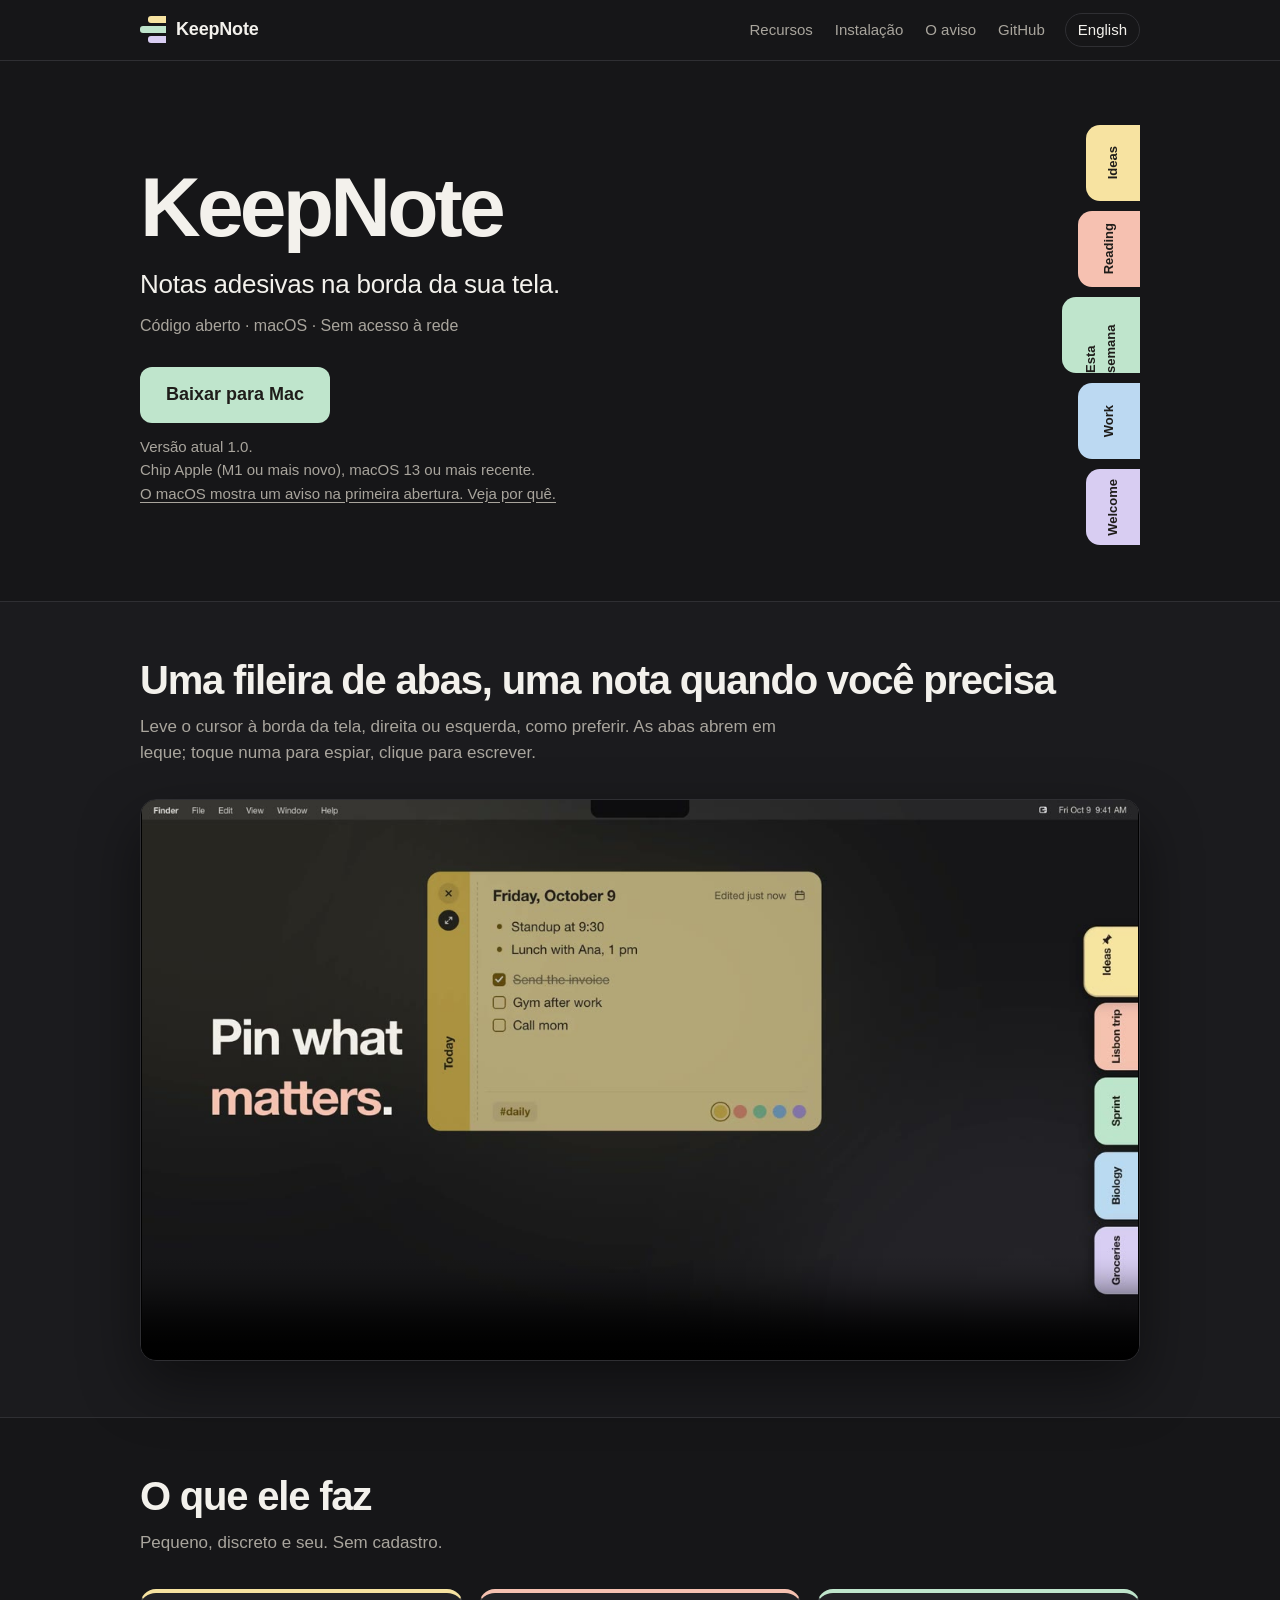
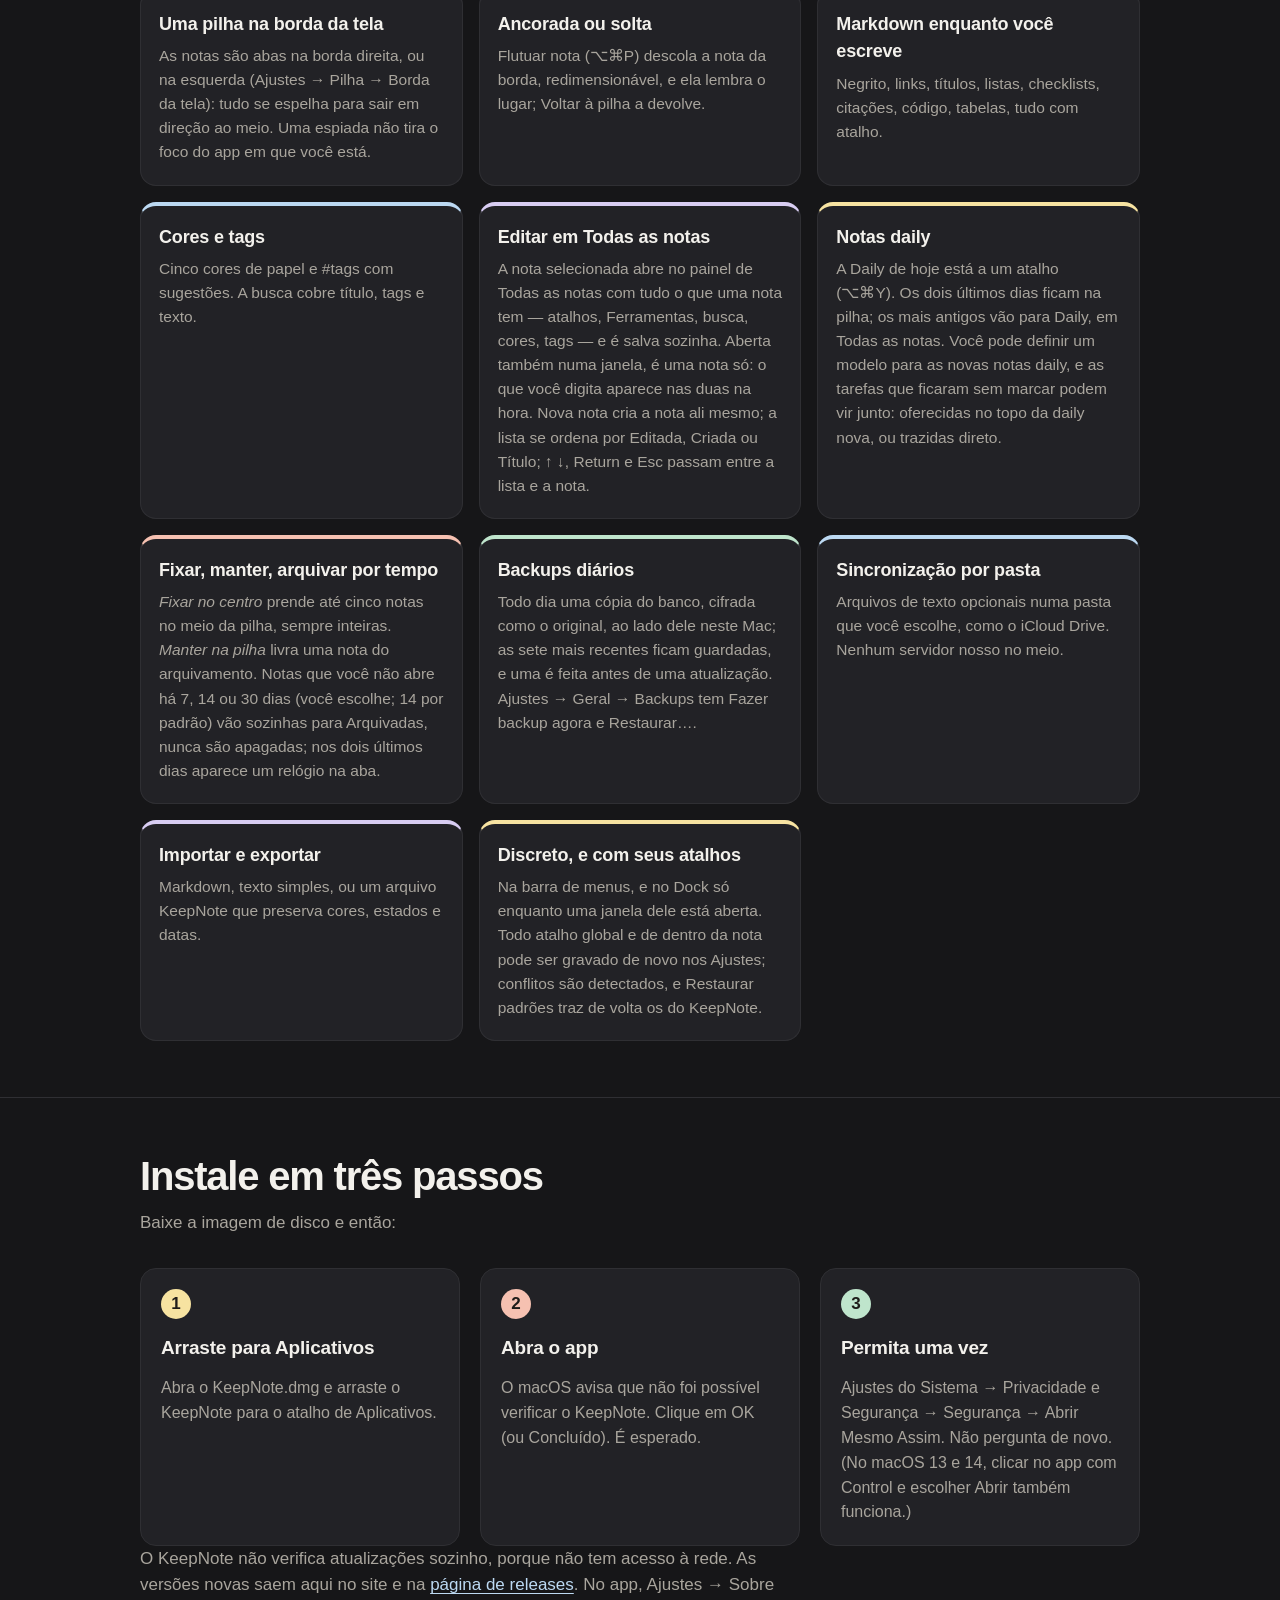
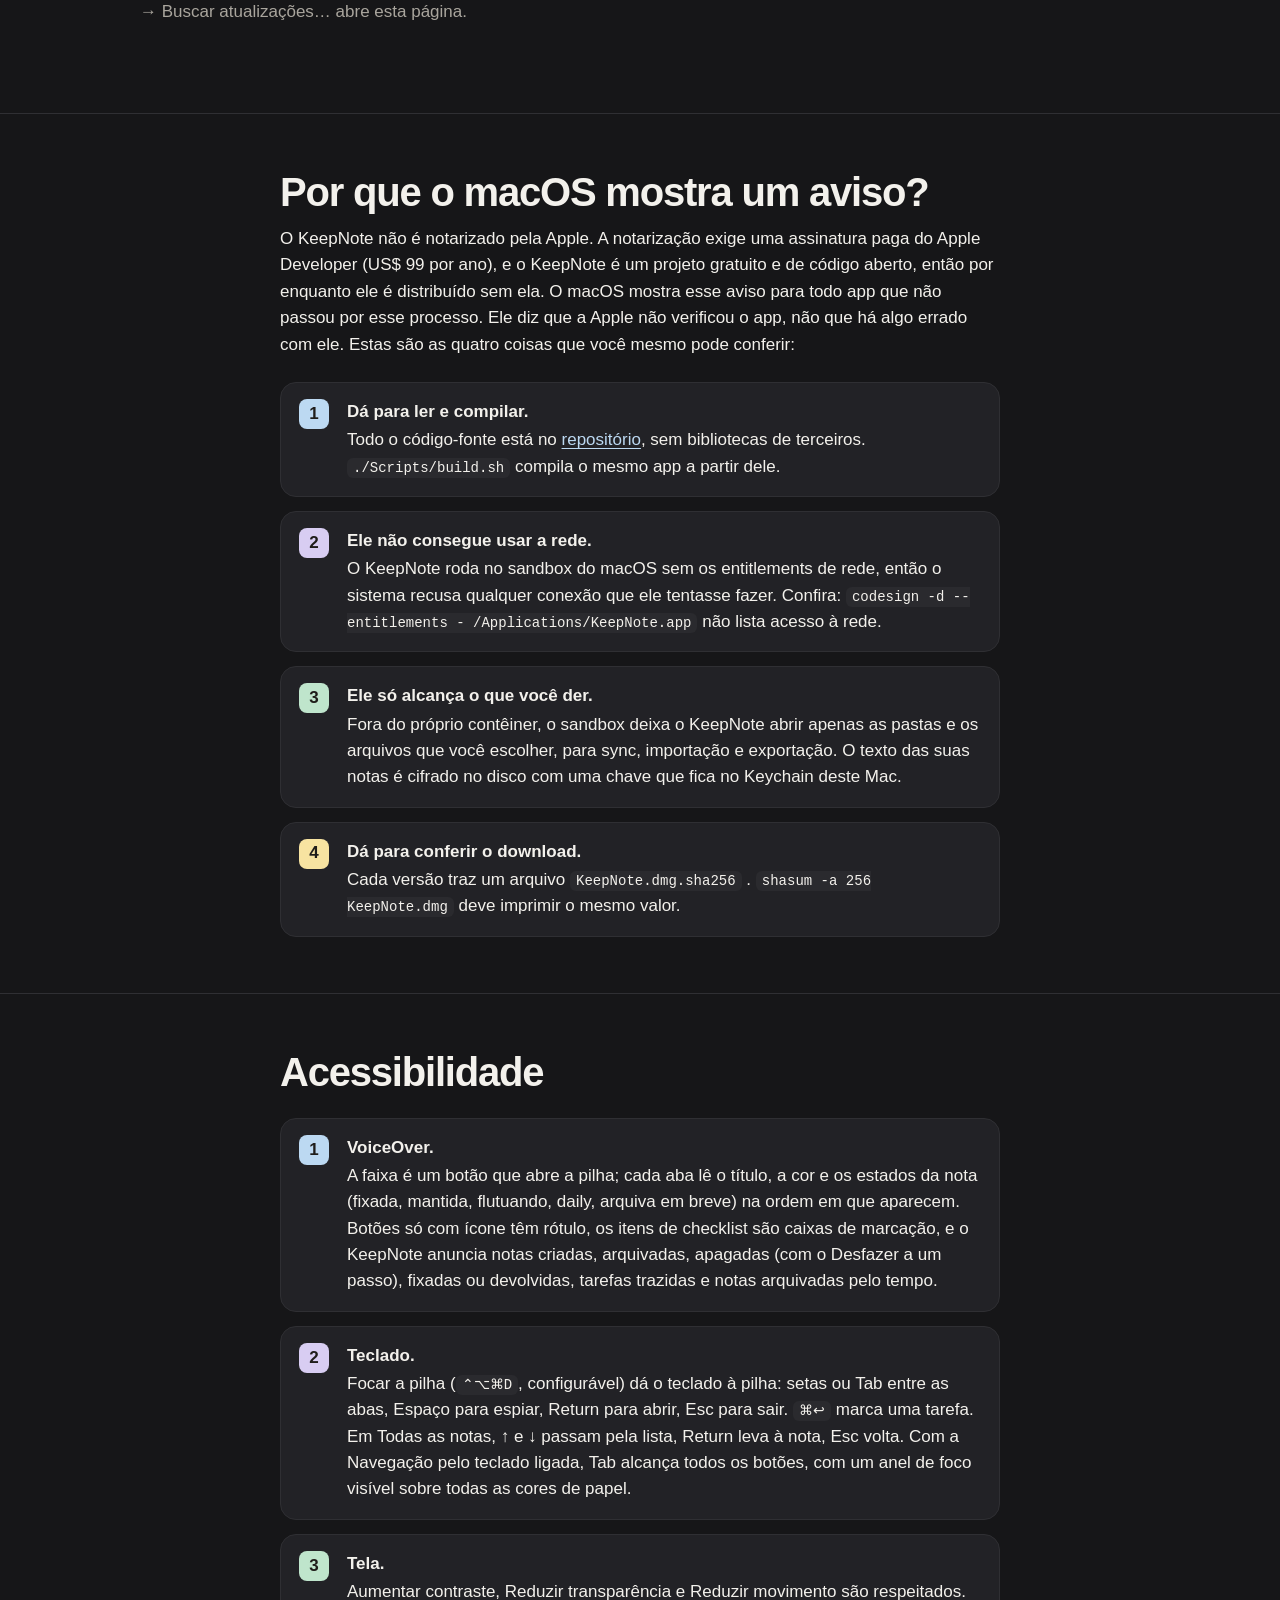
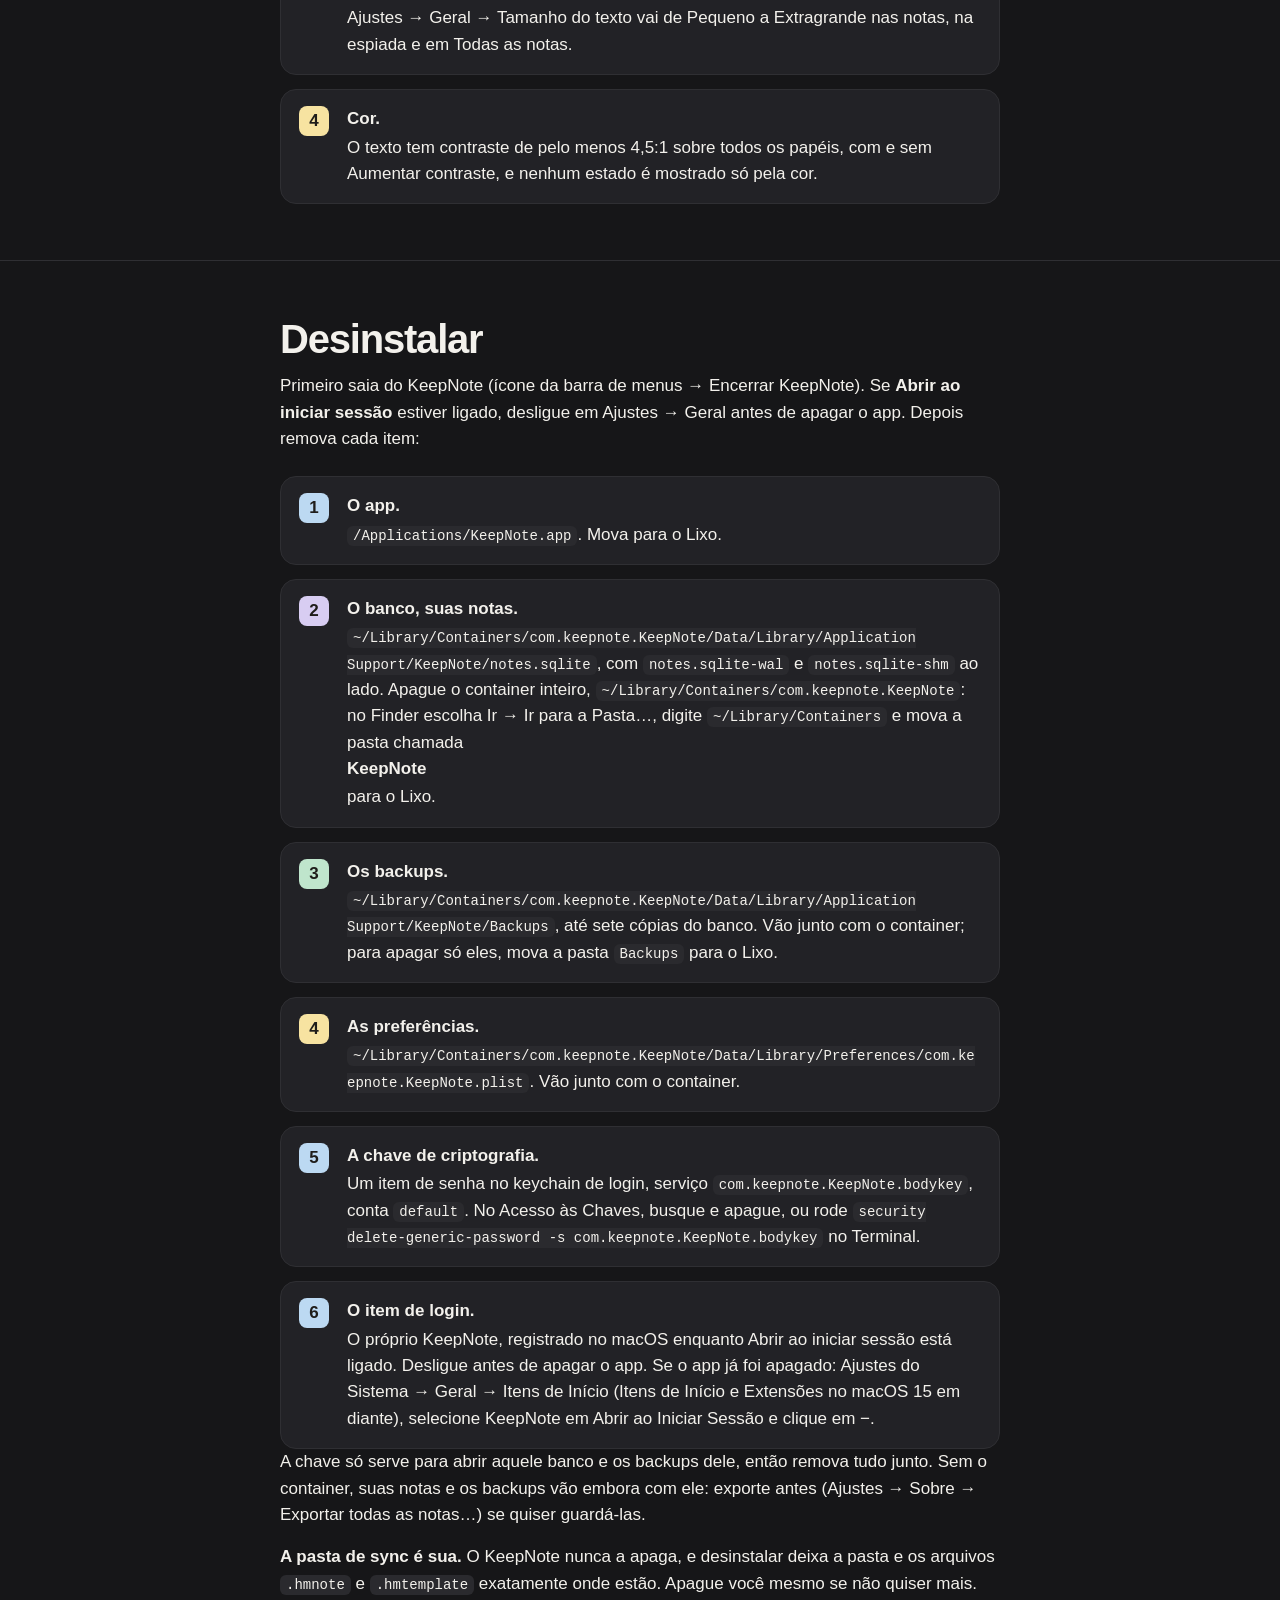
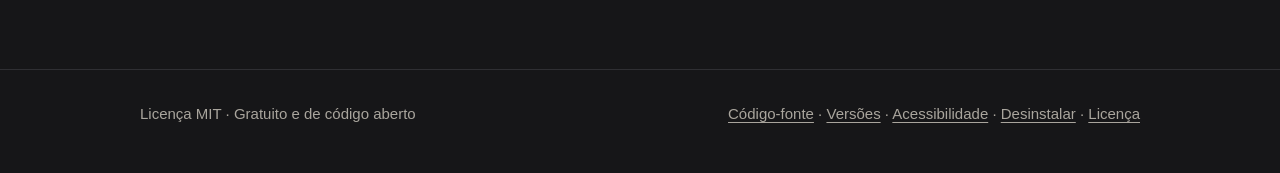
==== docs/pt-br/index.html @ 9aa65322 "README, README.pt-BR and both site pages: editing in All Notes — the pane as the note's editor, one " ====
<!doctype html>
<html lang="pt-BR">
<head>
<meta charset="utf-8">
<meta name="viewport" content="width=device-width, initial-scale=1">
<title>KeepNote — notas adesivas na borda da tela</title>
<meta name="description" content="Notas adesivas gratuitas e de código aberto para macOS. Uma fileira de abas coloridas na borda da tela, markdown enquanto você escreve e nenhum acesso à rede.">
<link rel="canonical" href="https://colletpedro.github.io/keepnote/pt-br/">
<link rel="alternate" hreflang="en" href="https://colletpedro.github.io/keepnote/">
<link rel="alternate" hreflang="pt-BR" href="https://colletpedro.github.io/keepnote/pt-br/">
<meta name="theme-color" content="#161618">

<meta property="og:type" content="website">
<meta property="og:site_name" content="KeepNote">
<meta property="og:title" content="KeepNote — notas adesivas na borda da tela">
<meta property="og:description" content="Notas adesivas gratuitas e de código aberto para macOS. Uma fileira de abas coloridas na borda da tela, markdown enquanto você escreve e nenhum acesso à rede.">
<meta property="og:url" content="https://colletpedro.github.io/keepnote/pt-br/">
<meta property="og:image" content="https://colletpedro.github.io/keepnote/cover.png">
<meta property="og:image:width" content="2560">
<meta property="og:image:height" content="1280">
<meta property="og:image:alt" content="KeepNote: notas adesivas na borda da tela">
<meta property="og:locale" content="pt_BR">
<meta name="twitter:card" content="summary_large_image">
<meta name="twitter:title" content="KeepNote — notas adesivas na borda da tela">
<meta name="twitter:description" content="Notas adesivas gratuitas e de código aberto para macOS. Uma fileira de abas coloridas na borda da tela, markdown enquanto você escreve e nenhum acesso à rede.">
<meta name="twitter:image" content="https://colletpedro.github.io/keepnote/cover.png">

<link rel="icon" href="../favicon.ico" sizes="16x16 32x32 48x48">
<link rel="icon" type="image/png" sizes="32x32" href="../favicon-32.png">
<link rel="apple-touch-icon" href="../apple-touch-icon.png">
<link rel="stylesheet" href="../site.css">
<script>
/* The page's language. A choice made with the Português / English link is kept
   in this browser (localStorage, nothing is sent anywhere) and wins on later
   visits; without one, the Portuguese page stays. */
(function () {
  var key = 'keepnote-lang';
  try {
    var chosen = localStorage.getItem(key);
    var browser = (navigator.languages && navigator.languages[0]) || navigator.language || '';
    if (chosen === 'en') location.replace('../' + location.hash);
    document.addEventListener('click', function (event) {
      var link = event.target.closest && event.target.closest('a.lang');
      if (link) localStorage.setItem(key, link.getAttribute('hreflang'));
    });
  } catch (e) { /* storage blocked: the page simply stays as it is */ }
})();
</script>
</head>
<body>
<a class="skip" href="#main">Pular para o conteúdo</a>

<header class="site">
  <div class="wrap">
    <a class="brand" href="#top"><span class="mark" aria-hidden="true"><i></i><i></i><i></i></span>KeepNote</a>
    <nav class="site" aria-label="Principal">
      <a href="#features">Recursos</a>
      <a href="#install">Instalação</a>
      <a href="#warning">O aviso</a>
      <a href="https://github.com/colletpedro/keepnote">GitHub</a>
      <a class="lang" href="../index.html" hreflang="en" lang="en">English</a>
    </nav>
  </div>
</header>

<main id="main">
<div class="hero" id="top">
  <div class="wrap">
    <div>
      <h1>KeepNote</h1>
      <p class="lead">Notas adesivas na borda da sua tela.</p>
      <p class="facts">Código aberto · macOS · Sem acesso à rede</p>
      <div class="cta">
        <a class="btn" href="https://github.com/colletpedro/keepnote/releases/latest/download/KeepNote.dmg">Baixar para Mac</a>
        <small><span id="version-line" hidden>Versão atual <span id="version"></span>.<br></span>Chip Apple (M1 ou mais novo), macOS 13 ou mais recente.<br><a href="#warning">O macOS mostra um aviso na primeira abertura. Veja por quê.</a></small>
      </div>
    </div>
    <ul class="deck" aria-hidden="true">
      <li><span>Ideas</span></li>
      <li><span>Reading</span></li>
      <li><span>Esta semana</span></li>
      <li><span>Work</span></li>
      <li><span>Welcome</span></li>
    </ul>
  </div>
</div>



<section id="see" class="video">
  <div class="wrap">
    <h2>Uma fileira de abas, uma nota quando você precisa</h2>
    <p class="sub" id="video-desc">Leve o cursor à borda da tela, direita ou esquerda, como preferir. As abas abrem em leque; toque numa para espiar, clique para escrever.</p>
    <video class="player" src="../media/keepnote.mp4" poster="../media/keepnote-poster.jpg" width="1280" height="720" muted loop playsinline controls preload="metadata" aria-label="Demonstração do KeepNote: a pilha de abas na borda da tela abrindo em leque, uma espiada numa nota e uma nota aberta para escrever" aria-describedby="video-desc"></video>
  </div>
</section>

<section id="features">
  <div class="wrap">
    <h2>O que ele faz</h2>
    <p class="sub">Pequeno, discreto e seu. Sem cadastro.</p>
    <ul class="features">
      <li><h3>Uma pilha na borda da tela</h3><p>As notas são abas na borda direita, ou na esquerda (Ajustes → Pilha → Borda da tela): tudo se espelha para sair em direção ao meio. Uma espiada não tira o foco do app em que você está.</p></li>
      <li><h3>Ancorada ou solta</h3><p>Flutuar nota (⌥⌘P) descola a nota da borda, redimensionável, e ela lembra o lugar; Voltar à pilha a devolve.</p></li>
      <li><h3>Markdown enquanto você escreve</h3><p>Negrito, links, títulos, listas, checklists, citações, código, tabelas, tudo com atalho.</p></li>
      <li><h3>Cores e tags</h3><p>Cinco cores de papel e #tags com sugestões. A busca cobre título, tags e texto.</p></li>
      <li><h3>Editar em Todas as notas</h3><p>A nota selecionada abre no painel de Todas as notas com tudo o que uma nota tem — atalhos, Ferramentas, busca, cores, tags — e é salva sozinha. Aberta também numa janela, é uma nota só: o que você digita aparece nas duas na hora. Nova nota cria a nota ali mesmo; a lista se ordena por Editada, Criada ou Título; ↑ ↓, Return e Esc passam entre a lista e a nota.</p></li>
      <li><h3>Notas daily</h3><p>A Daily de hoje está a um atalho (⌥⌘Y). Os dois últimos dias ficam na pilha; os mais antigos vão para Daily, em Todas as notas. Você pode definir um modelo para as novas notas daily, e as tarefas que ficaram sem marcar podem vir junto: oferecidas no topo da daily nova, ou trazidas direto.</p></li>
      <li><h3>Fixar, manter, arquivar por tempo</h3><p><em>Fixar no centro</em> prende até cinco notas no meio da pilha, sempre inteiras. <em>Manter na pilha</em> livra uma nota do arquivamento. Notas que você não abre há 7, 14 ou 30 dias (você escolhe; 14 por padrão) vão sozinhas para Arquivadas, nunca são apagadas; nos dois últimos dias aparece um relógio na aba.</p></li>
      <li><h3>Backups diários</h3><p>Todo dia uma cópia do banco, cifrada como o original, ao lado dele neste Mac; as sete mais recentes ficam guardadas, e uma é feita antes de uma atualização. Ajustes → Geral → Backups tem Fazer backup agora e Restaurar….</p></li>
      <li><h3>Sincronização por pasta</h3><p>Arquivos de texto opcionais numa pasta que você escolhe, como o iCloud Drive. Nenhum servidor nosso no meio.</p></li>
      <li><h3>Importar e exportar</h3><p>Markdown, texto simples, ou um arquivo KeepNote que preserva cores, estados e datas.</p></li>
      <li><h3>Discreto, e com seus atalhos</h3><p>Na barra de menus, e no Dock só enquanto uma janela dele está aberta. Todo atalho global e de dentro da nota pode ser gravado de novo nos Ajustes; conflitos são detectados, e Restaurar padrões traz de volta os do KeepNote.</p></li>
    </ul>
  </div>
</section>

<section id="install">
  <div class="wrap">
    <h2>Instale em três passos</h2>
    <p class="sub">Baixe a imagem de disco e então:</p>
    <ol class="steps">
      <li>
        <h3>Arraste para Aplicativos</h3>
        <p>Abra o KeepNote.dmg e arraste o KeepNote para o atalho de Aplicativos.</p>
      </li>
      <li>
        <h3>Abra o app</h3>
        <p>O macOS avisa que não foi possível verificar o KeepNote. Clique em OK (ou Concluído). É esperado.</p>
      </li>
      <li>
        <h3>Permita uma vez</h3>
        <p>Ajustes do Sistema → Privacidade e Segurança → Segurança → Abrir Mesmo Assim. Não pergunta de novo. (No macOS 13 e 14, clicar no app com Control e escolher Abrir também funciona.)</p>
      </li>
    </ol>
    <p class="sub">O KeepNote não verifica atualizações sozinho, porque não tem acesso à rede. As versões novas saem aqui no site e na <a href="https://github.com/colletpedro/keepnote/releases">página de releases</a>. No app, Ajustes → Sobre → Buscar atualizações… abre esta página.</p>
  </div>
</section>

<section id="warning">
  <div class="wrap why">
    <h2>Por que o macOS mostra um aviso?</h2>
    <p>O KeepNote não é notarizado pela Apple. A notarização exige uma assinatura paga do Apple Developer (US$ 99 por ano), e o KeepNote é um projeto gratuito e de código aberto, então por enquanto ele é distribuído sem ela. O macOS mostra esse aviso para todo app que não passou por esse processo. Ele diz que a Apple não verificou o app, não que há algo errado com ele. Estas são as quatro coisas que você mesmo pode conferir:</p>
    <ol class="promises">
      <li><div><b>Dá para ler e compilar.</b> Todo o código-fonte está no <a href="https://github.com/colletpedro/keepnote">repositório</a>, sem bibliotecas de terceiros. <code>./Scripts/build.sh</code> compila o mesmo app a partir dele.</div></li>
      <li><div><b>Ele não consegue usar a rede.</b> O KeepNote roda no sandbox do macOS sem os entitlements de rede, então o sistema recusa qualquer conexão que ele tentasse fazer. Confira: <code>codesign -d --entitlements - /Applications/KeepNote.app</code> não lista acesso à rede.</div></li>
      <li><div><b>Ele só alcança o que você der.</b> Fora do próprio contêiner, o sandbox deixa o KeepNote abrir apenas as pastas e os arquivos que você escolher, para sync, importação e exportação. O texto das suas notas é cifrado no disco com uma chave que fica no Keychain deste Mac.</div></li>
      <li><div><b>Dá para conferir o download.</b> Cada versão traz um arquivo <code>KeepNote.dmg.sha256</code> . <code>shasum -a 256 KeepNote.dmg</code> deve imprimir o mesmo valor.</div></li>
    </ol>
  </div>
</section>
<section id="accessibility">
  <div class="wrap why">
    <h2>Acessibilidade</h2>
    <ol class="promises">
      <li><div><b>VoiceOver.</b> A faixa é um botão que abre a pilha; cada aba lê o título, a cor e os estados da nota (fixada, mantida, flutuando, daily, arquiva em breve) na ordem em que aparecem. Botões só com ícone têm rótulo, os itens de checklist são caixas de marcação, e o KeepNote anuncia notas criadas, arquivadas, apagadas (com o Desfazer a um passo), fixadas ou devolvidas, tarefas trazidas e notas arquivadas pelo tempo.</div></li>
      <li><div><b>Teclado.</b> Focar a pilha (<code>⌃⌥⌘D</code>, configurável) dá o teclado à pilha: setas ou Tab entre as abas, Espaço para espiar, Return para abrir, Esc para sair. <code>⌘↩</code> marca uma tarefa. Em Todas as notas, ↑ e ↓ passam pela lista, Return leva à nota, Esc volta. Com a Navegação pelo teclado ligada, Tab alcança todos os botões, com um anel de foco visível sobre todas as cores de papel.</div></li>
      <li><div><b>Tela.</b> Aumentar contraste, Reduzir transparência e Reduzir movimento são respeitados. Ajustes → Geral → Tamanho do texto vai de Pequeno a Extragrande nas notas, na espiada e em Todas as notas.</div></li>
      <li><div><b>Cor.</b> O texto tem contraste de pelo menos 4,5:1 sobre todos os papéis, com e sem Aumentar contraste, e nenhum estado é mostrado só pela cor.</div></li>
    </ol>
  </div>
</section>

<section id="uninstall">
  <div class="wrap why">
    <h2>Desinstalar</h2>
    <p>Primeiro saia do KeepNote (ícone da barra de menus → Encerrar KeepNote). Se <b>Abrir ao iniciar sessão</b> estiver ligado, desligue em Ajustes → Geral antes de apagar o app. Depois remova cada item:</p>
    <ol class="promises">
      <li><div><b>O app.</b> <code>/Applications/KeepNote.app</code>. Mova para o Lixo.</div></li>
      <li><div><b>O banco, suas notas.</b> <code>~/Library/Containers/com.keepnote.KeepNote/Data/Library/Application Support/KeepNote/notes.sqlite</code>, com <code>notes.sqlite-wal</code> e <code>notes.sqlite-shm</code> ao lado. Apague o container inteiro, <code>~/Library/Containers/com.keepnote.KeepNote</code>: no Finder escolha Ir → Ir para a Pasta…, digite <code>~/Library/Containers</code> e mova a pasta chamada <b>KeepNote</b> para o Lixo.</div></li>
      <li><div><b>Os backups.</b> <code>~/Library/Containers/com.keepnote.KeepNote/Data/Library/Application Support/KeepNote/Backups</code>, até sete cópias do banco. Vão junto com o container; para apagar só eles, mova a pasta <code>Backups</code> para o Lixo.</div></li>
      <li><div><b>As preferências.</b> <code>~/Library/Containers/com.keepnote.KeepNote/Data/Library/Preferences/com.keepnote.KeepNote.plist</code>. Vão junto com o container.</div></li>
      <li><div><b>A chave de criptografia.</b> Um item de senha no keychain de login, serviço <code>com.keepnote.KeepNote.bodykey</code>, conta <code>default</code>. No Acesso às Chaves, busque e apague, ou rode <code>security delete-generic-password -s com.keepnote.KeepNote.bodykey</code> no Terminal.</div></li>
      <li><div><b>O item de login.</b> O próprio KeepNote, registrado no macOS enquanto Abrir ao iniciar sessão está ligado. Desligue antes de apagar o app. Se o app já foi apagado: Ajustes do Sistema → Geral → Itens de Início (Itens de Início e Extensões no macOS 15 em diante), selecione KeepNote em Abrir ao Iniciar Sessão e clique em −.</div></li>
    </ol>
    <p>A chave só serve para abrir aquele banco e os backups dele, então remova tudo junto. Sem o container, suas notas e os backups vão embora com ele: exporte antes (Ajustes → Sobre → Exportar todas as notas…) se quiser guardá-las.</p>
    <p><b>A pasta de sync é sua.</b> O KeepNote nunca a apaga, e desinstalar deixa a pasta e os arquivos <code>.hmnote</code> e <code>.hmtemplate</code> exatamente onde estão. Apague você mesmo se não quiser mais.</p>
  </div>
</section>
</main>

<footer class="site">
  <div class="wrap">
    <span>Licença MIT · Gratuito e de código aberto</span>
    <span><a href="https://github.com/colletpedro/keepnote">Código-fonte</a> · <a href="https://github.com/colletpedro/keepnote/releases">Versões</a> · <a href="#accessibility">Acessibilidade</a> · <a href="#uninstall">Desinstalar</a> · <a href="https://github.com/colletpedro/keepnote/blob/main/LICENSE">Licença</a></span>
  </div>
</footer>
<script>
// The version comes from version.json, the one place it is written for the
// site. Without scripts the line simply stays hidden.
fetch("../version.json").then(function (r) { return r.json(); }).then(function (v) {
  document.getElementById("version").textContent = v.version;
  document.getElementById("version-line").hidden = false;
}).catch(function () {});
</script>
<script>
/* The demo plays by itself only when motion is welcome: with "Reduce motion"
   on it waits, paused on its first frame, for its own play button. */
(function () {
  var video = document.querySelector("video.player");
  if (!video || !window.matchMedia) return;
  var reduce = window.matchMedia("(prefers-reduced-motion: reduce)");
  function apply() {
    if (reduce.matches) { video.pause(); video.removeAttribute("autoplay"); }
    else { video.setAttribute("autoplay", ""); var p = video.play(); if (p && p.catch) p.catch(function () {}); }
  }
  apply();
  if (reduce.addEventListener) reduce.addEventListener("change", apply);
})();
</script>
</body>
</html>
---- docs/site.css ----
/* KeepNote site: plain CSS, system fonts, no external requests. */
:root {
  color-scheme: dark;
  --bg: #161618;
  --bg-raised: #222226;
  --line: #2f2f33;
  --text: #f3f1ec;
  --muted: #a9a59d;
  --butter: #f7e3a1;
  --coral: #f6c1b1;
  --mint: #bfe5cc;
  --sky: #bcd9f2;
  --lilac: #d8cdf2;
  --ink: #1f1d1a;
  --radius: 16px;
}

* { box-sizing: border-box; }
html { scroll-behavior: smooth; -webkit-text-size-adjust: 100%; }
@media (prefers-reduced-motion: reduce) {
  html { scroll-behavior: auto; }
  *, *::before, *::after { animation: none !important; transition: none !important; }
}

body {
  margin: 0;
  background: var(--bg);
  color: var(--text);
  font: 17px/1.55 -apple-system, BlinkMacSystemFont, "SF Pro Text", "Helvetica Neue", Helvetica, Arial, sans-serif;
}

a { color: var(--sky); text-underline-offset: 3px; }
a:hover { color: var(--text); }
:focus-visible { outline: 3px solid var(--sky); outline-offset: 3px; border-radius: 4px; }
/* On the light button the ring is drawn in the page's text colour, so it shows
   against the mint as well as the dark page around it. */
.btn:focus-visible { outline-color: var(--text); box-shadow: 0 0 0 6px var(--bg); }
/* The focus sits on the video's own controls, inside it: ring the video. */
video.player:focus, video.player:focus-within { outline: 3px solid var(--sky); outline-offset: 3px; }

.wrap { width: 100%; max-width: 1040px; margin: 0 auto; padding: 0 20px; }

.skip { position: absolute; left: -999px; top: 8px; background: var(--text); color: var(--ink); padding: 8px 12px; border-radius: 8px; z-index: 10; }
.skip:focus { left: 8px; }

/* Header */
header.site { border-bottom: 1px solid var(--line); }
header.site .wrap { display: flex; align-items: center; justify-content: space-between; gap: 16px; min-height: 60px; flex-wrap: wrap; padding-top: 8px; padding-bottom: 8px; }
.brand { display: flex; align-items: center; gap: 10px; font-weight: 700; font-size: 18px; color: var(--text); text-decoration: none; letter-spacing: -0.01em; }
.mark { display: grid; gap: 3px; width: 26px; }
.mark i { display: block; height: 7px; border-radius: 3px 0 0 3px; }
.mark i:nth-child(1) { background: var(--butter); width: 70%; margin-left: 30%; }
.mark i:nth-child(2) { background: var(--mint); width: 100%; }
.mark i:nth-child(3) { background: var(--lilac); width: 70%; margin-left: 30%; }
nav.site { display: flex; align-items: center; gap: 4px 18px; flex-wrap: wrap; font-size: 15px; }
nav.site a { color: var(--muted); text-decoration: none; padding: 6px 2px; }
nav.site a:hover { color: var(--text); }
nav.site a.lang { color: var(--text); border: 1px solid var(--line); border-radius: 999px; padding: 4px 12px; }

/* Hero */
.hero { padding: 64px 0 56px; }
.hero .wrap { display: grid; grid-template-columns: 1.15fr 0.85fr; gap: 40px; align-items: center; }
h1 { font-size: clamp(44px, 8vw, 84px); line-height: 1; letter-spacing: -0.045em; margin: 0 0 18px; font-weight: 800; }
.lead { font-size: clamp(20px, 3vw, 26px); line-height: 1.35; color: var(--text); margin: 0 0 12px; letter-spacing: -0.01em; }
.facts { color: var(--muted); font-size: 16px; margin: 0 0 28px; }
.cta { display: flex; align-items: center; flex-wrap: wrap; gap: 12px 18px; }
.btn { display: inline-block; background: var(--mint); color: var(--ink); font-weight: 700; font-size: 18px; padding: 14px 26px; border-radius: 12px; text-decoration: none; }
.btn:hover { background: var(--text); color: var(--ink); }
.cta small { color: var(--muted); font-size: 15px; }
.cta small a { color: var(--muted); }

/* The deck, drawn in CSS */
.deck { display: flex; flex-direction: column; gap: 10px; align-items: flex-end; margin: 0; padding: 0; list-style: none; }
.deck li { display: flex; align-items: center; justify-content: center; height: 76px; width: 54px; border-radius: 14px 0 0 14px; color: var(--ink); font-size: 13px; font-weight: 700; }
.deck li span { writing-mode: vertical-rl; transform: rotate(180deg); }
.deck li:nth-child(1) { background: var(--butter); }
.deck li:nth-child(2) { background: var(--coral); width: 62px; }
.deck li:nth-child(3) { background: var(--mint); width: 78px; }
.deck li:nth-child(4) { background: var(--sky); width: 62px; }
.deck li:nth-child(5) { background: var(--lilac); }

/* Sections */
section { padding: 56px 0; border-top: 1px solid var(--line); }
h2 { font-size: clamp(28px, 4.5vw, 40px); letter-spacing: -0.03em; line-height: 1.1; margin: 0 0 12px; }
.sub { color: var(--muted); max-width: 640px; margin: 0 0 32px; }

/* Video */
section.video { background: #1b1b1e; }
.player { display: block; width: 100%; height: auto; aspect-ratio: 16 / 9; border-radius: var(--radius); background: #000; border: 1px solid var(--line); box-shadow: 0 24px 60px rgba(0,0,0,.45); }

/* Capture slots */
.shots { display: grid; gap: 28px; }
figure.shot { margin: 0; }
.frame { background: var(--bg-raised); border: 1px dashed var(--line); border-radius: var(--radius); overflow: hidden; min-height: 160px; display: grid; }
.frame img { display: block; width: 100%; height: auto; color: var(--muted); font-size: 14px; }
figcaption { color: var(--muted); font-size: 15px; margin-top: 10px; }
figcaption strong { color: var(--text); }

/* Steps */
.steps { display: grid; grid-template-columns: repeat(3, 1fr); gap: 20px; margin: 0; padding: 0; list-style: none; counter-reset: step; }
.steps li { counter-increment: step; background: var(--bg-raised); border: 1px solid var(--line); border-radius: var(--radius); padding: 20px; display: flex; flex-direction: column; gap: 14px; }
.steps li::before { content: counter(step); width: 30px; height: 30px; border-radius: 50%; display: grid; place-items: center; background: var(--butter); color: var(--ink); font-weight: 800; }
.steps li:nth-child(2)::before { background: var(--coral); }
.steps li:nth-child(3)::before { background: var(--mint); }
.steps h3 { margin: 0; font-size: 19px; letter-spacing: -0.01em; }
.steps p { margin: 0; color: var(--muted); font-size: 16px; }

/* Warning */
.why { max-width: 760px; }
.why p { margin: 0 0 16px; }
.promises { margin: 24px 0 0; padding: 0; list-style: none; display: grid; gap: 14px; counter-reset: p; }
.promises li { counter-increment: p; display: grid; grid-template-columns: 34px 1fr; gap: 14px; background: var(--bg-raised); border: 1px solid var(--line); border-radius: var(--radius); padding: 16px 18px; }
.promises li::before { content: counter(p); width: 30px; height: 30px; border-radius: 8px; display: grid; place-items: center; font-weight: 800; color: var(--ink); background: var(--sky); }
.promises li:nth-child(2)::before { background: var(--lilac); }
.promises li:nth-child(3)::before { background: var(--mint); }
.promises li:nth-child(4)::before { background: var(--butter); }
.promises b { display: block; margin-bottom: 2px; }
code { font: 14px/1.4 ui-monospace, SFMono-Regular, Menlo, monospace; background: #2a2a2e; padding: 2px 6px; border-radius: 6px; word-break: break-word; }

/* Features */
.features { display: grid; grid-template-columns: repeat(3, 1fr); gap: 16px; margin: 0; padding: 0; list-style: none; }
.features li { background: var(--bg-raised); border: 1px solid var(--line); border-radius: var(--radius); padding: 18px 18px 20px; border-top: 4px solid var(--butter); }
.features li:nth-child(5n+2) { border-top-color: var(--coral); }
.features li:nth-child(5n+3) { border-top-color: var(--mint); }
.features li:nth-child(5n+4) { border-top-color: var(--sky); }
.features li:nth-child(5n+5) { border-top-color: var(--lilac); }
.features h3 { margin: 0 0 6px; font-size: 18px; letter-spacing: -0.01em; }
.features p { margin: 0; color: var(--muted); font-size: 15.5px; }

footer.site { border-top: 1px solid var(--line); padding: 32px 0 48px; color: var(--muted); font-size: 15px; }
footer.site .wrap { display: flex; flex-wrap: wrap; gap: 8px 24px; justify-content: space-between; }
footer.site a { color: var(--muted); }

@media (min-width: 760px) {
  .shots { grid-template-columns: 1fr 1fr; }
  figure.shot.wide { grid-column: 1 / -1; }
}
@media (max-width: 900px) {
  .features { grid-template-columns: 1fr 1fr; }
}
@media (max-width: 760px) {
  body { font-size: 16px; }
  .hero { padding: 36px 0 40px; }
  .hero .wrap { grid-template-columns: 1fr; gap: 32px; }
  .deck { flex-direction: row; align-items: flex-end; justify-content: flex-start; flex-wrap: nowrap; gap: 8px; }
  .deck li, .deck li:nth-child(n) { width: 44px; height: 112px; border-radius: 12px 12px 0 0; }
  section { padding: 40px 0; }
  .steps { grid-template-columns: 1fr; }
  .features { grid-template-columns: 1fr; }
  .btn { width: 100%; text-align: center; }
}
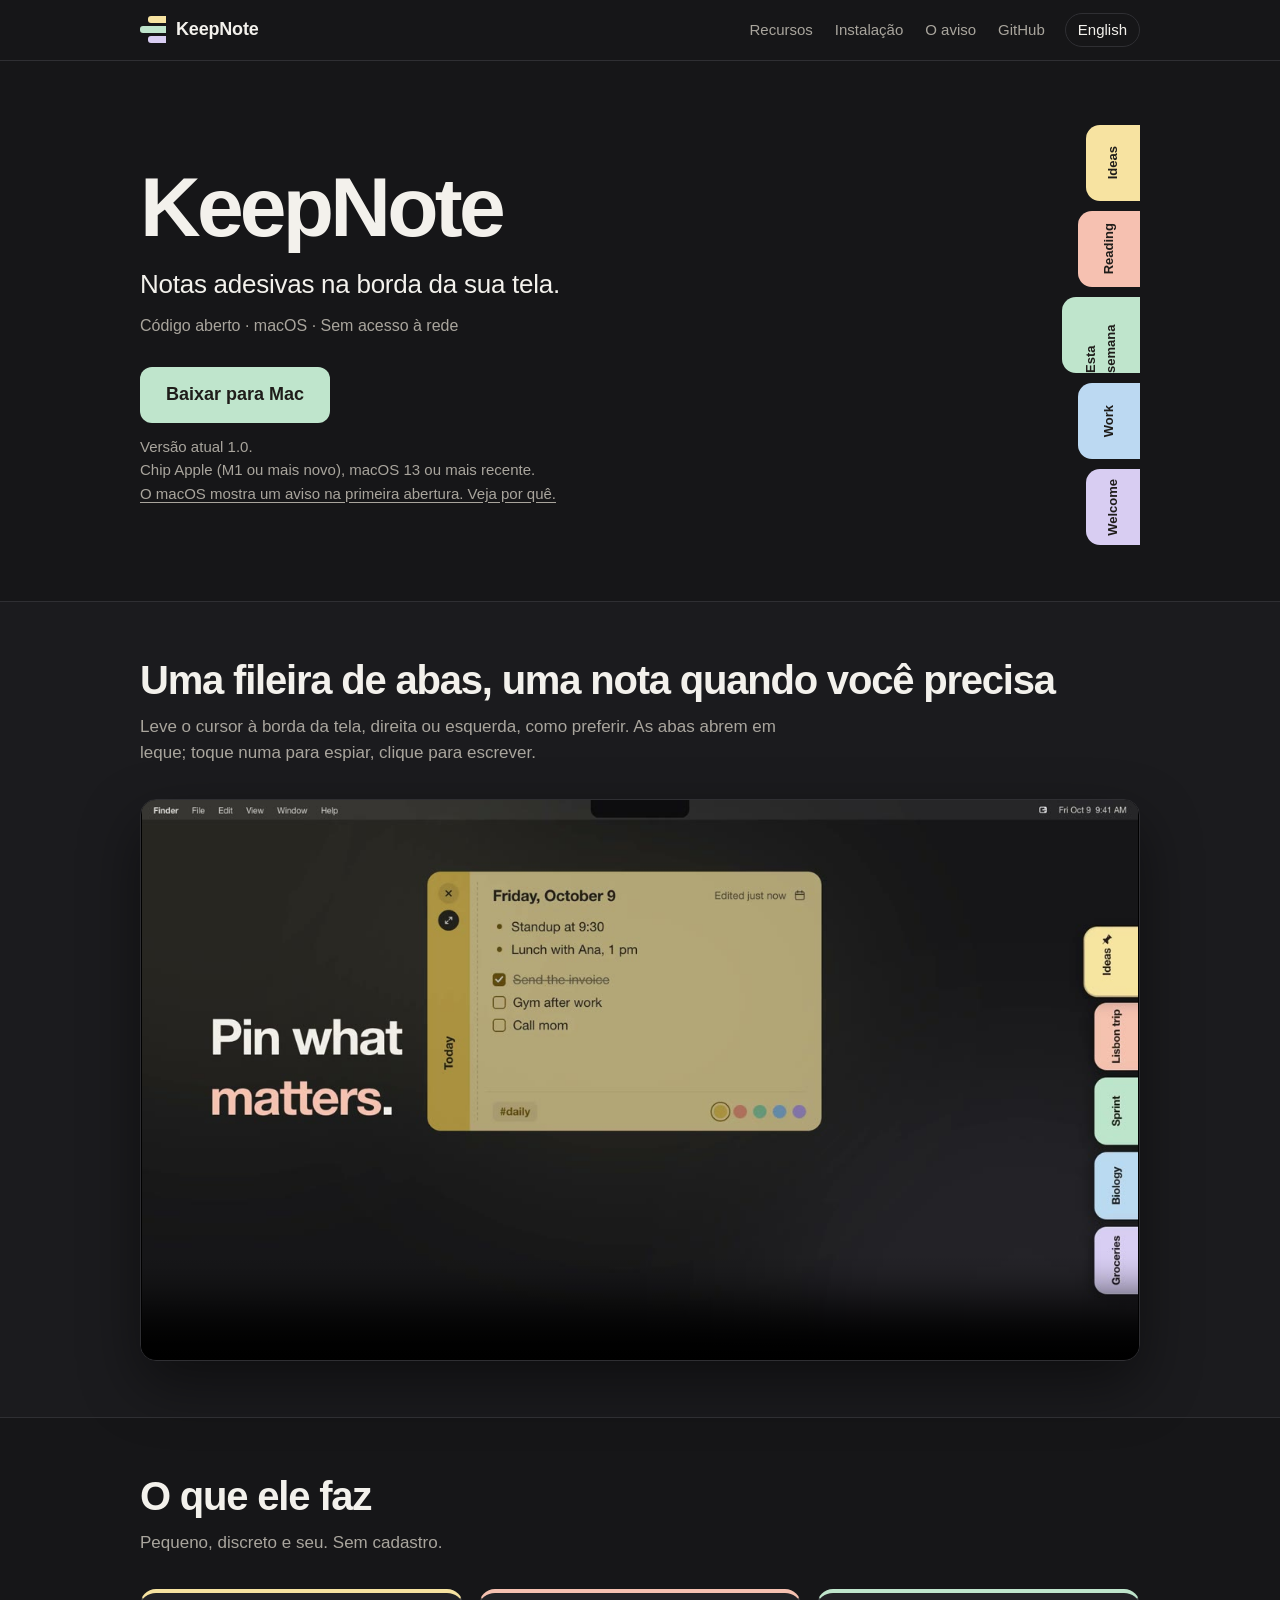
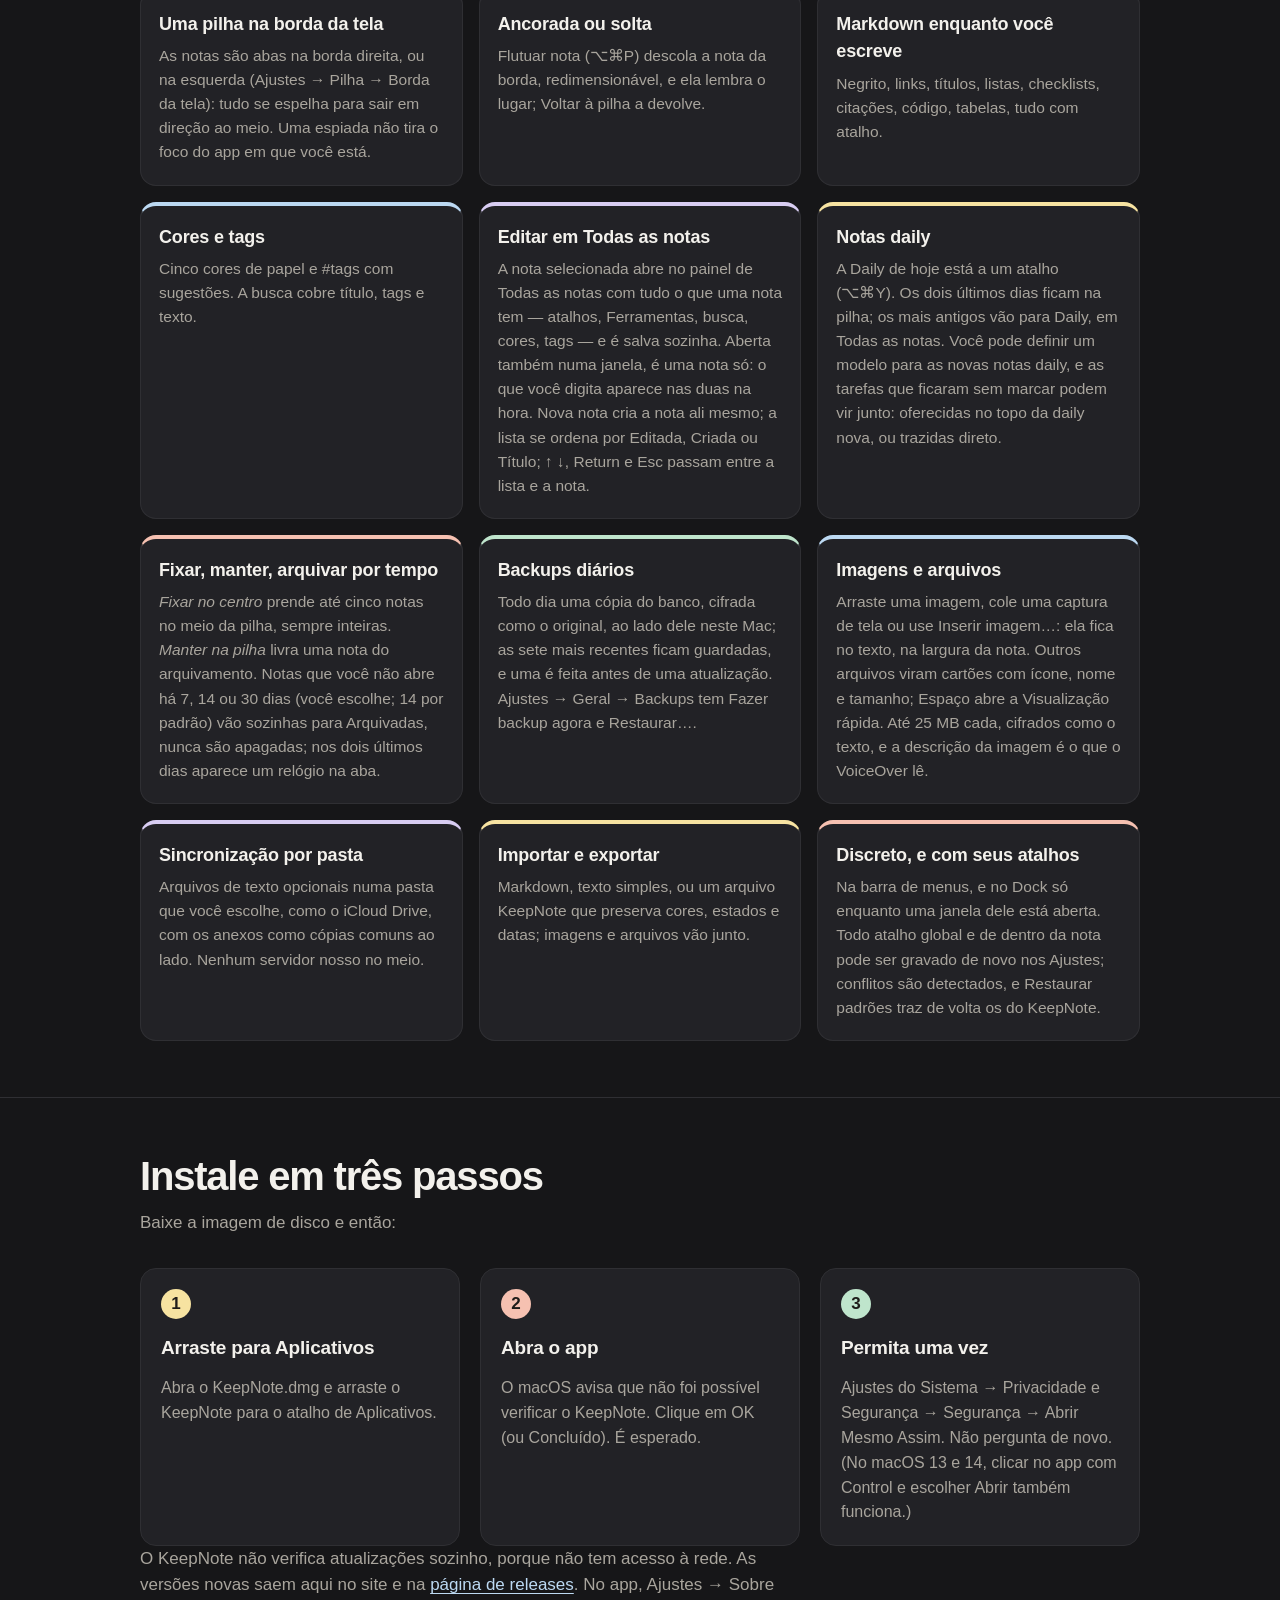
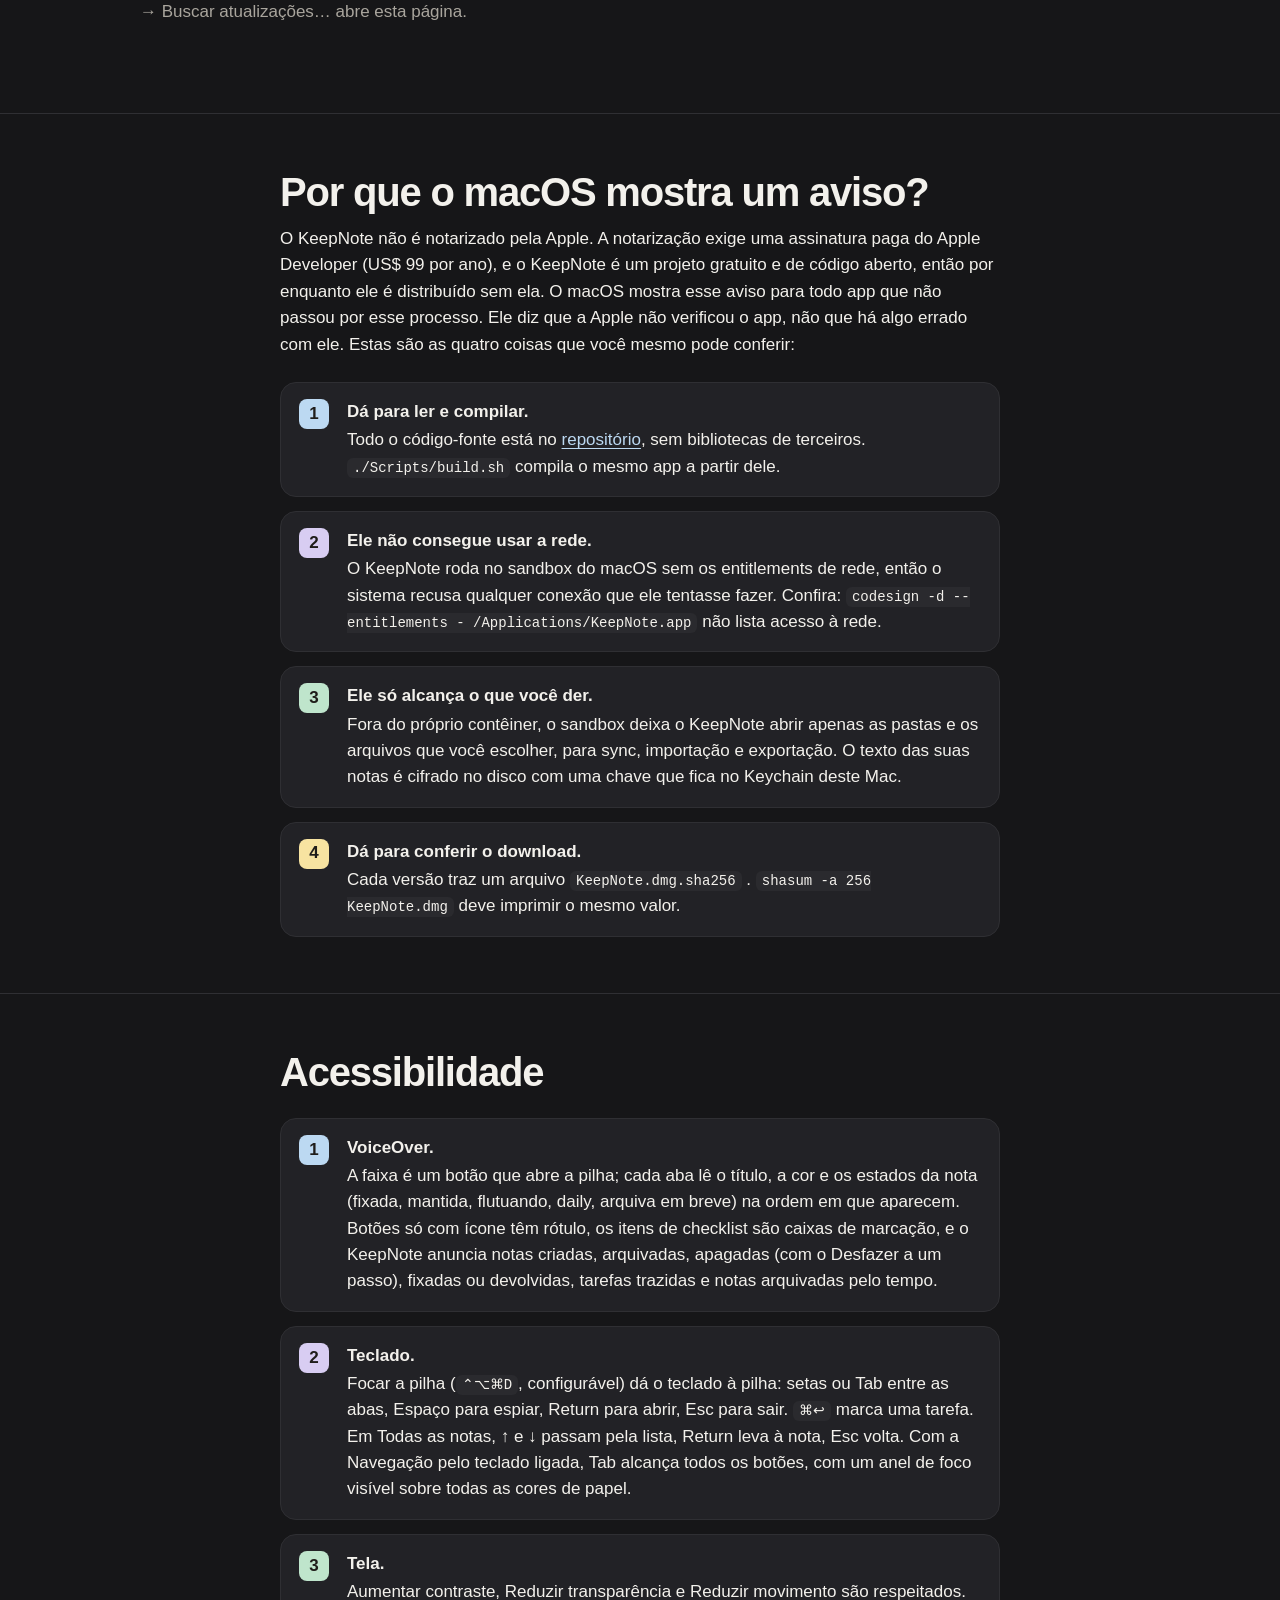
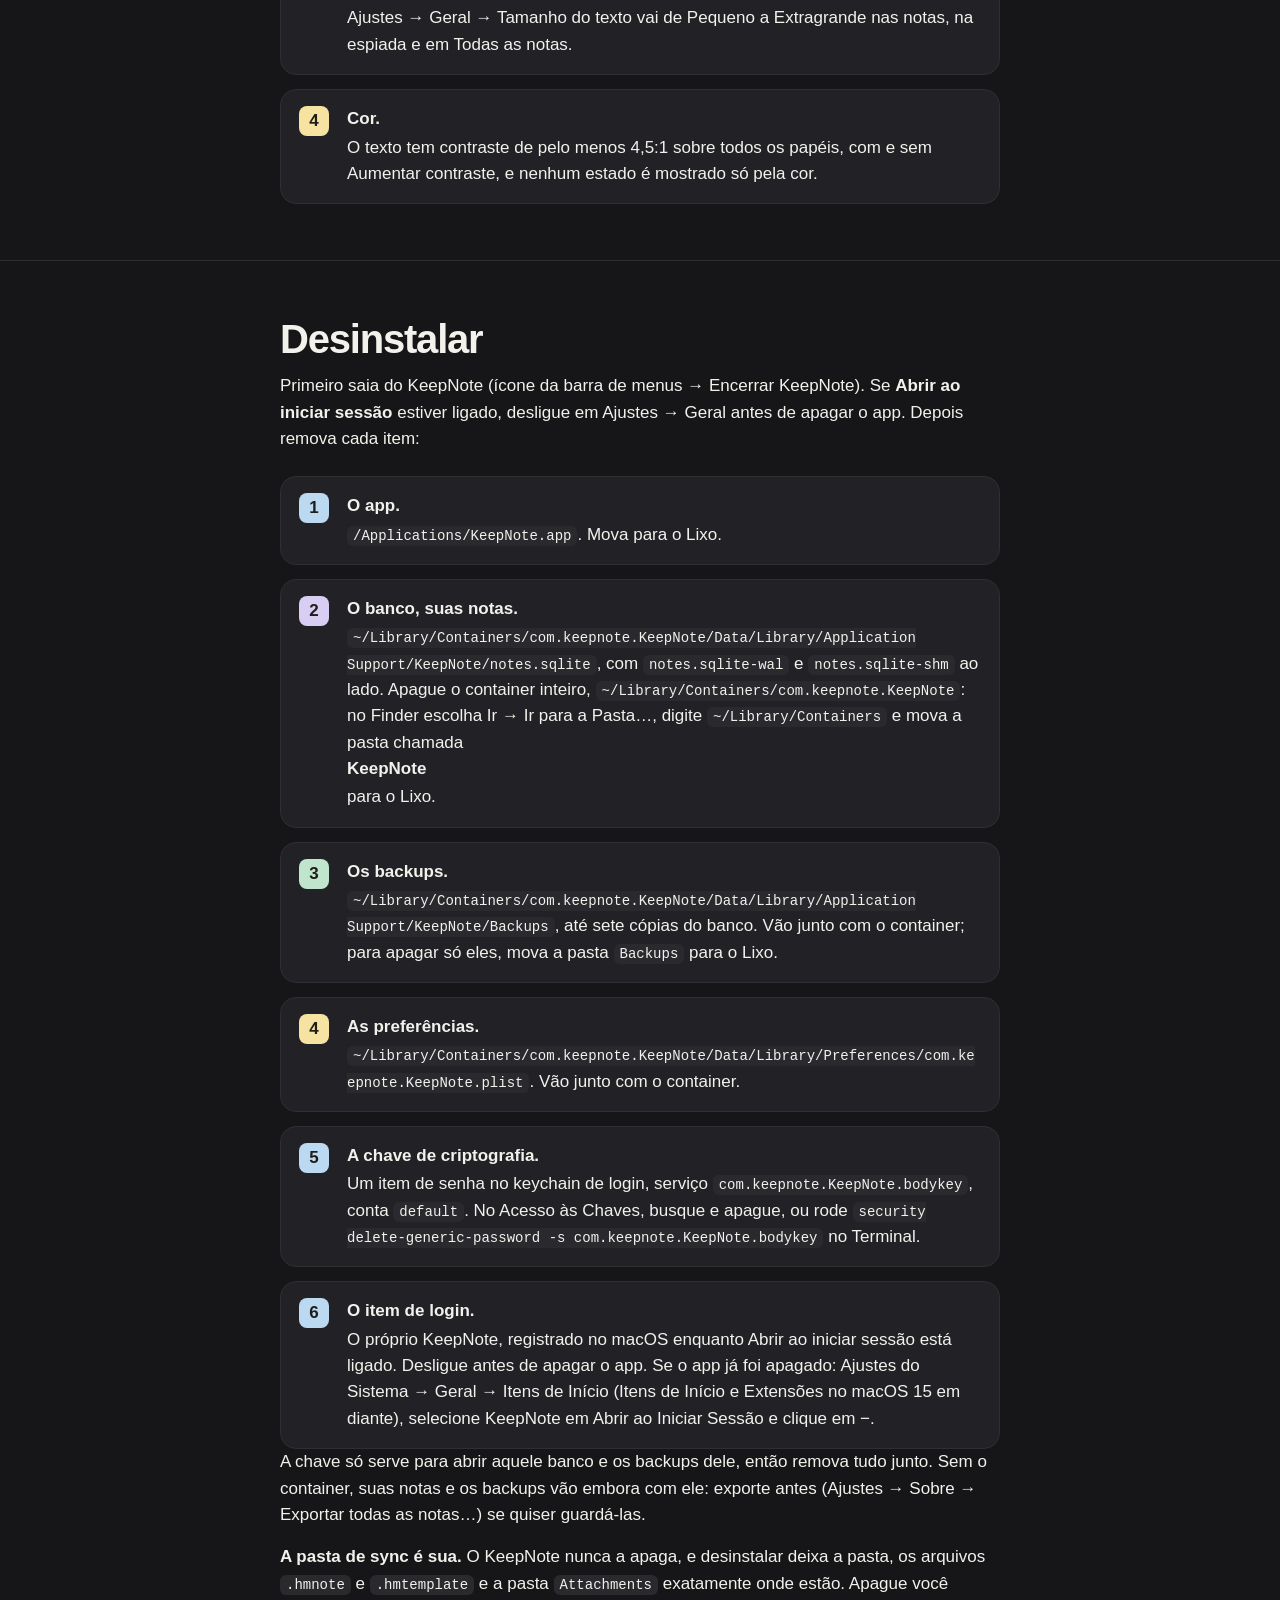
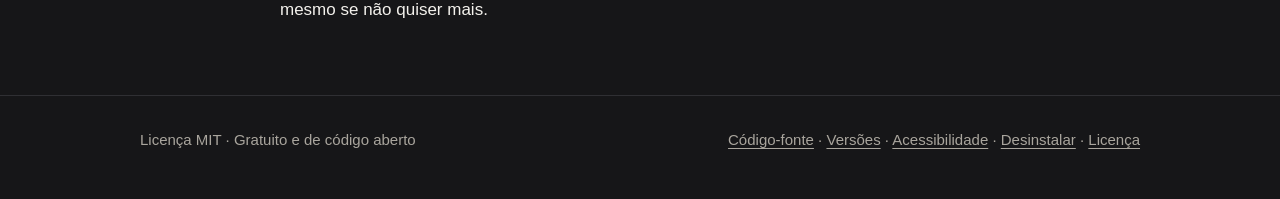
==== commit 9b8b7849: "README, README.pt-BR and both site pages: images and files in notes — dragged, pasted or inserted, Q" ====
--- a/docs/pt-br/index.html
+++ b/docs/pt-br/index.html
@@ -108,8 +108,9 @@
       <li><h3>Notas daily</h3><p>A Daily de hoje está a um atalho (⌥⌘Y). Os dois últimos dias ficam na pilha; os mais antigos vão para Daily, em Todas as notas. Você pode definir um modelo para as novas notas daily, e as tarefas que ficaram sem marcar podem vir junto: oferecidas no topo da daily nova, ou trazidas direto.</p></li>
       <li><h3>Fixar, manter, arquivar por tempo</h3><p><em>Fixar no centro</em> prende até cinco notas no meio da pilha, sempre inteiras. <em>Manter na pilha</em> livra uma nota do arquivamento. Notas que você não abre há 7, 14 ou 30 dias (você escolhe; 14 por padrão) vão sozinhas para Arquivadas, nunca são apagadas; nos dois últimos dias aparece um relógio na aba.</p></li>
       <li><h3>Backups diários</h3><p>Todo dia uma cópia do banco, cifrada como o original, ao lado dele neste Mac; as sete mais recentes ficam guardadas, e uma é feita antes de uma atualização. Ajustes → Geral → Backups tem Fazer backup agora e Restaurar….</p></li>
-      <li><h3>Sincronização por pasta</h3><p>Arquivos de texto opcionais numa pasta que você escolhe, como o iCloud Drive. Nenhum servidor nosso no meio.</p></li>
-      <li><h3>Importar e exportar</h3><p>Markdown, texto simples, ou um arquivo KeepNote que preserva cores, estados e datas.</p></li>
+      <li><h3>Imagens e arquivos</h3><p>Arraste uma imagem, cole uma captura de tela ou use Inserir imagem…: ela fica no texto, na largura da nota. Outros arquivos viram cartões com ícone, nome e tamanho; Espaço abre a Visualização rápida. Até 25 MB cada, cifrados como o texto, e a descrição da imagem é o que o VoiceOver lê.</p></li>
+      <li><h3>Sincronização por pasta</h3><p>Arquivos de texto opcionais numa pasta que você escolhe, como o iCloud Drive, com os anexos como cópias comuns ao lado. Nenhum servidor nosso no meio.</p></li>
+      <li><h3>Importar e exportar</h3><p>Markdown, texto simples, ou um arquivo KeepNote que preserva cores, estados e datas; imagens e arquivos vão junto.</p></li>
       <li><h3>Discreto, e com seus atalhos</h3><p>Na barra de menus, e no Dock só enquanto uma janela dele está aberta. Todo atalho global e de dentro da nota pode ser gravado de novo nos Ajustes; conflitos são detectados, e Restaurar padrões traz de volta os do KeepNote.</p></li>
     </ul>
   </div>
@@ -174,7 +175,7 @@
       <li><div><b>O item de login.</b> O próprio KeepNote, registrado no macOS enquanto Abrir ao iniciar sessão está ligado. Desligue antes de apagar o app. Se o app já foi apagado: Ajustes do Sistema → Geral → Itens de Início (Itens de Início e Extensões no macOS 15 em diante), selecione KeepNote em Abrir ao Iniciar Sessão e clique em −.</div></li>
     </ol>
     <p>A chave só serve para abrir aquele banco e os backups dele, então remova tudo junto. Sem o container, suas notas e os backups vão embora com ele: exporte antes (Ajustes → Sobre → Exportar todas as notas…) se quiser guardá-las.</p>
-    <p><b>A pasta de sync é sua.</b> O KeepNote nunca a apaga, e desinstalar deixa a pasta e os arquivos <code>.hmnote</code> e <code>.hmtemplate</code> exatamente onde estão. Apague você mesmo se não quiser mais.</p>
+    <p><b>A pasta de sync é sua.</b> O KeepNote nunca a apaga, e desinstalar deixa a pasta, os arquivos <code>.hmnote</code> e <code>.hmtemplate</code> e a pasta <code>Attachments</code> exatamente onde estão. Apague você mesmo se não quiser mais.</p>
   </div>
 </section>
 </main>
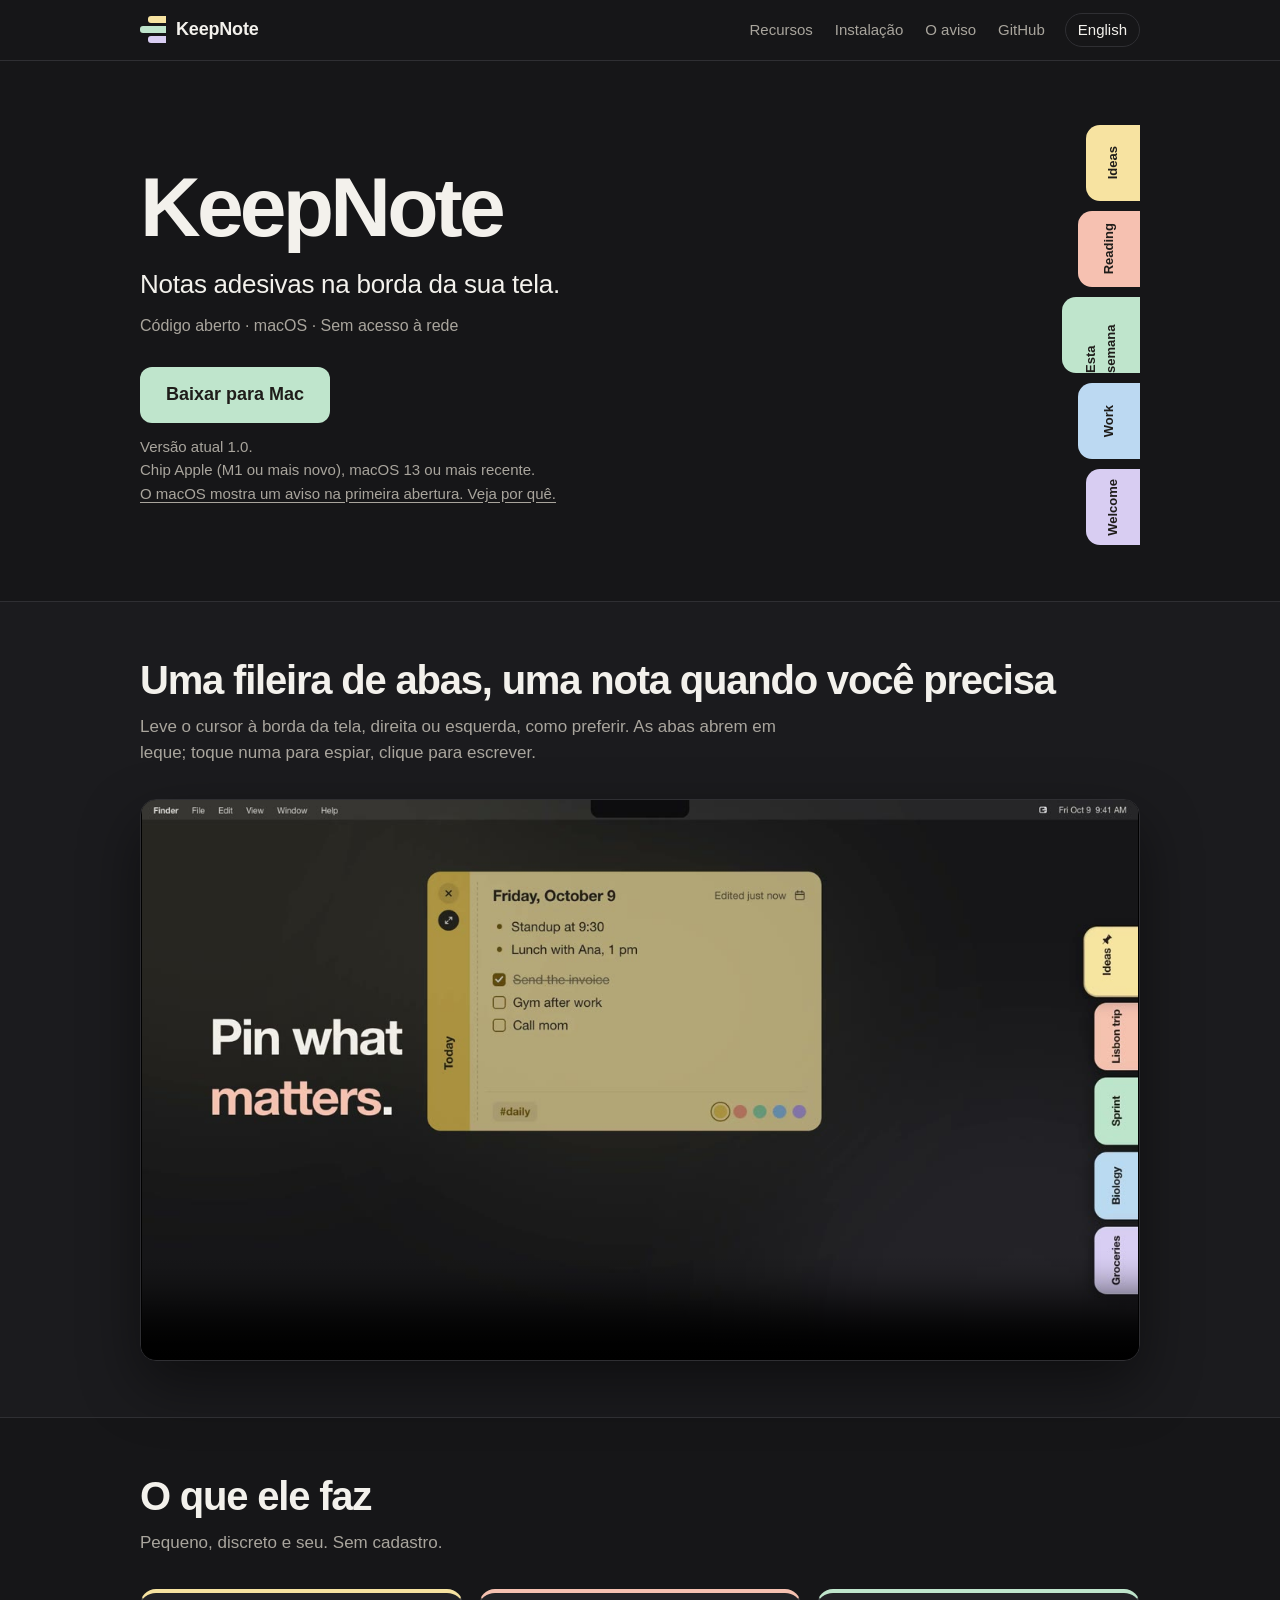
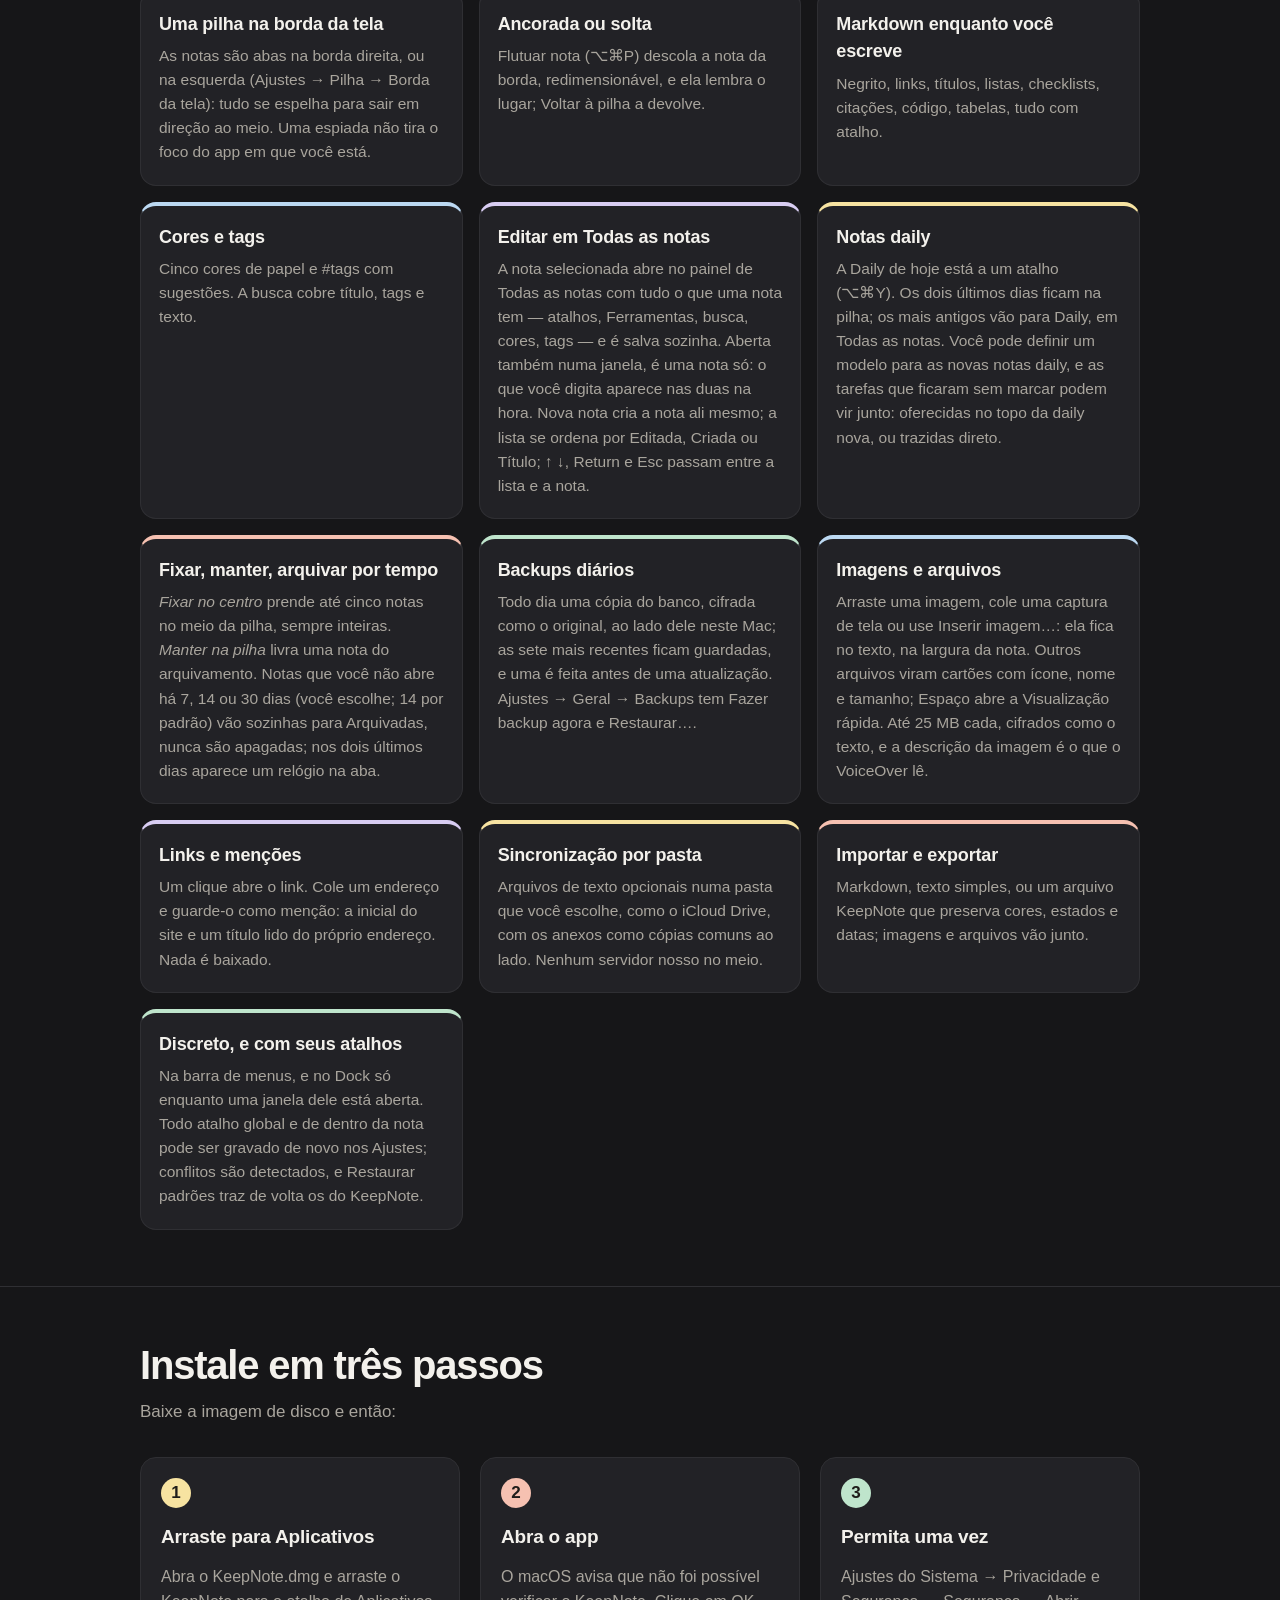
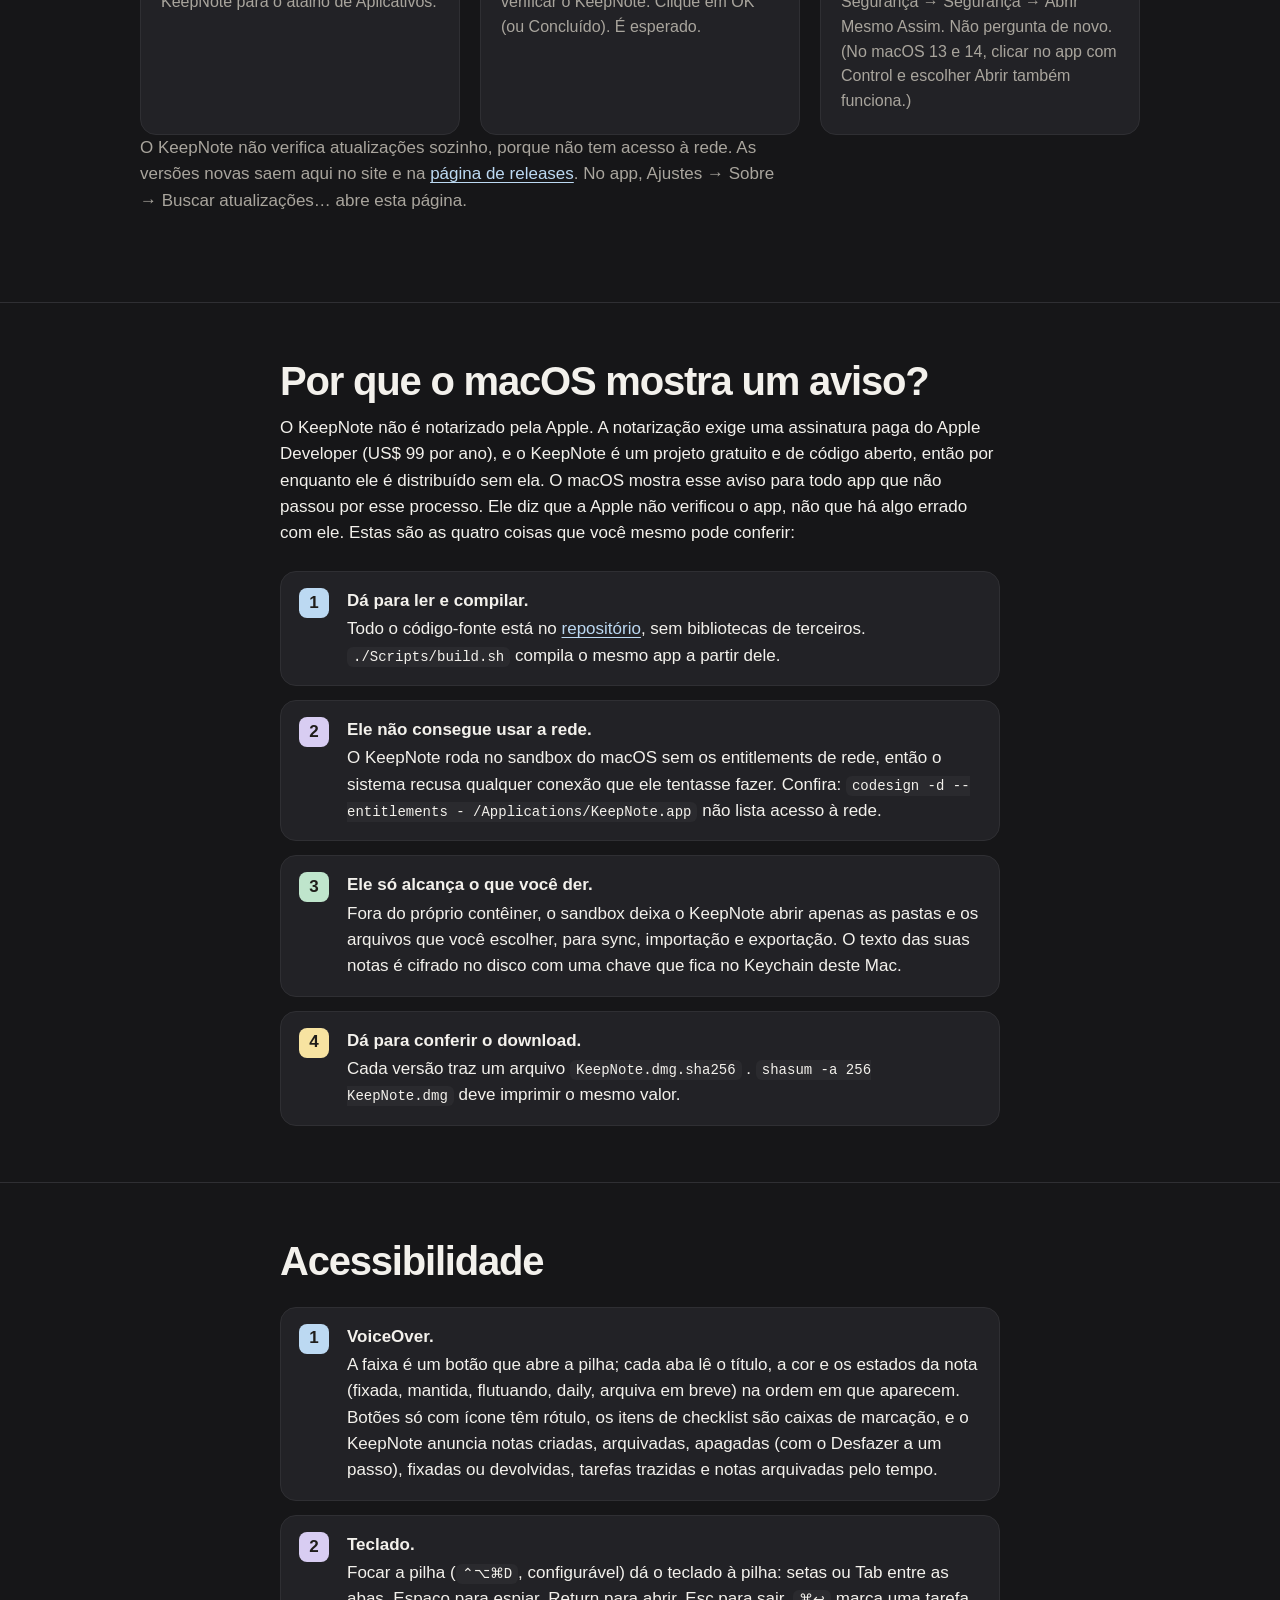
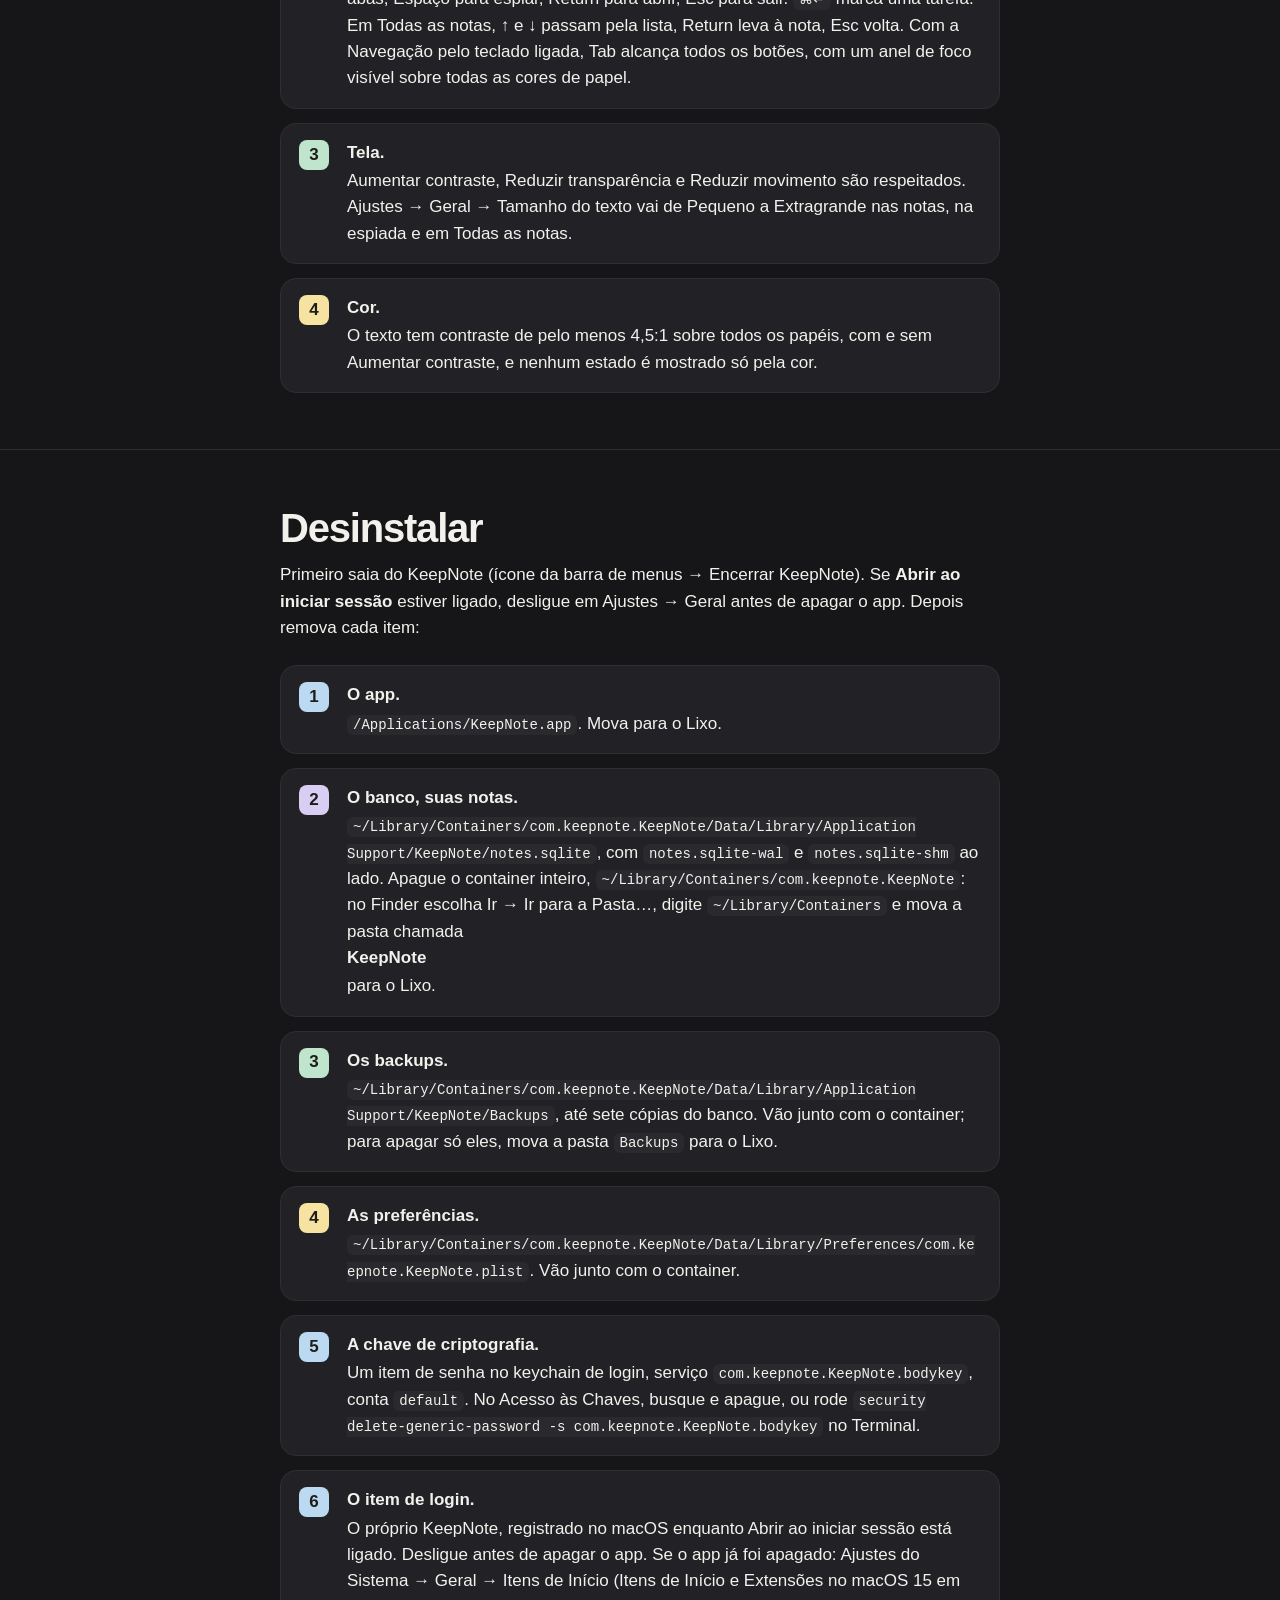
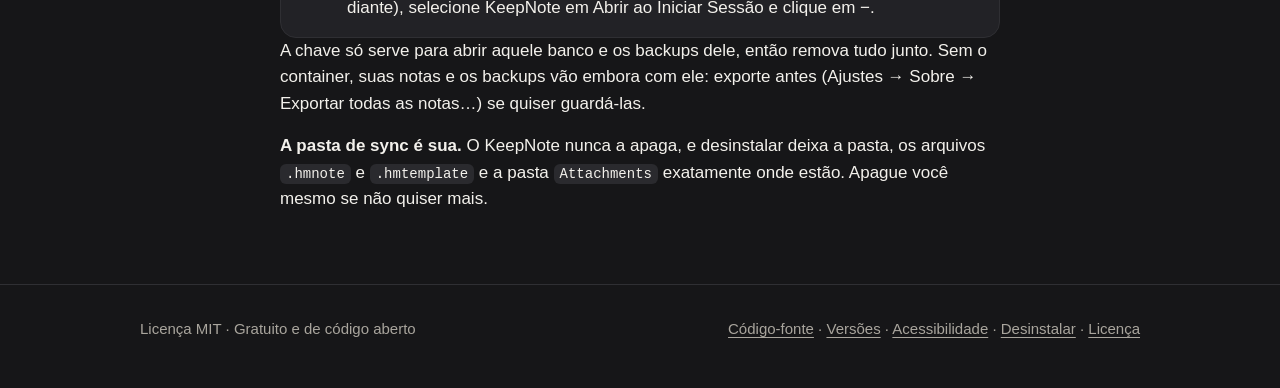
==== commit 681825ce: "README, README.pt-BR and both site pages: a click opens a link, and pasted addresses can become ment" ====
--- a/docs/pt-br/index.html
+++ b/docs/pt-br/index.html
@@ -109,6 +109,7 @@
       <li><h3>Fixar, manter, arquivar por tempo</h3><p><em>Fixar no centro</em> prende até cinco notas no meio da pilha, sempre inteiras. <em>Manter na pilha</em> livra uma nota do arquivamento. Notas que você não abre há 7, 14 ou 30 dias (você escolhe; 14 por padrão) vão sozinhas para Arquivadas, nunca são apagadas; nos dois últimos dias aparece um relógio na aba.</p></li>
       <li><h3>Backups diários</h3><p>Todo dia uma cópia do banco, cifrada como o original, ao lado dele neste Mac; as sete mais recentes ficam guardadas, e uma é feita antes de uma atualização. Ajustes → Geral → Backups tem Fazer backup agora e Restaurar….</p></li>
       <li><h3>Imagens e arquivos</h3><p>Arraste uma imagem, cole uma captura de tela ou use Inserir imagem…: ela fica no texto, na largura da nota. Outros arquivos viram cartões com ícone, nome e tamanho; Espaço abre a Visualização rápida. Até 25 MB cada, cifrados como o texto, e a descrição da imagem é o que o VoiceOver lê.</p></li>
+      <li><h3>Links e menções</h3><p>Um clique abre o link. Cole um endereço e guarde-o como menção: a inicial do site e um título lido do próprio endereço. Nada é baixado.</p></li>
       <li><h3>Sincronização por pasta</h3><p>Arquivos de texto opcionais numa pasta que você escolhe, como o iCloud Drive, com os anexos como cópias comuns ao lado. Nenhum servidor nosso no meio.</p></li>
       <li><h3>Importar e exportar</h3><p>Markdown, texto simples, ou um arquivo KeepNote que preserva cores, estados e datas; imagens e arquivos vão junto.</p></li>
       <li><h3>Discreto, e com seus atalhos</h3><p>Na barra de menus, e no Dock só enquanto uma janela dele está aberta. Todo atalho global e de dentro da nota pode ser gravado de novo nos Ajustes; conflitos são detectados, e Restaurar padrões traz de volta os do KeepNote.</p></li>
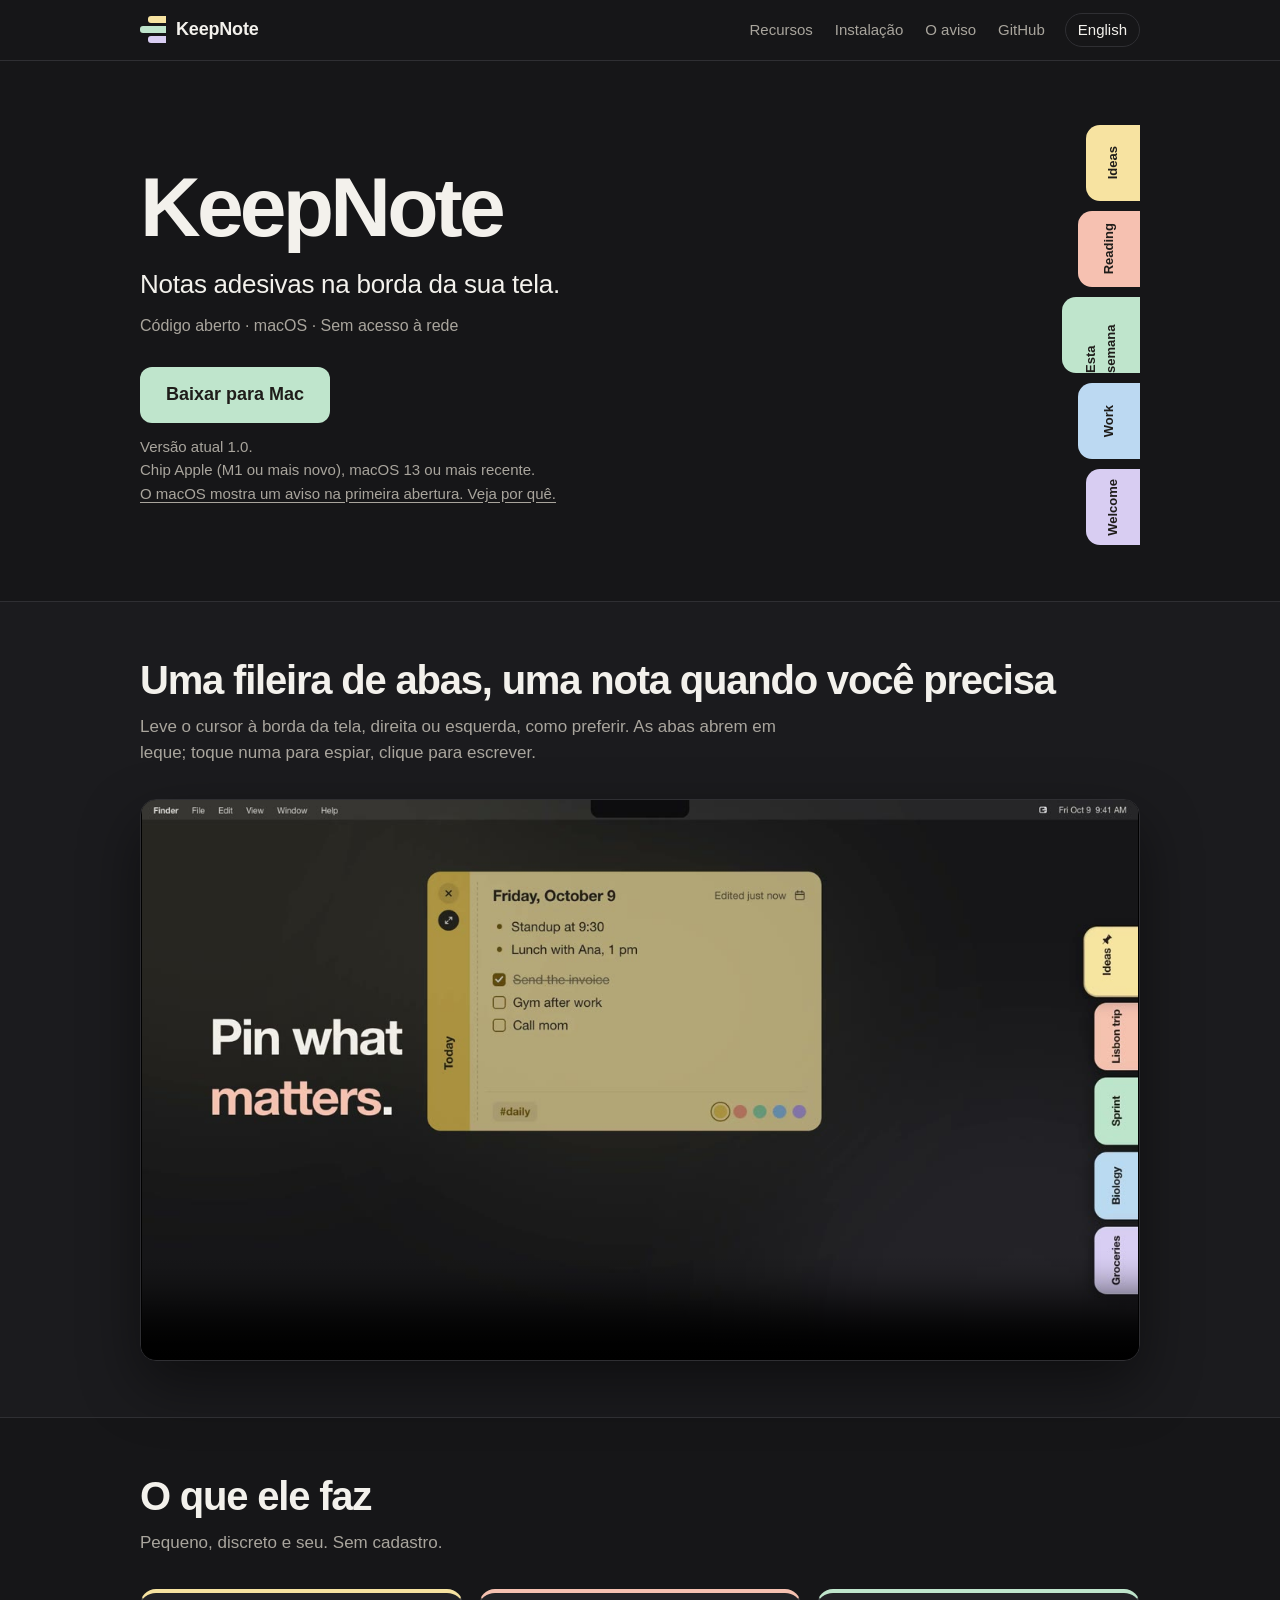
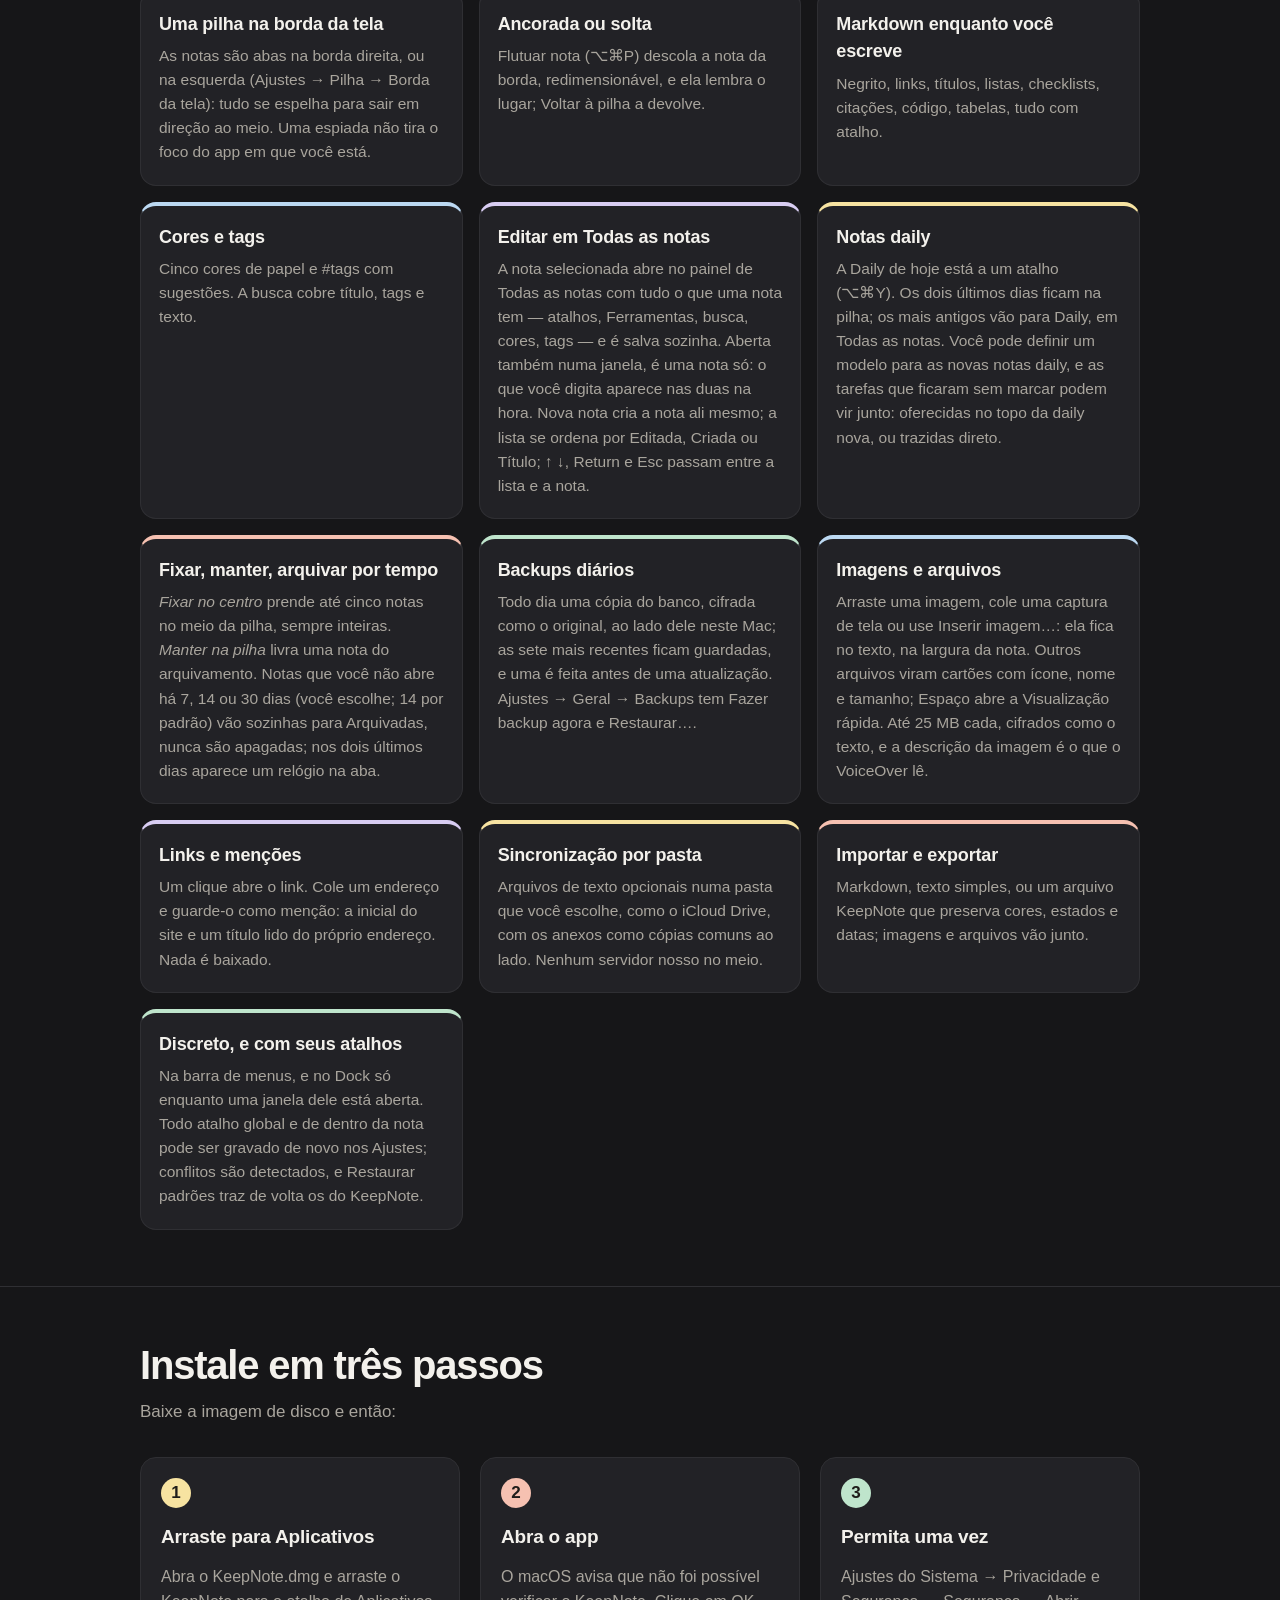
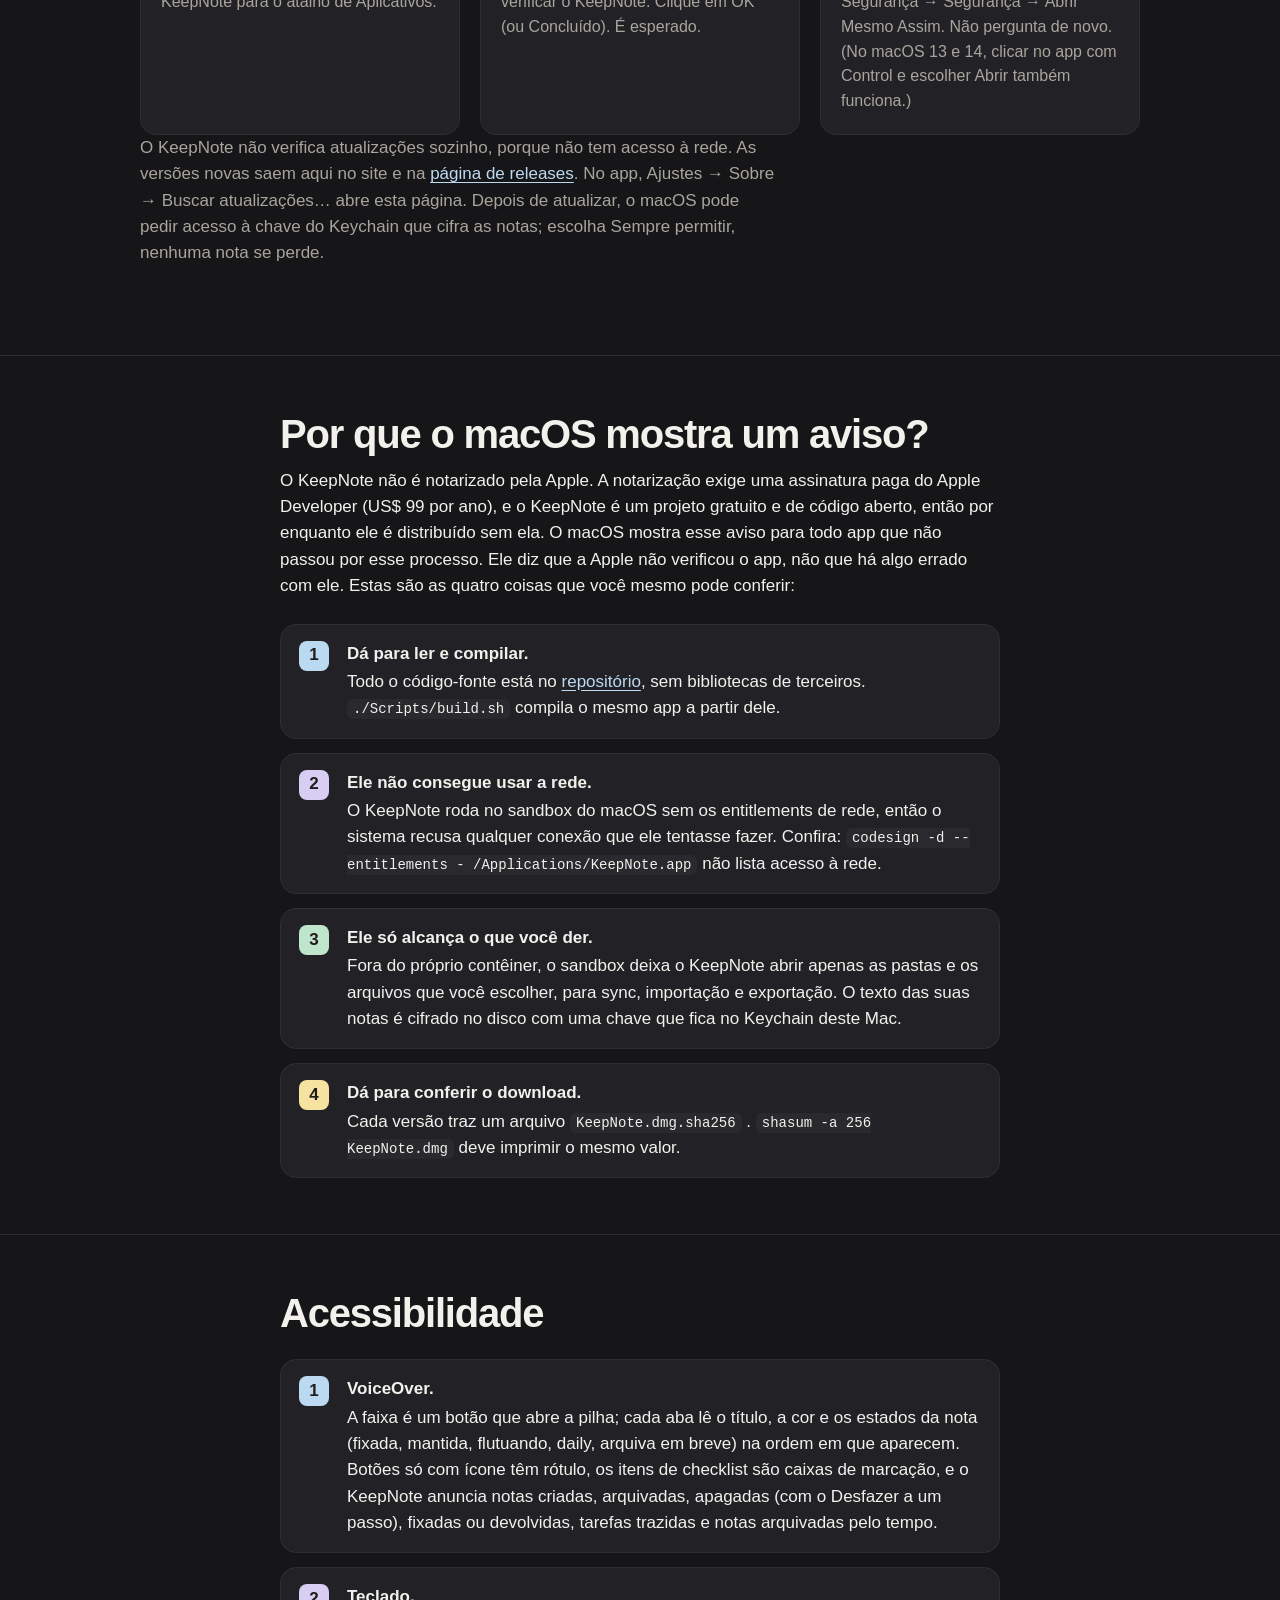
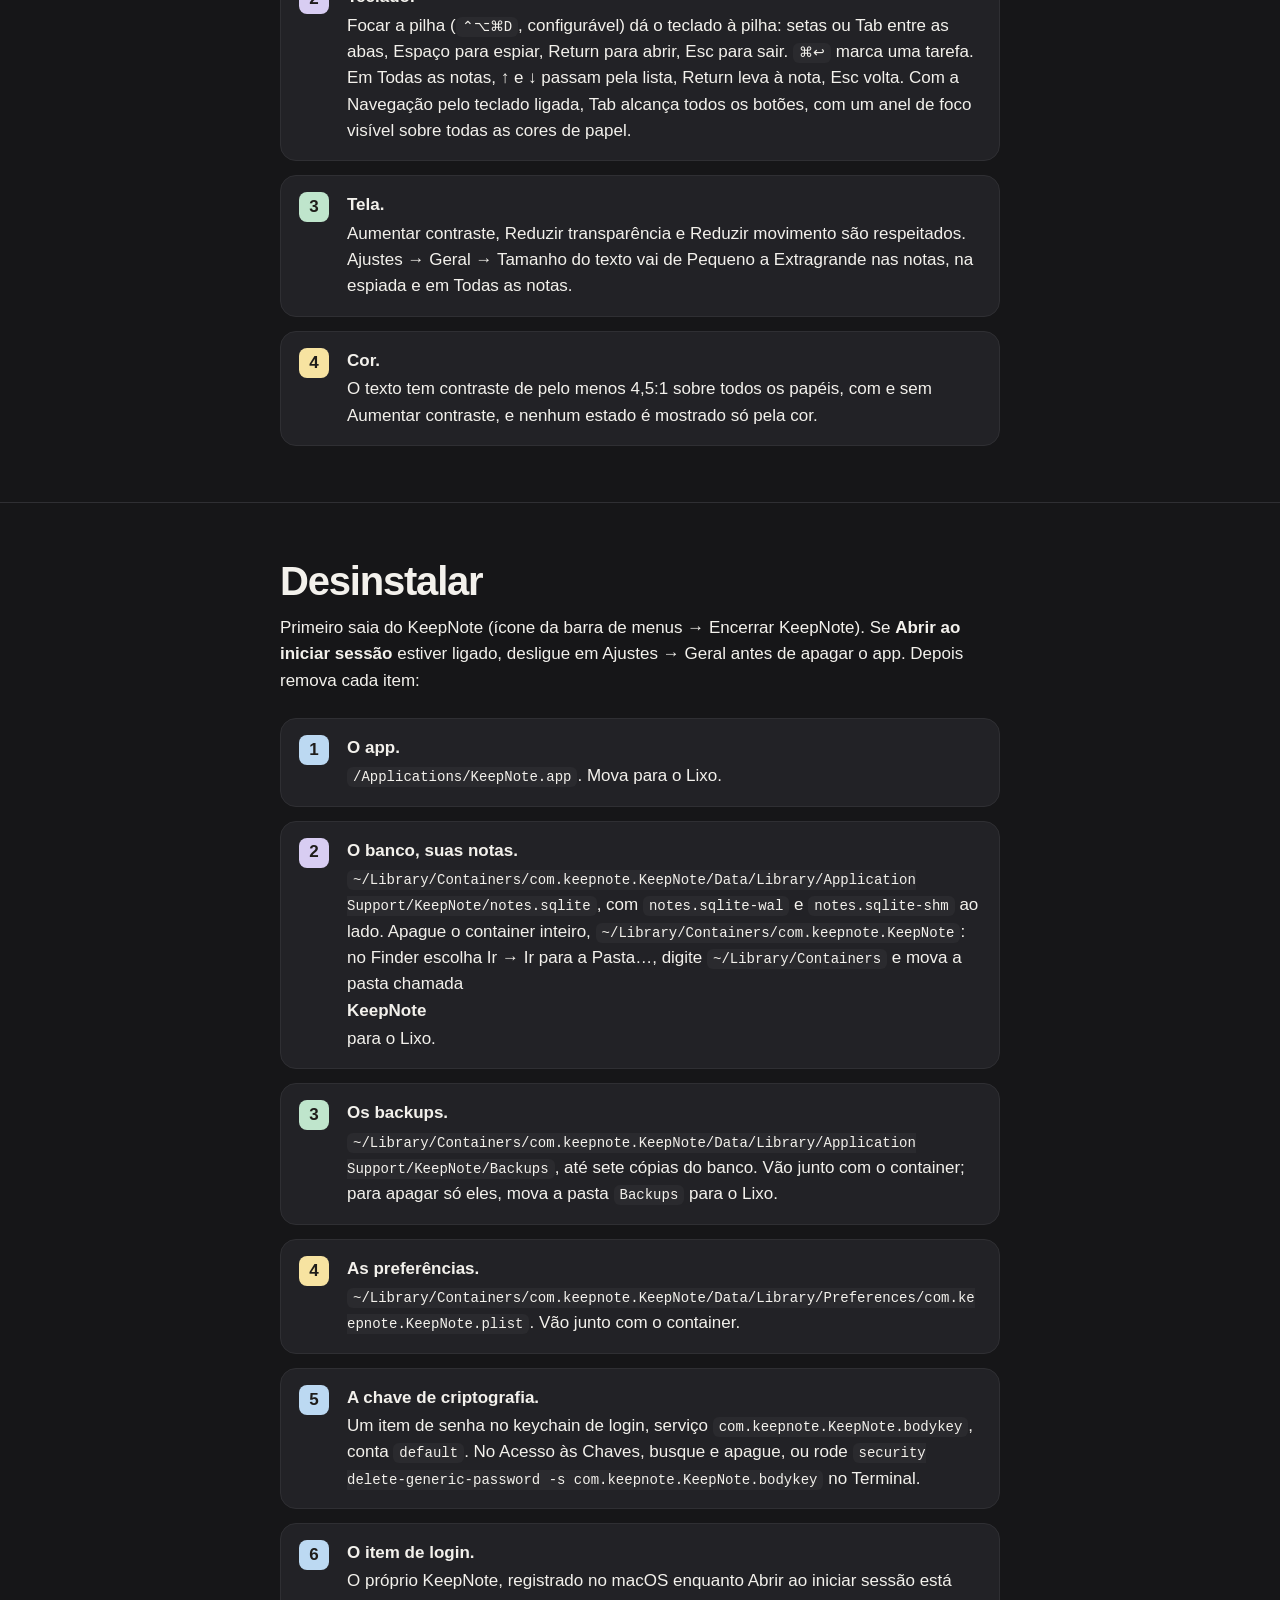
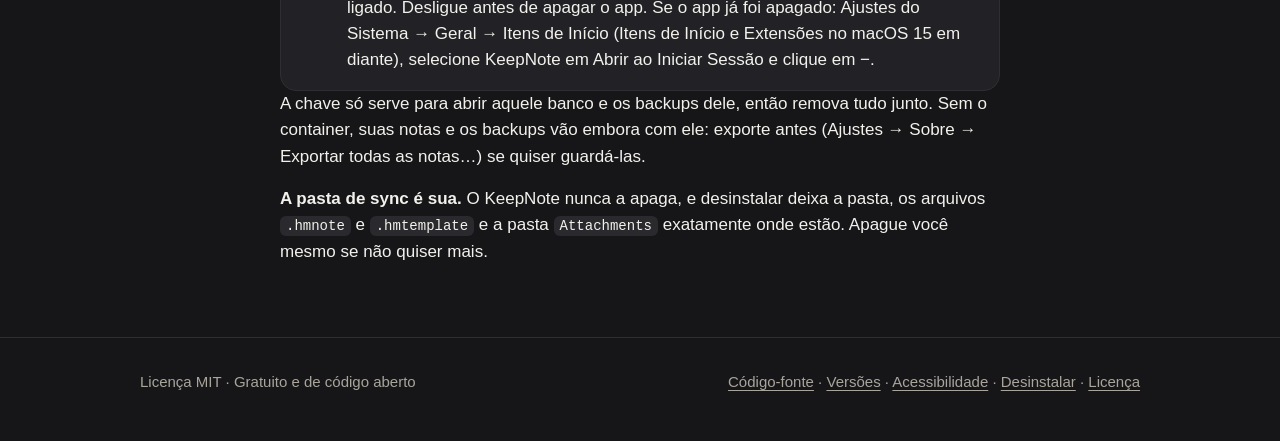
==== commit 7b2b46b7: "README, README.pt-BR and both site pages: after an update macOS may ask once for the Keychain key of" ====
--- a/docs/pt-br/index.html
+++ b/docs/pt-br/index.html
@@ -135,7 +135,7 @@
         <p>Ajustes do Sistema → Privacidade e Segurança → Segurança → Abrir Mesmo Assim. Não pergunta de novo. (No macOS 13 e 14, clicar no app com Control e escolher Abrir também funciona.)</p>
       </li>
     </ol>
-    <p class="sub">O KeepNote não verifica atualizações sozinho, porque não tem acesso à rede. As versões novas saem aqui no site e na <a href="https://github.com/colletpedro/keepnote/releases">página de releases</a>. No app, Ajustes → Sobre → Buscar atualizações… abre esta página.</p>
+    <p class="sub">O KeepNote não verifica atualizações sozinho, porque não tem acesso à rede. As versões novas saem aqui no site e na <a href="https://github.com/colletpedro/keepnote/releases">página de releases</a>. No app, Ajustes → Sobre → Buscar atualizações… abre esta página. Depois de atualizar, o macOS pode pedir acesso à chave do Keychain que cifra as notas; escolha Sempre permitir, nenhuma nota se perde.</p>
   </div>
 </section>
 
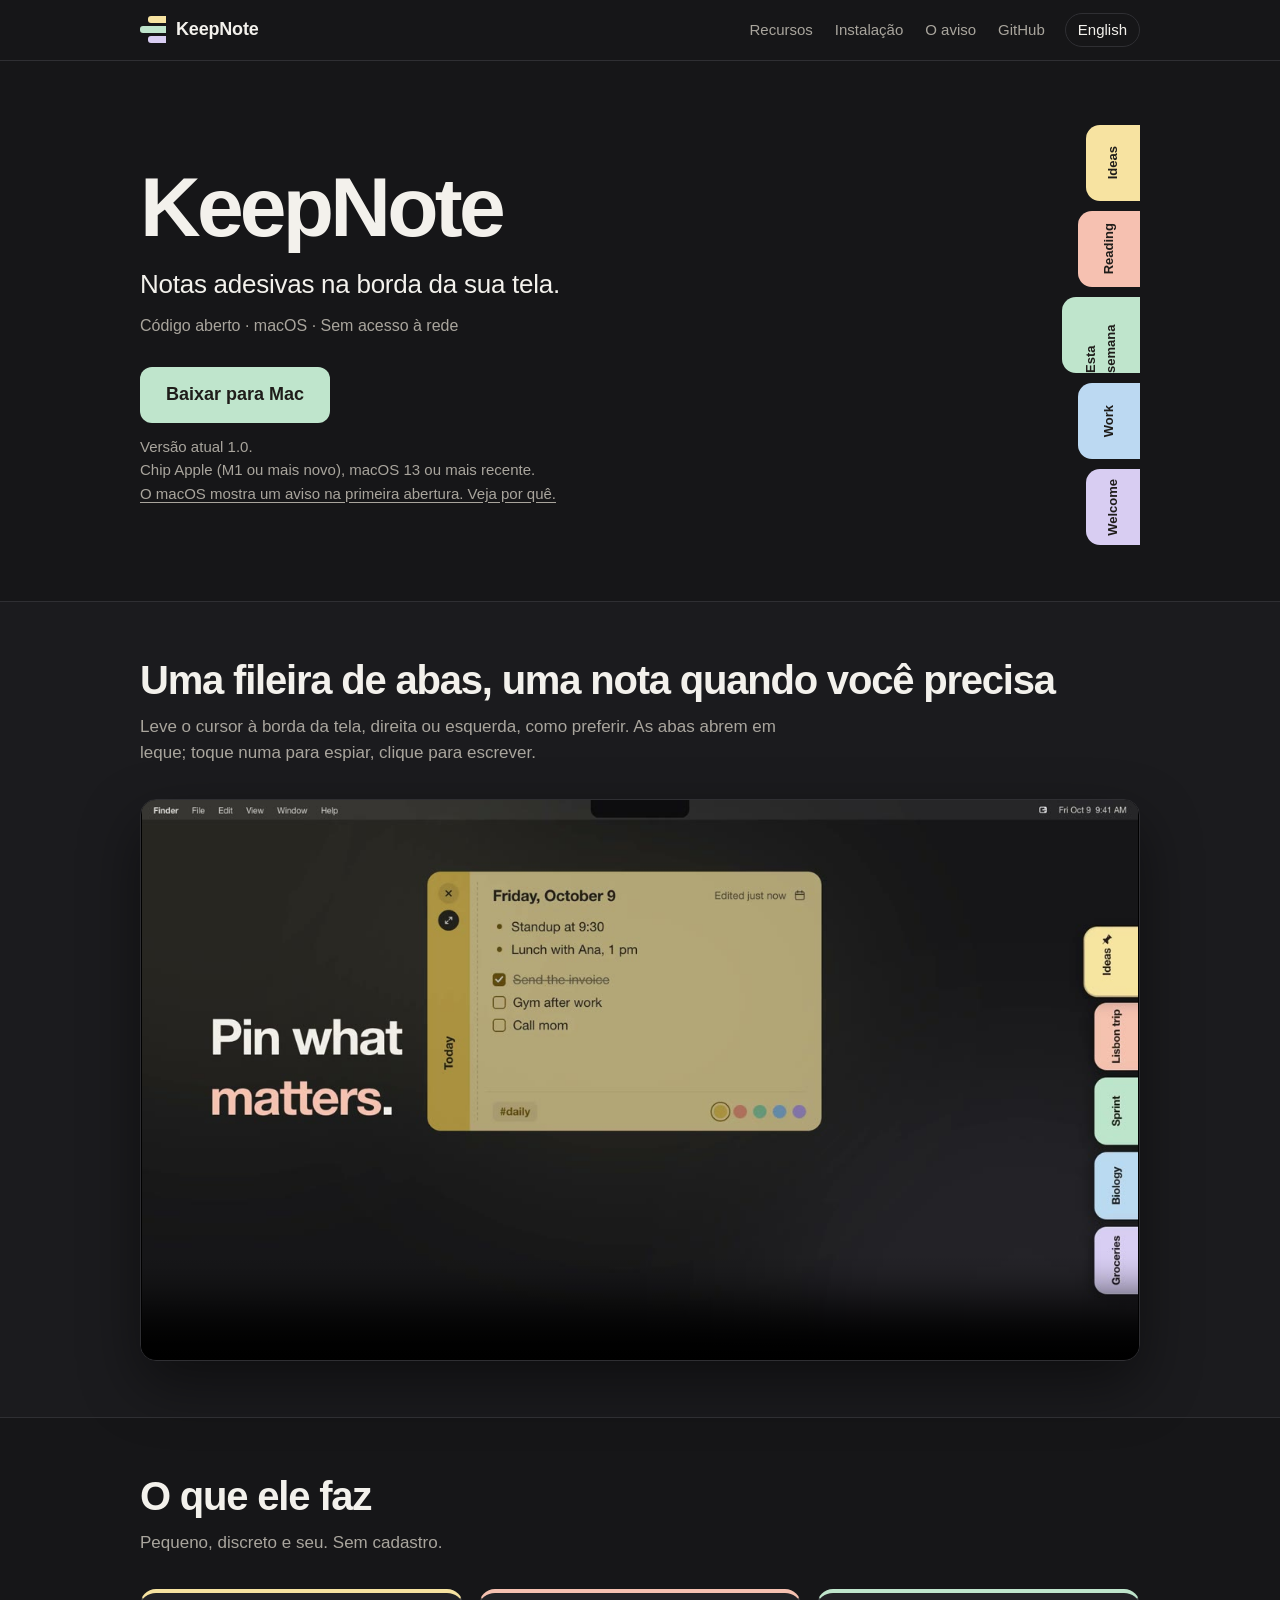
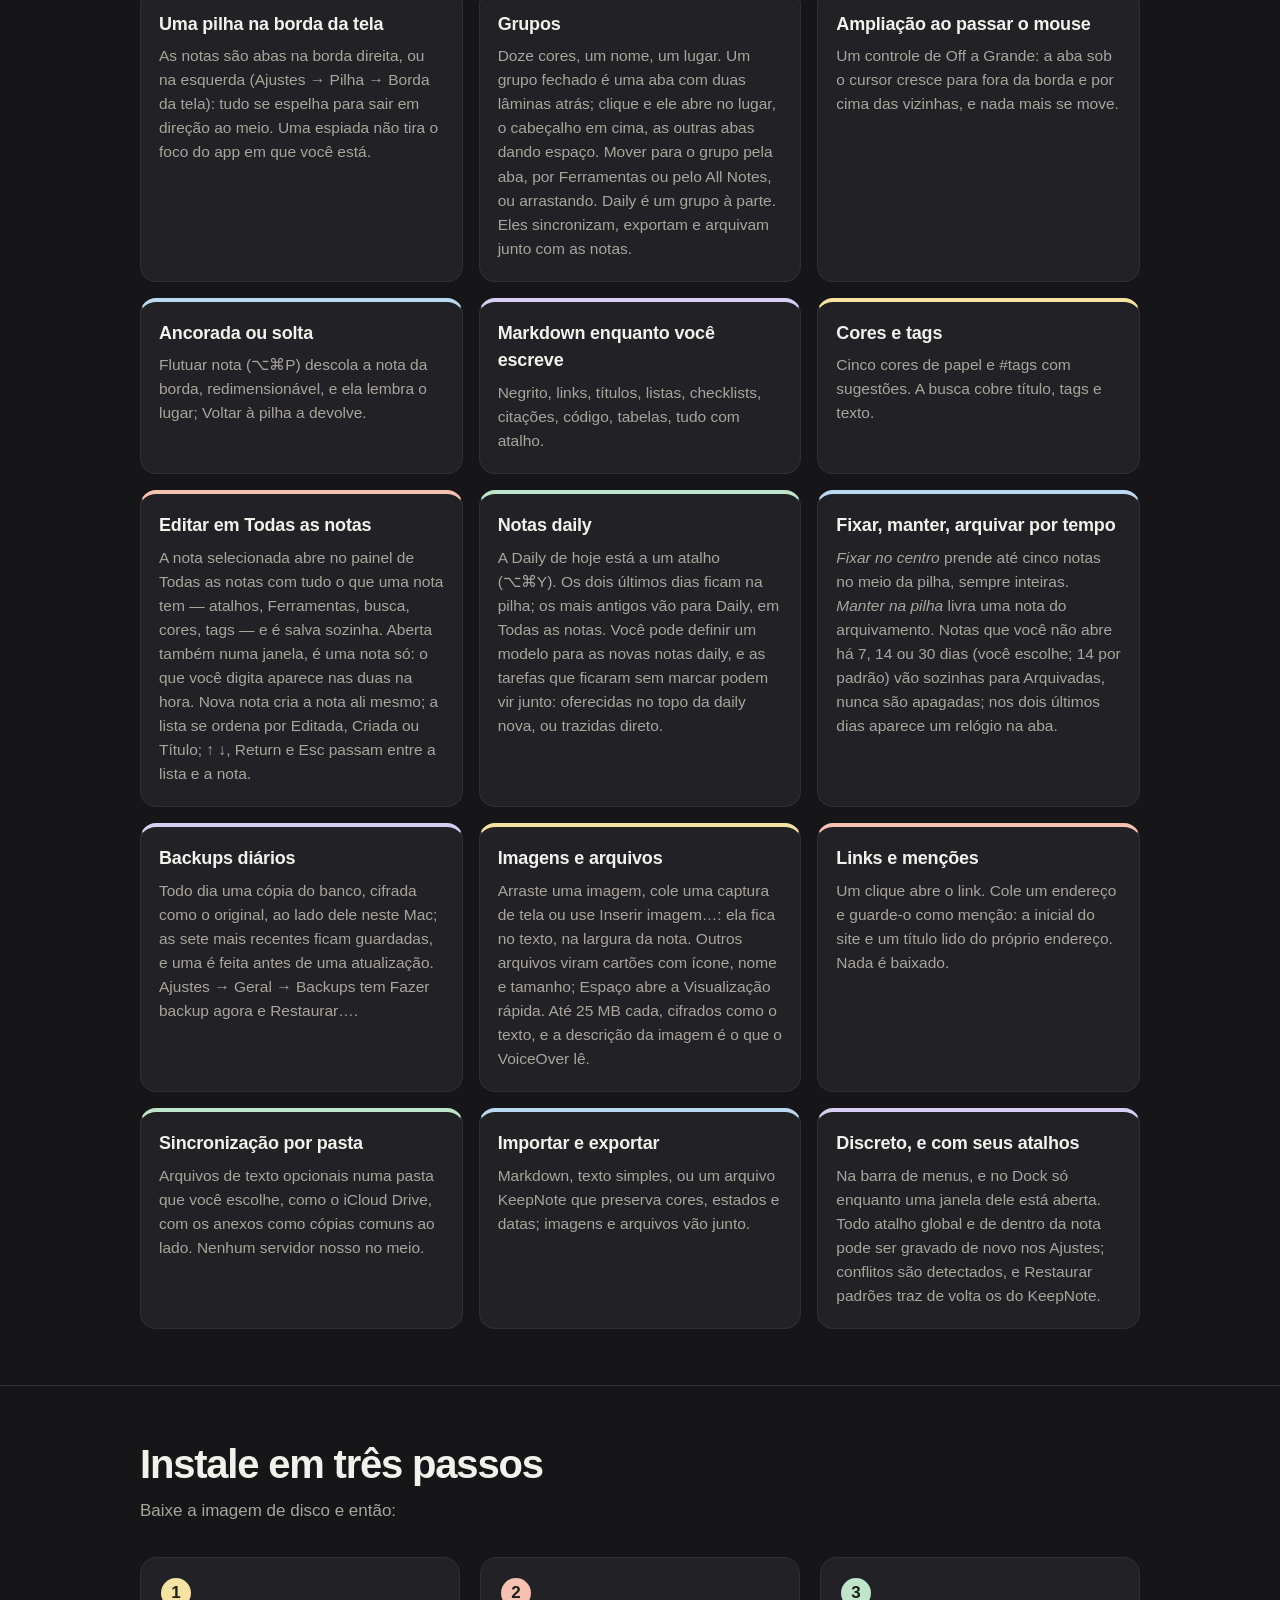
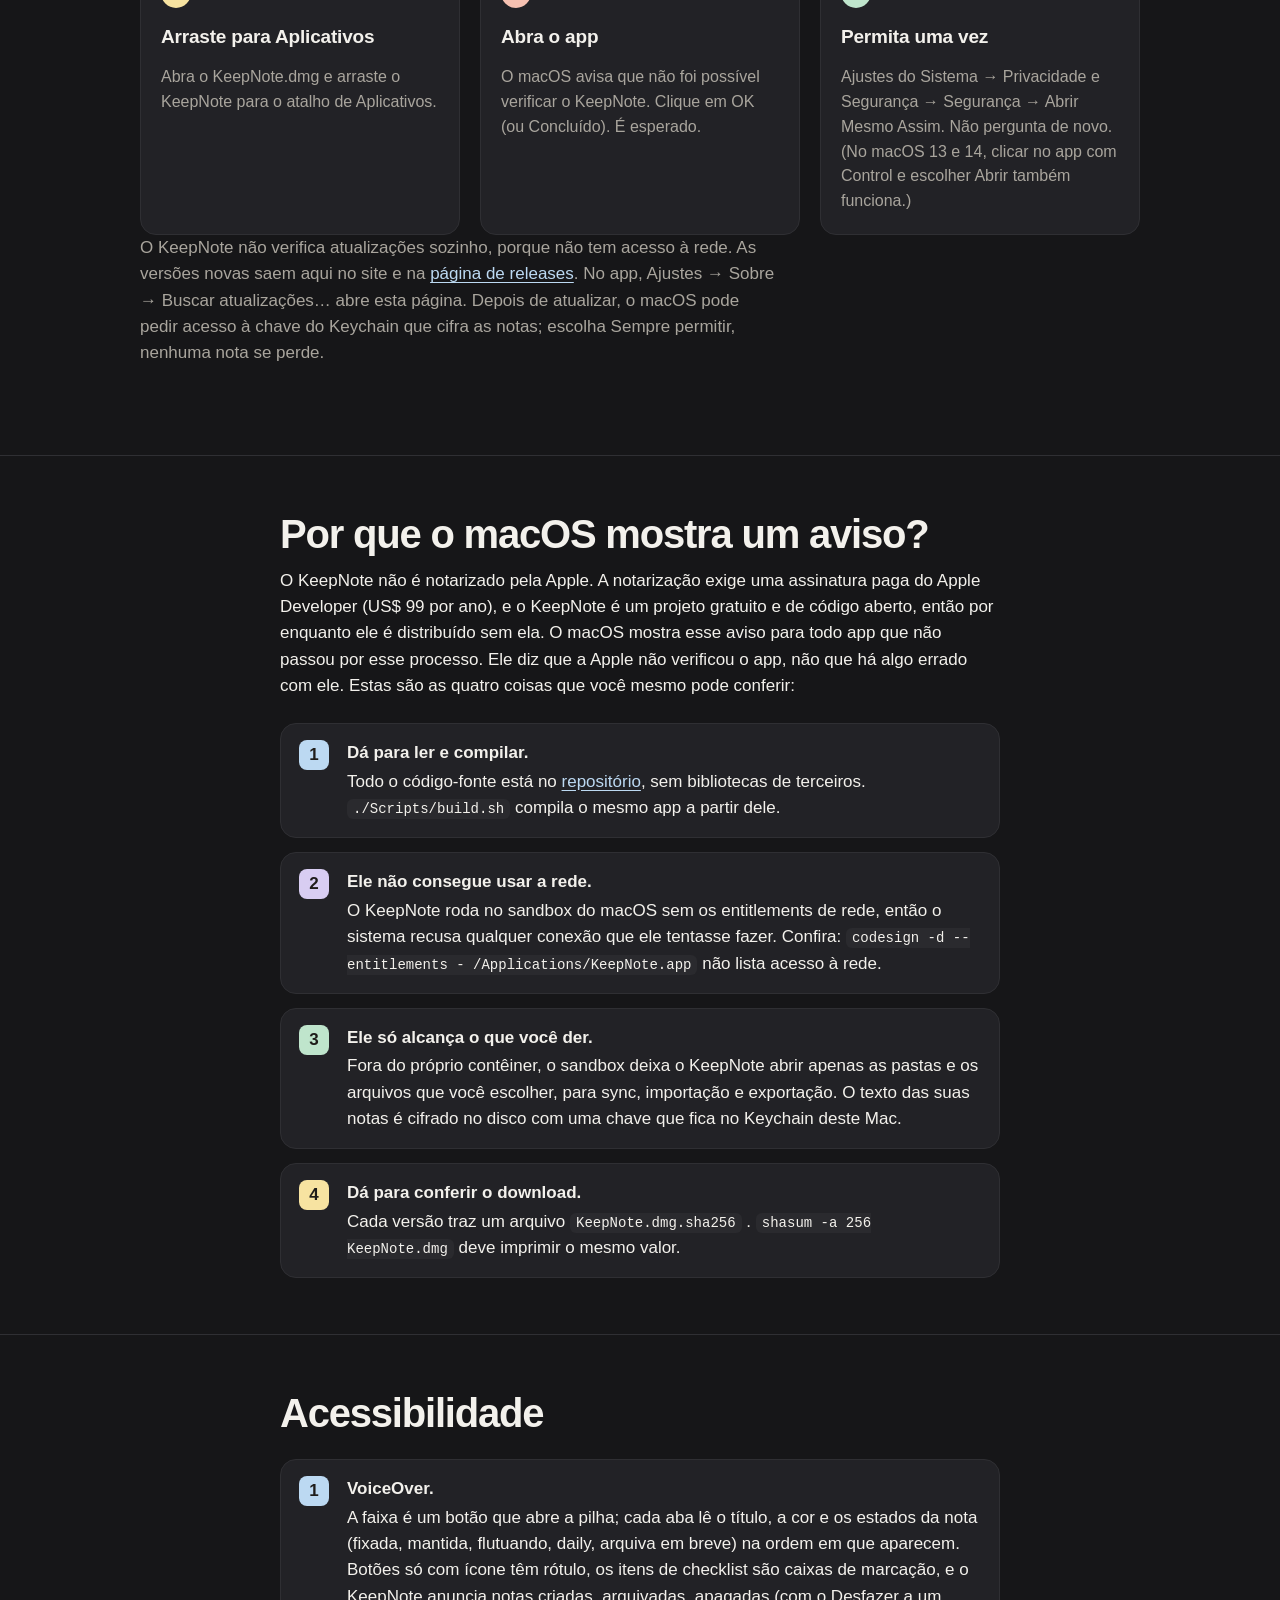
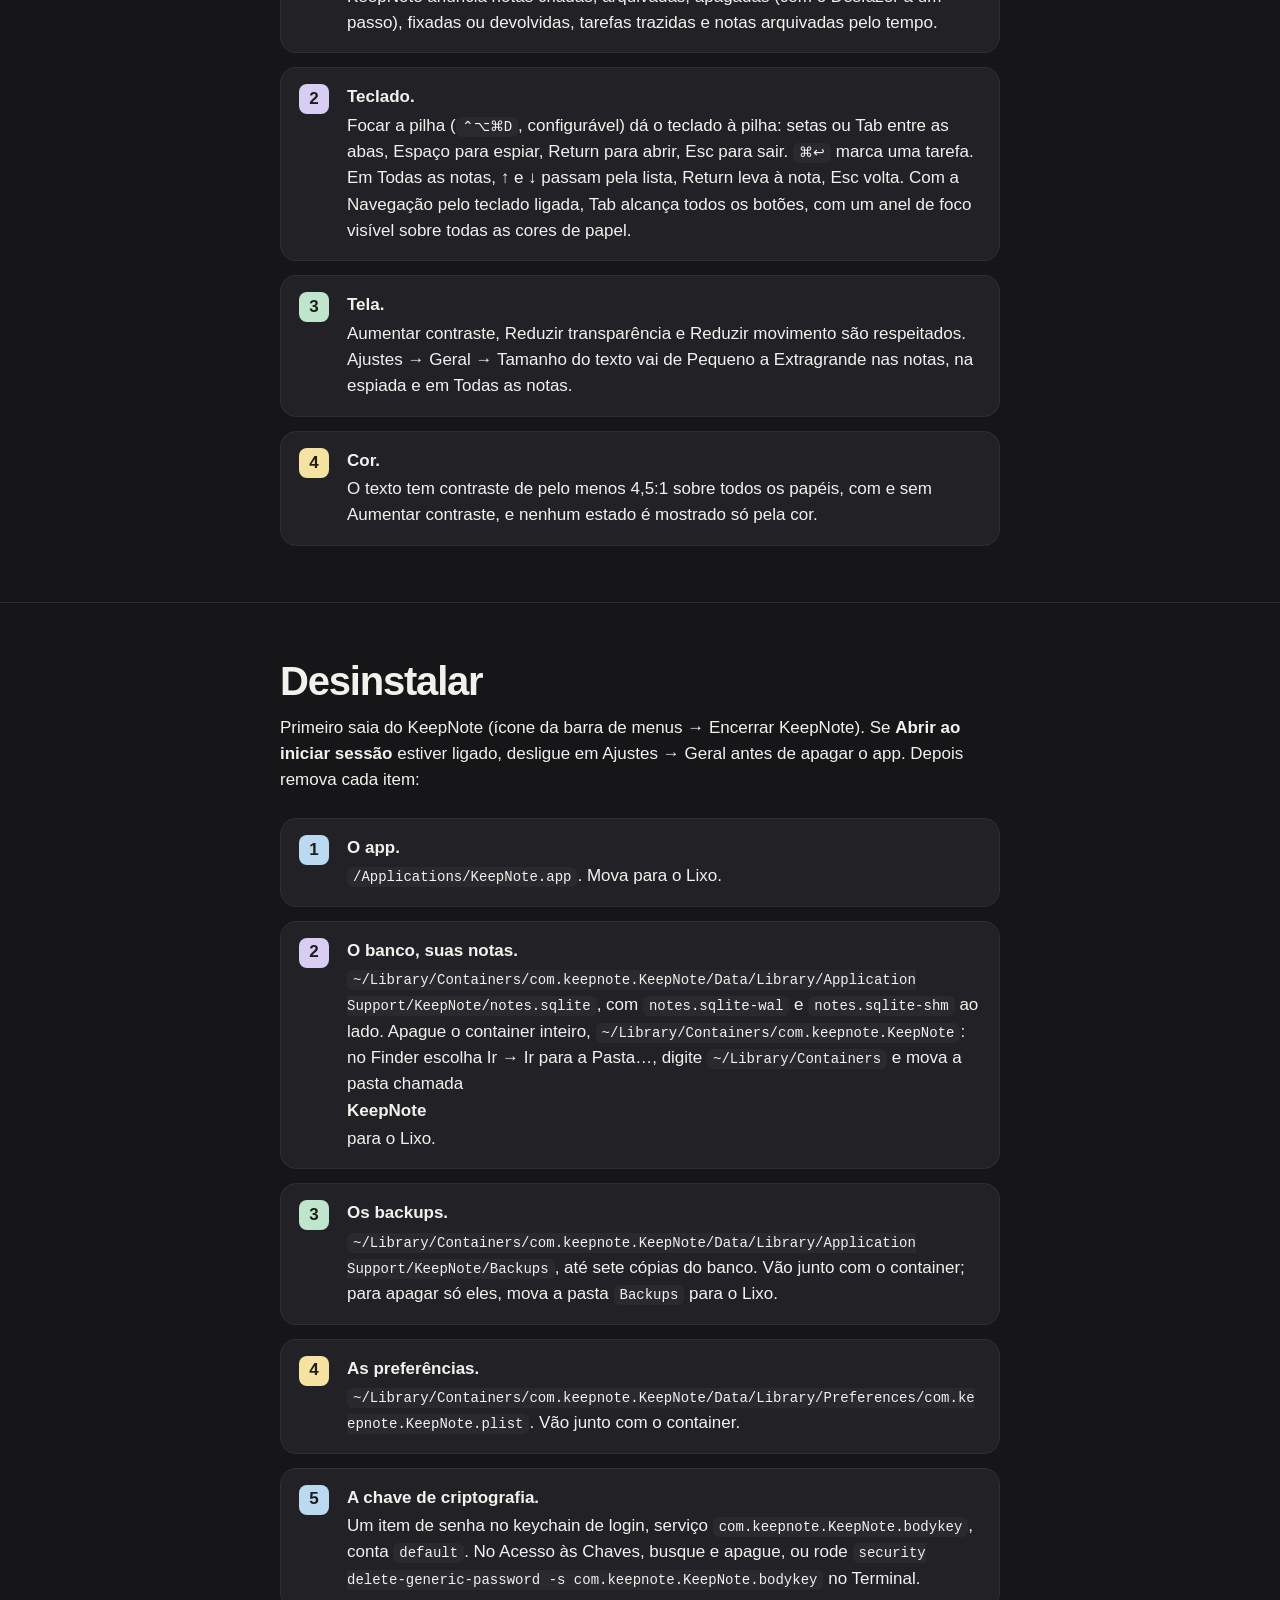
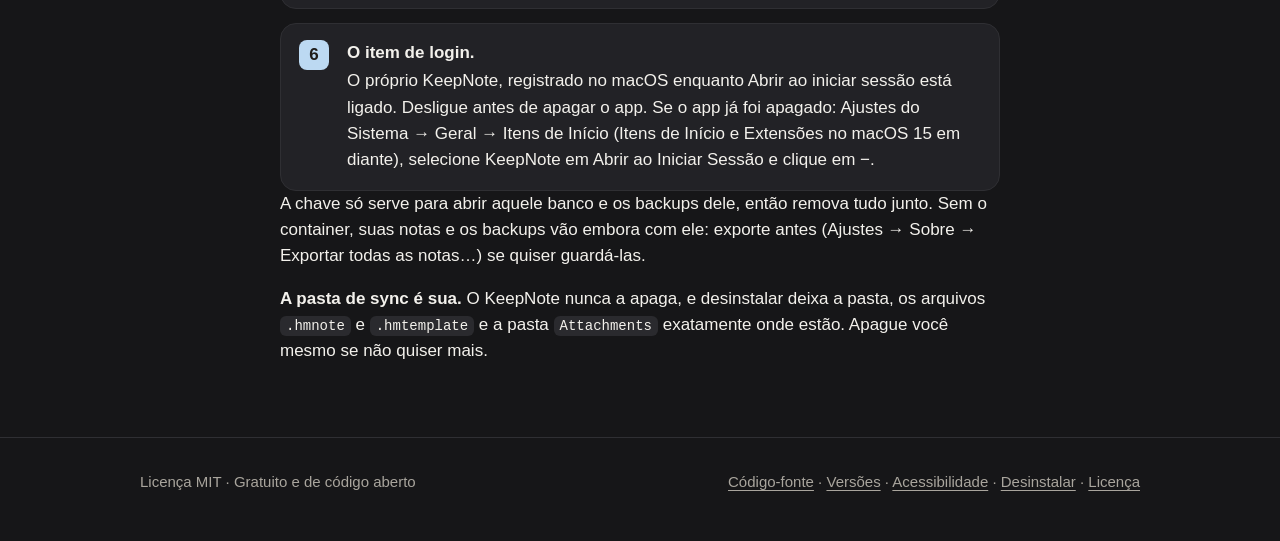
==== commit de85831b: "README, README.pt-BR and both site pages: groups and hover magnification" ====
--- a/docs/pt-br/index.html
+++ b/docs/pt-br/index.html
@@ -101,6 +101,8 @@
     <p class="sub">Pequeno, discreto e seu. Sem cadastro.</p>
     <ul class="features">
       <li><h3>Uma pilha na borda da tela</h3><p>As notas são abas na borda direita, ou na esquerda (Ajustes → Pilha → Borda da tela): tudo se espelha para sair em direção ao meio. Uma espiada não tira o foco do app em que você está.</p></li>
+      <li><h3>Grupos</h3><p>Doze cores, um nome, um lugar. Um grupo fechado é uma aba com duas lâminas atrás; clique e ele abre no lugar, o cabeçalho em cima, as outras abas dando espaço. Mover para o grupo pela aba, por Ferramentas ou pelo All Notes, ou arrastando. Daily é um grupo à parte. Eles sincronizam, exportam e arquivam junto com as notas.</p></li>
+      <li><h3>Ampliação ao passar o mouse</h3><p>Um controle de Off a Grande: a aba sob o cursor cresce para fora da borda e por cima das vizinhas, e nada mais se move.</p></li>
       <li><h3>Ancorada ou solta</h3><p>Flutuar nota (⌥⌘P) descola a nota da borda, redimensionável, e ela lembra o lugar; Voltar à pilha a devolve.</p></li>
       <li><h3>Markdown enquanto você escreve</h3><p>Negrito, links, títulos, listas, checklists, citações, código, tabelas, tudo com atalho.</p></li>
       <li><h3>Cores e tags</h3><p>Cinco cores de papel e #tags com sugestões. A busca cobre título, tags e texto.</p></li>
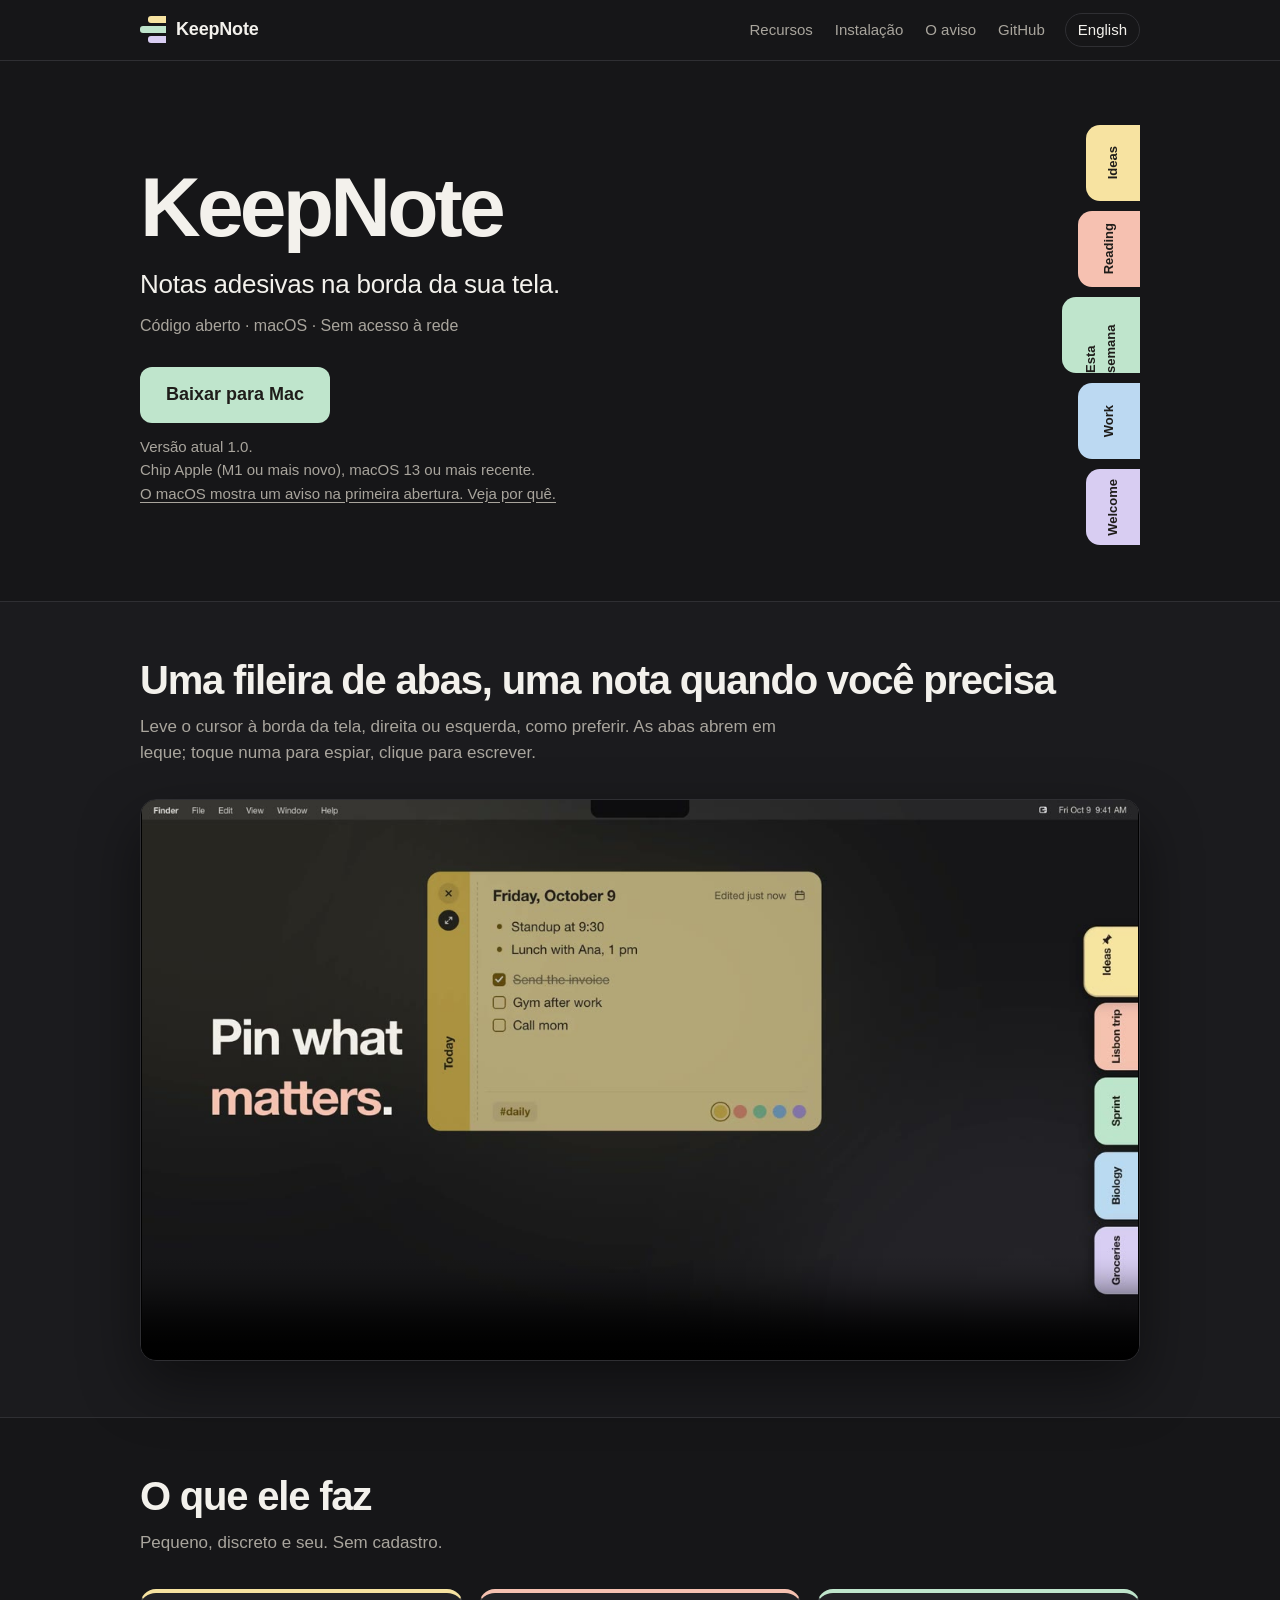
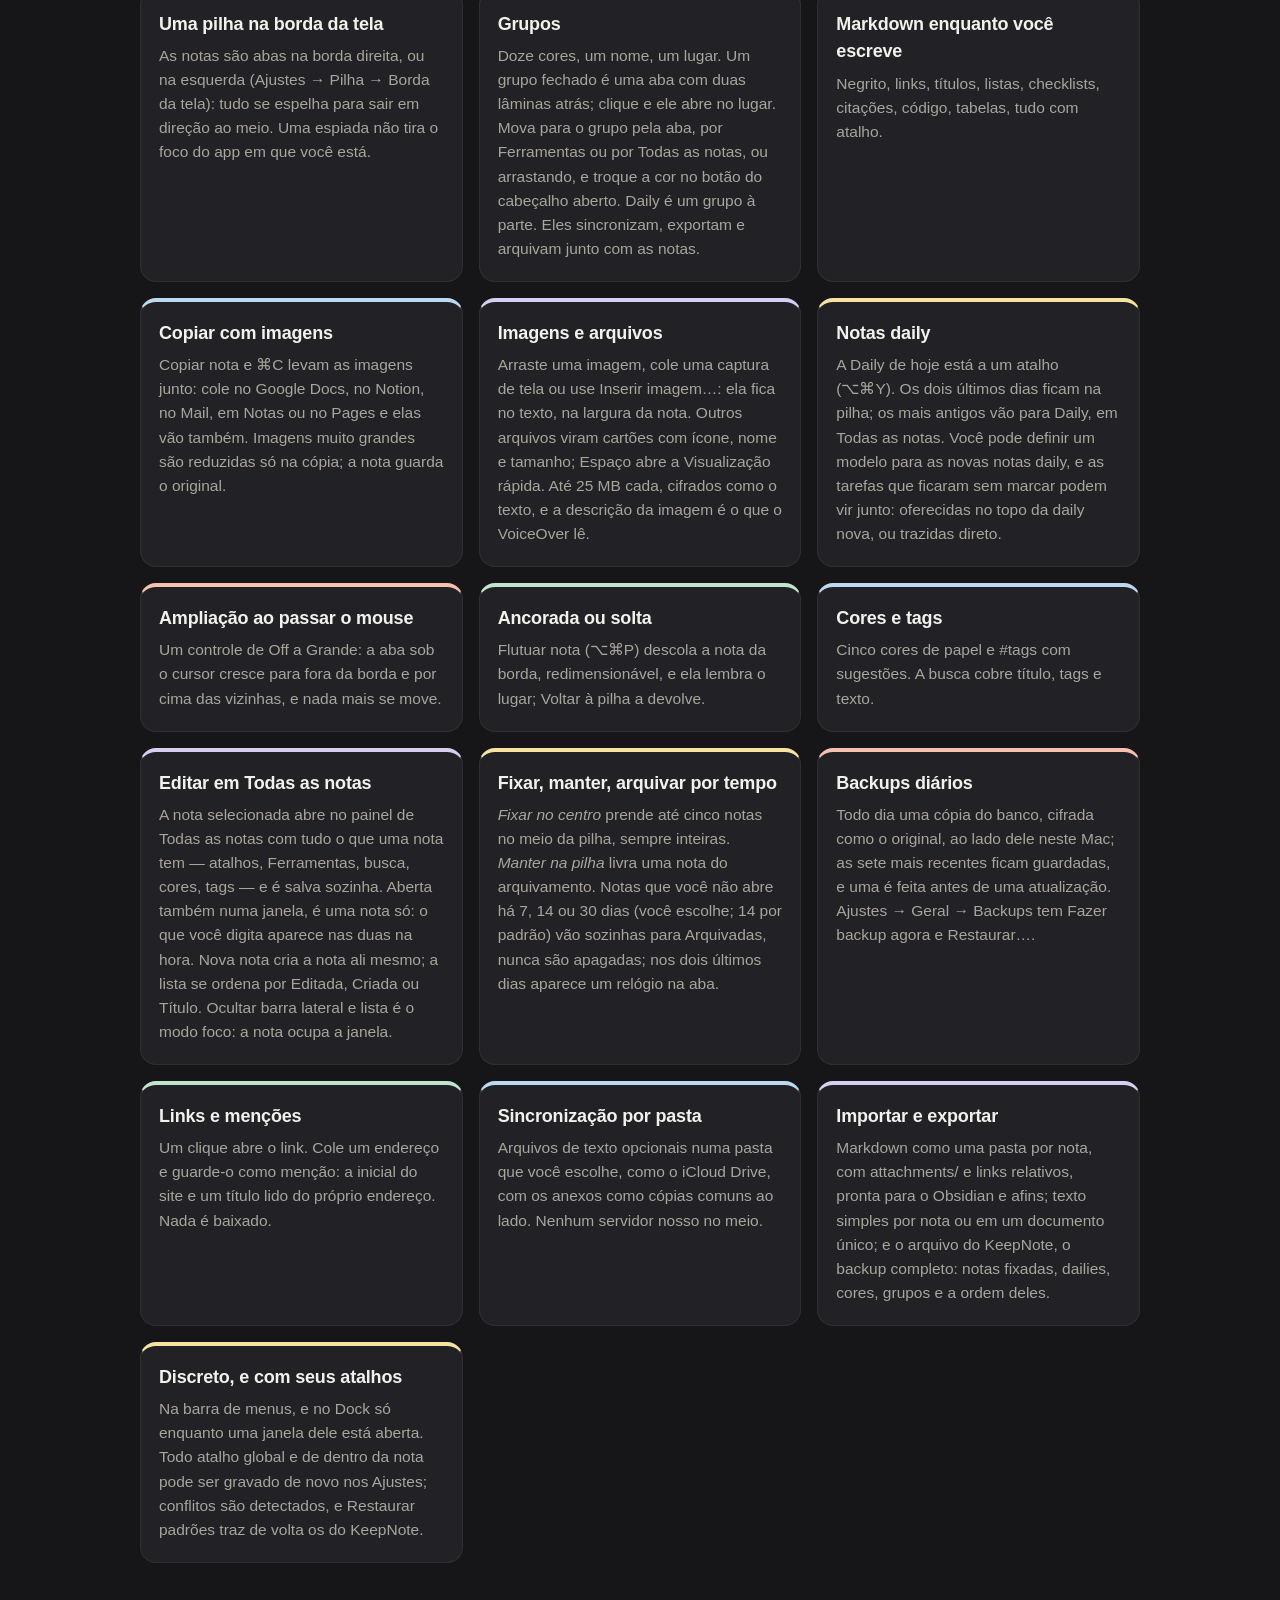
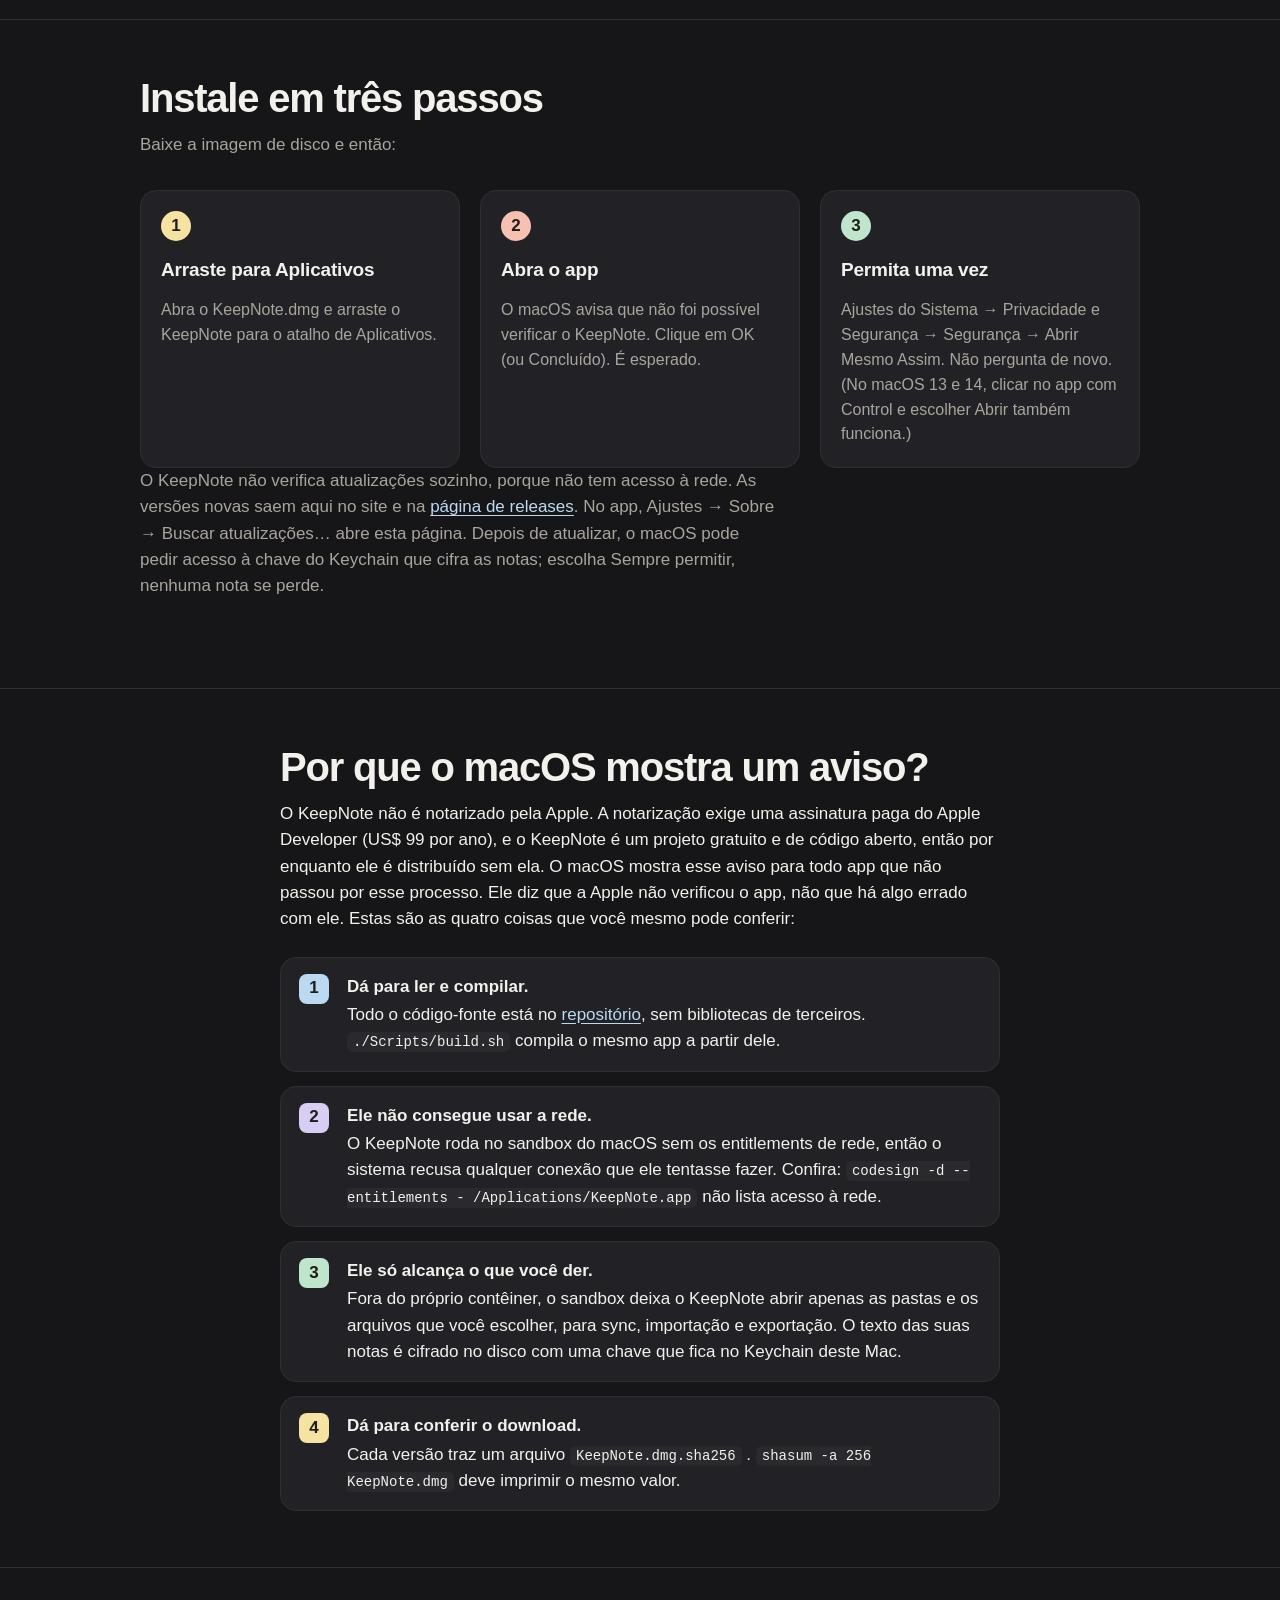
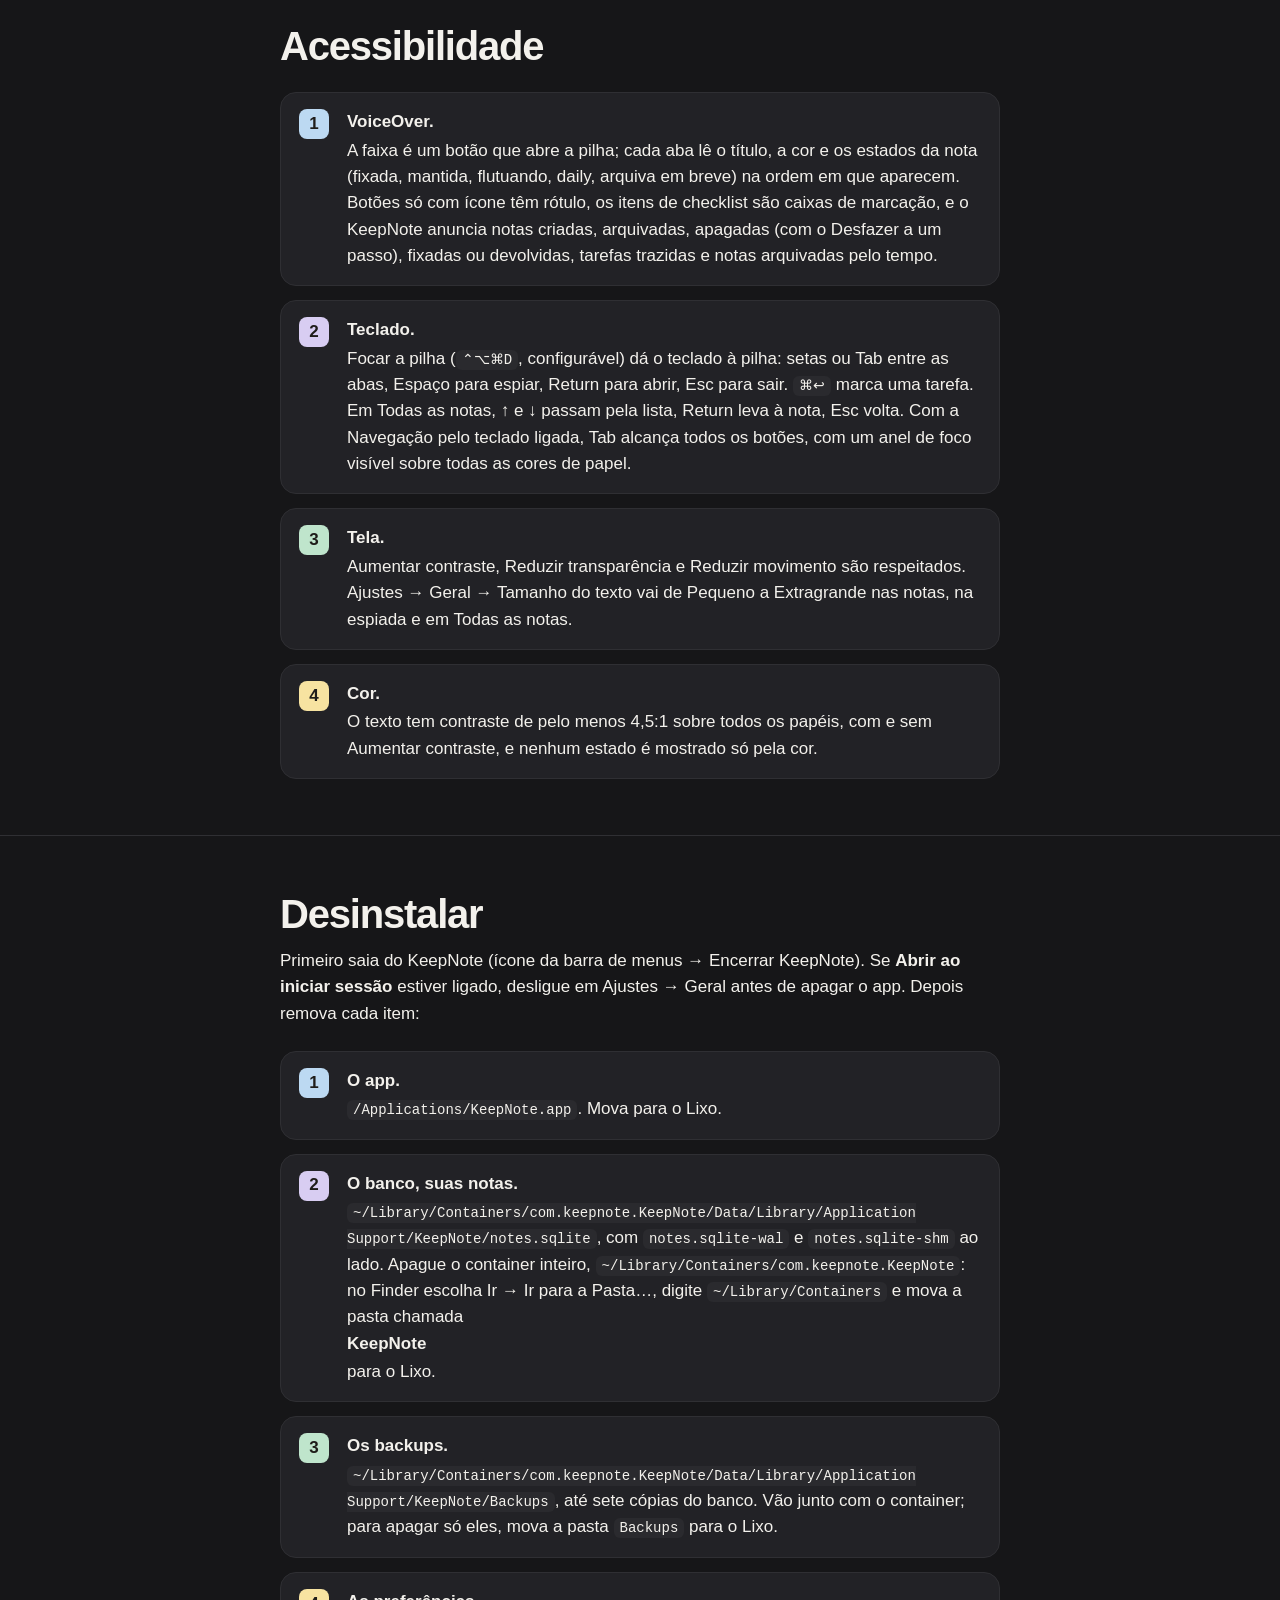
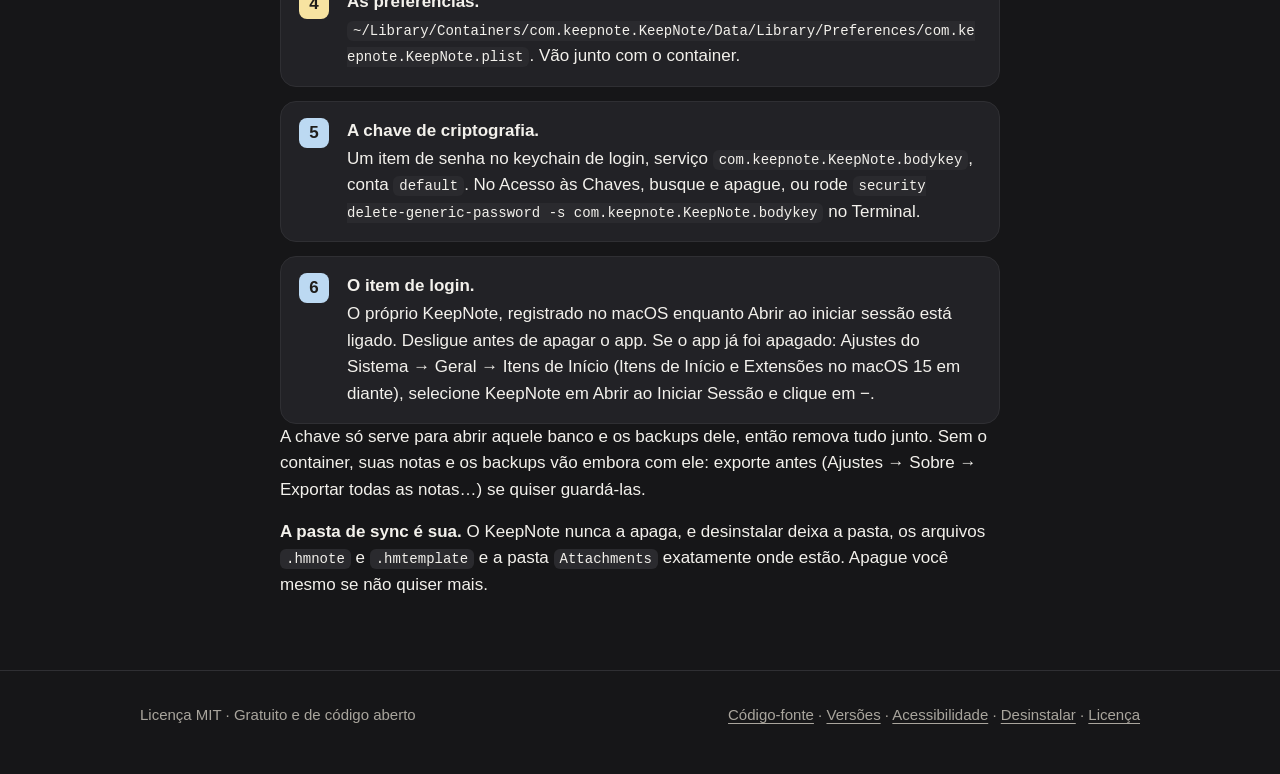
==== commit 2c727f90: "Docs round 26: American English throughout (README, site, the neighbors string); README and site mat" ====
--- a/docs/pt-br/index.html
+++ b/docs/pt-br/index.html
@@ -101,19 +101,20 @@
     <p class="sub">Pequeno, discreto e seu. Sem cadastro.</p>
     <ul class="features">
       <li><h3>Uma pilha na borda da tela</h3><p>As notas são abas na borda direita, ou na esquerda (Ajustes → Pilha → Borda da tela): tudo se espelha para sair em direção ao meio. Uma espiada não tira o foco do app em que você está.</p></li>
-      <li><h3>Grupos</h3><p>Doze cores, um nome, um lugar. Um grupo fechado é uma aba com duas lâminas atrás; clique e ele abre no lugar, o cabeçalho em cima, as outras abas dando espaço. Mover para o grupo pela aba, por Ferramentas ou pelo All Notes, ou arrastando. Daily é um grupo à parte. Eles sincronizam, exportam e arquivam junto com as notas.</p></li>
+      <li><h3>Grupos</h3><p>Doze cores, um nome, um lugar. Um grupo fechado é uma aba com duas lâminas atrás; clique e ele abre no lugar. Mova para o grupo pela aba, por Ferramentas ou por Todas as notas, ou arrastando, e troque a cor no botão do cabeçalho aberto. Daily é um grupo à parte. Eles sincronizam, exportam e arquivam junto com as notas.</p></li>
+      <li><h3>Markdown enquanto você escreve</h3><p>Negrito, links, títulos, listas, checklists, citações, código, tabelas, tudo com atalho.</p></li>
+      <li><h3>Copiar com imagens</h3><p>Copiar nota e ⌘C levam as imagens junto: cole no Google Docs, no Notion, no Mail, em Notas ou no Pages e elas vão também. Imagens muito grandes são reduzidas só na cópia; a nota guarda o original.</p></li>
+      <li><h3>Imagens e arquivos</h3><p>Arraste uma imagem, cole uma captura de tela ou use Inserir imagem…: ela fica no texto, na largura da nota. Outros arquivos viram cartões com ícone, nome e tamanho; Espaço abre a Visualização rápida. Até 25 MB cada, cifrados como o texto, e a descrição da imagem é o que o VoiceOver lê.</p></li>
+      <li><h3>Notas daily</h3><p>A Daily de hoje está a um atalho (⌥⌘Y). Os dois últimos dias ficam na pilha; os mais antigos vão para Daily, em Todas as notas. Você pode definir um modelo para as novas notas daily, e as tarefas que ficaram sem marcar podem vir junto: oferecidas no topo da daily nova, ou trazidas direto.</p></li>
       <li><h3>Ampliação ao passar o mouse</h3><p>Um controle de Off a Grande: a aba sob o cursor cresce para fora da borda e por cima das vizinhas, e nada mais se move.</p></li>
       <li><h3>Ancorada ou solta</h3><p>Flutuar nota (⌥⌘P) descola a nota da borda, redimensionável, e ela lembra o lugar; Voltar à pilha a devolve.</p></li>
-      <li><h3>Markdown enquanto você escreve</h3><p>Negrito, links, títulos, listas, checklists, citações, código, tabelas, tudo com atalho.</p></li>
       <li><h3>Cores e tags</h3><p>Cinco cores de papel e #tags com sugestões. A busca cobre título, tags e texto.</p></li>
-      <li><h3>Editar em Todas as notas</h3><p>A nota selecionada abre no painel de Todas as notas com tudo o que uma nota tem — atalhos, Ferramentas, busca, cores, tags — e é salva sozinha. Aberta também numa janela, é uma nota só: o que você digita aparece nas duas na hora. Nova nota cria a nota ali mesmo; a lista se ordena por Editada, Criada ou Título; ↑ ↓, Return e Esc passam entre a lista e a nota.</p></li>
-      <li><h3>Notas daily</h3><p>A Daily de hoje está a um atalho (⌥⌘Y). Os dois últimos dias ficam na pilha; os mais antigos vão para Daily, em Todas as notas. Você pode definir um modelo para as novas notas daily, e as tarefas que ficaram sem marcar podem vir junto: oferecidas no topo da daily nova, ou trazidas direto.</p></li>
+      <li><h3>Editar em Todas as notas</h3><p>A nota selecionada abre no painel de Todas as notas com tudo o que uma nota tem — atalhos, Ferramentas, busca, cores, tags — e é salva sozinha. Aberta também numa janela, é uma nota só: o que você digita aparece nas duas na hora. Nova nota cria a nota ali mesmo; a lista se ordena por Editada, Criada ou Título. Ocultar barra lateral e lista é o modo foco: a nota ocupa a janela.</p></li>
       <li><h3>Fixar, manter, arquivar por tempo</h3><p><em>Fixar no centro</em> prende até cinco notas no meio da pilha, sempre inteiras. <em>Manter na pilha</em> livra uma nota do arquivamento. Notas que você não abre há 7, 14 ou 30 dias (você escolhe; 14 por padrão) vão sozinhas para Arquivadas, nunca são apagadas; nos dois últimos dias aparece um relógio na aba.</p></li>
       <li><h3>Backups diários</h3><p>Todo dia uma cópia do banco, cifrada como o original, ao lado dele neste Mac; as sete mais recentes ficam guardadas, e uma é feita antes de uma atualização. Ajustes → Geral → Backups tem Fazer backup agora e Restaurar….</p></li>
-      <li><h3>Imagens e arquivos</h3><p>Arraste uma imagem, cole uma captura de tela ou use Inserir imagem…: ela fica no texto, na largura da nota. Outros arquivos viram cartões com ícone, nome e tamanho; Espaço abre a Visualização rápida. Até 25 MB cada, cifrados como o texto, e a descrição da imagem é o que o VoiceOver lê.</p></li>
       <li><h3>Links e menções</h3><p>Um clique abre o link. Cole um endereço e guarde-o como menção: a inicial do site e um título lido do próprio endereço. Nada é baixado.</p></li>
       <li><h3>Sincronização por pasta</h3><p>Arquivos de texto opcionais numa pasta que você escolhe, como o iCloud Drive, com os anexos como cópias comuns ao lado. Nenhum servidor nosso no meio.</p></li>
-      <li><h3>Importar e exportar</h3><p>Markdown, texto simples, ou um arquivo KeepNote que preserva cores, estados e datas; imagens e arquivos vão junto.</p></li>
+      <li><h3>Importar e exportar</h3><p>Markdown como uma pasta por nota, com attachments/ e links relativos, pronta para o Obsidian e afins; texto simples por nota ou em um documento único; e o arquivo do KeepNote, o backup completo: notas fixadas, dailies, cores, grupos e a ordem deles.</p></li>
       <li><h3>Discreto, e com seus atalhos</h3><p>Na barra de menus, e no Dock só enquanto uma janela dele está aberta. Todo atalho global e de dentro da nota pode ser gravado de novo nos Ajustes; conflitos são detectados, e Restaurar padrões traz de volta os do KeepNote.</p></li>
     </ul>
   </div>
--- a/docs/site.css
+++ b/docs/site.css
@@ -32,7 +32,7 @@
 a { color: var(--sky); text-underline-offset: 3px; }
 a:hover { color: var(--text); }
 :focus-visible { outline: 3px solid var(--sky); outline-offset: 3px; border-radius: 4px; }
-/* On the light button the ring is drawn in the page's text colour, so it shows
+/* On the light button the ring is drawn in the page's text color, so it shows
    against the mint as well as the dark page around it. */
 .btn:focus-visible { outline-color: var(--text); box-shadow: 0 0 0 6px var(--bg); }
 /* The focus sits on the video's own controls, inside it: ring the video. */
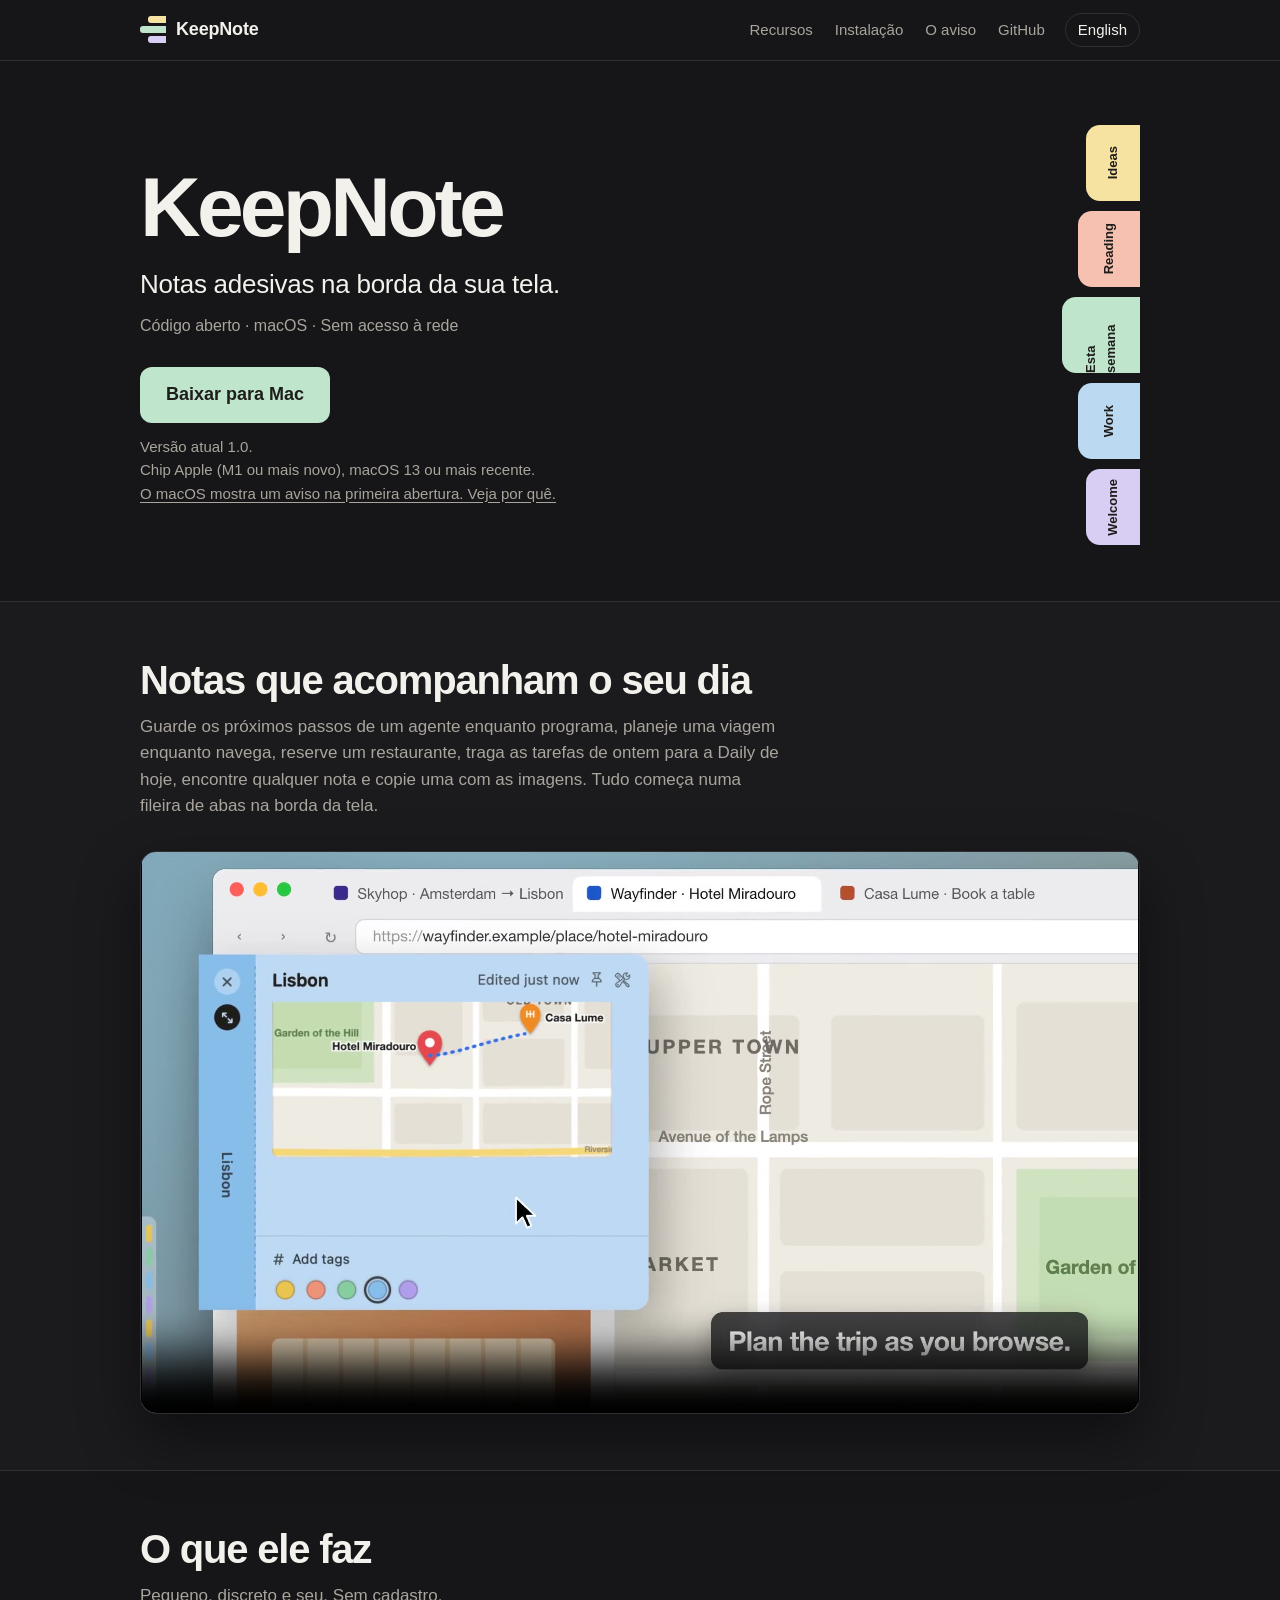
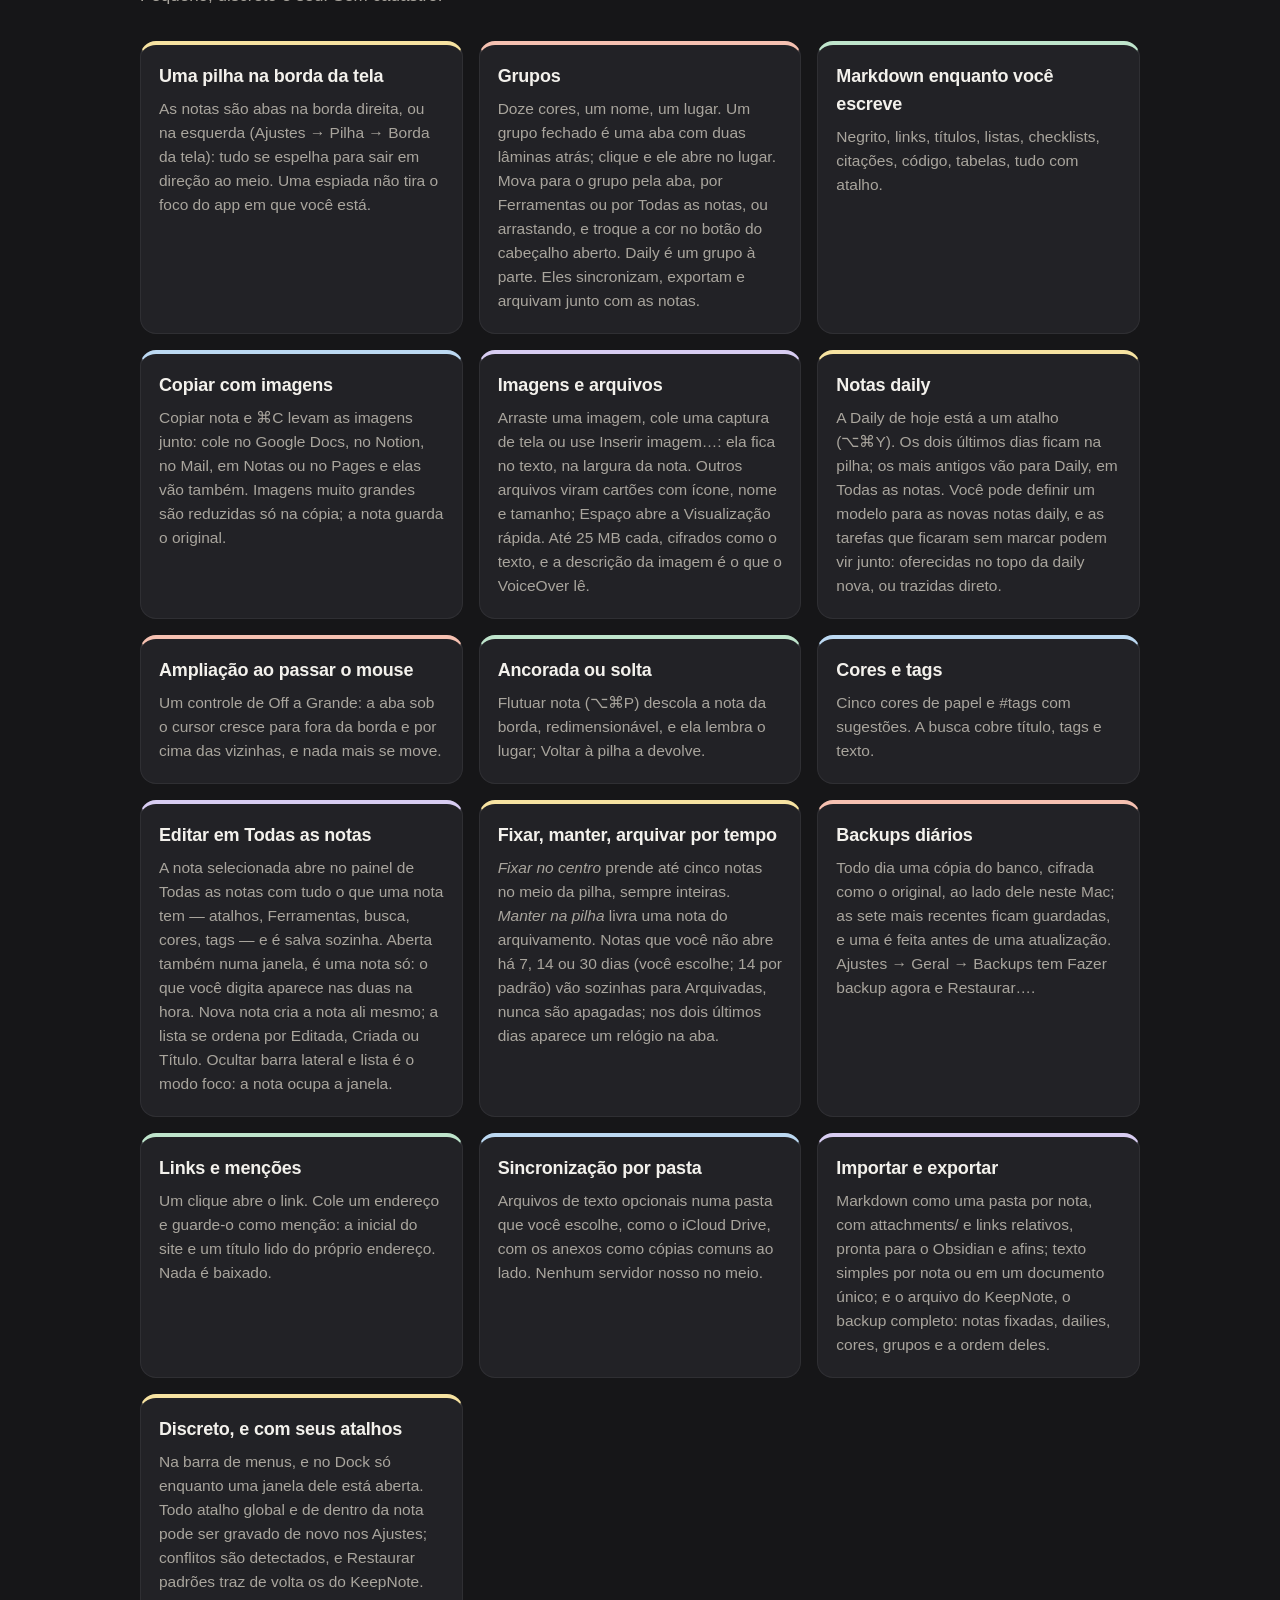
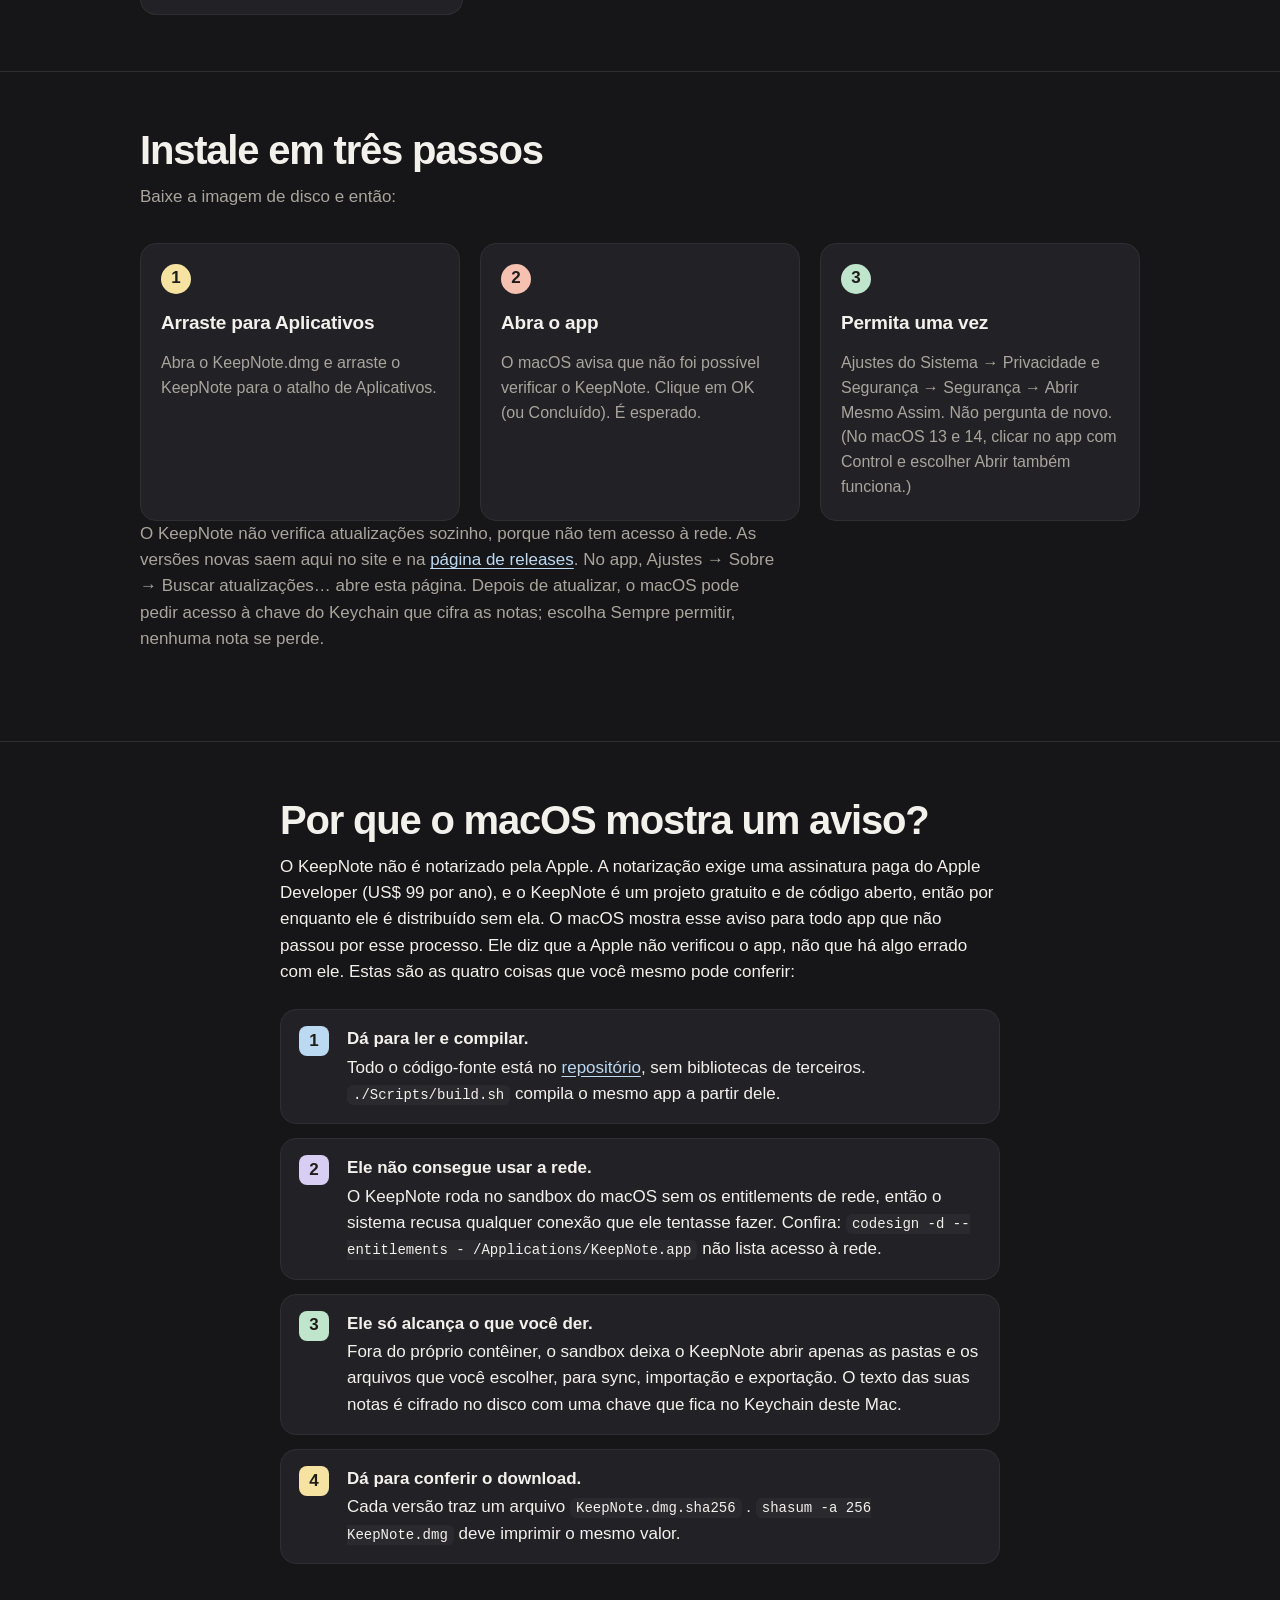
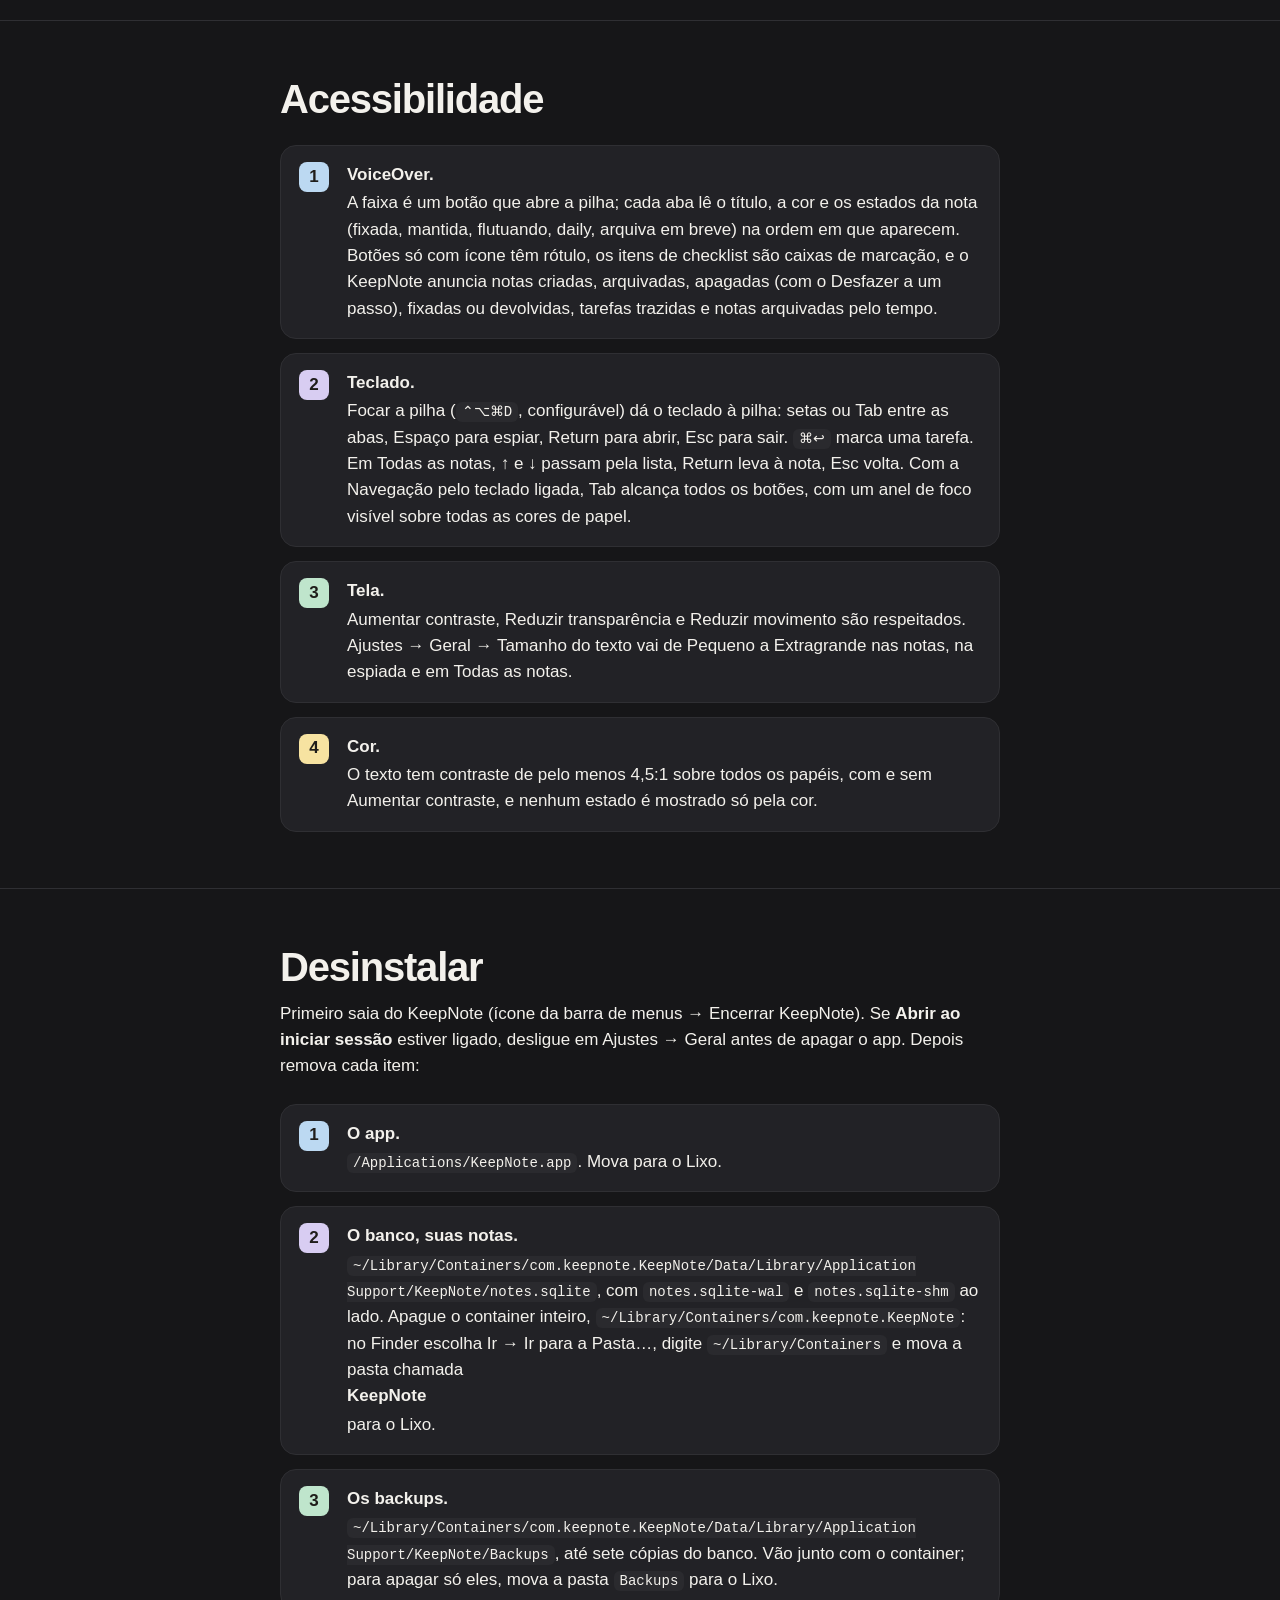
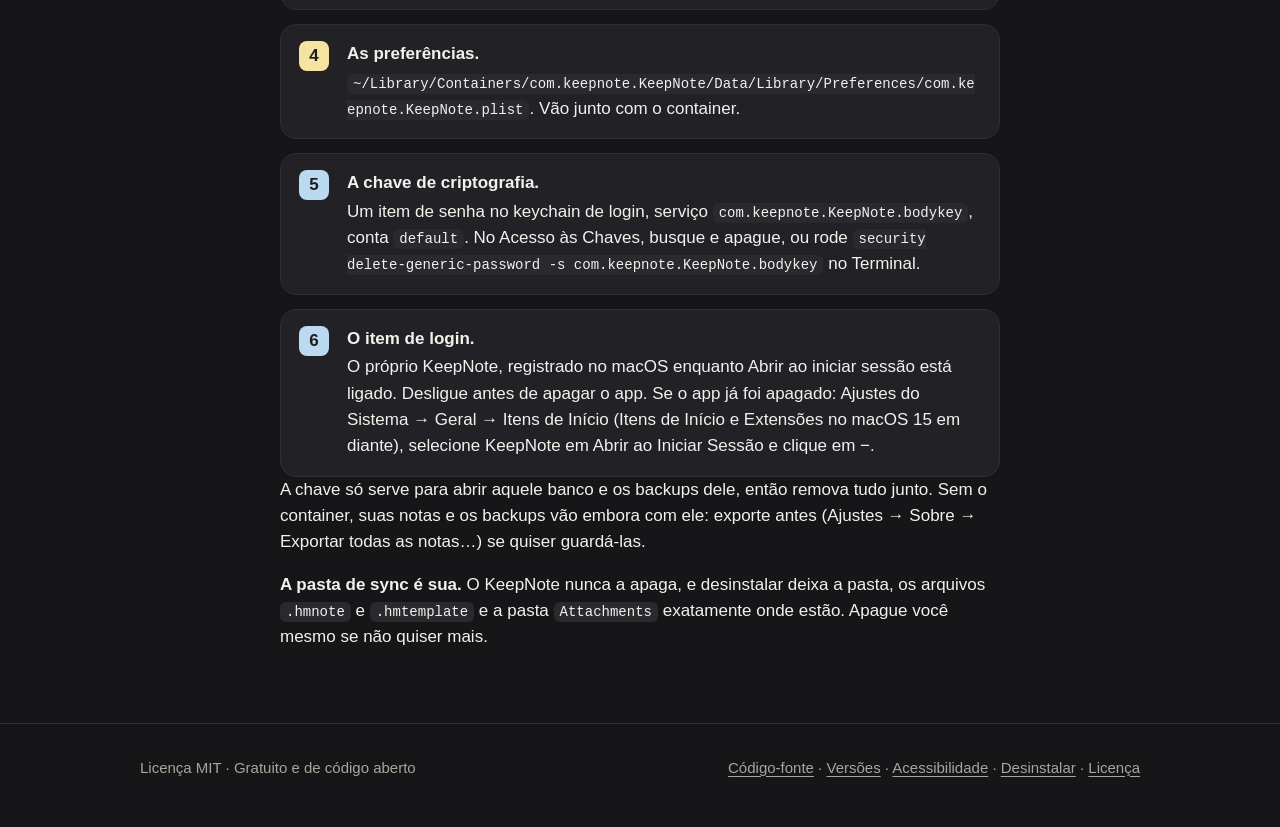
==== commit 8dd34893: "Site: the new demo video (1080p, 30 fps, H.264 CRF 23, AAC 128k, faststart, 6.3 MB), a poster from t" ====
--- a/docs/pt-br/index.html
+++ b/docs/pt-br/index.html
@@ -89,9 +89,9 @@
 
 <section id="see" class="video">
   <div class="wrap">
-    <h2>Uma fileira de abas, uma nota quando você precisa</h2>
-    <p class="sub" id="video-desc">Leve o cursor à borda da tela, direita ou esquerda, como preferir. As abas abrem em leque; toque numa para espiar, clique para escrever.</p>
-    <video class="player" src="../media/keepnote.mp4" poster="../media/keepnote-poster.jpg" width="1280" height="720" muted loop playsinline controls preload="metadata" aria-label="Demonstração do KeepNote: a pilha de abas na borda da tela abrindo em leque, uma espiada numa nota e uma nota aberta para escrever" aria-describedby="video-desc"></video>
+    <h2>Notas que acompanham o seu dia</h2>
+    <p class="sub" id="video-desc">Guarde os próximos passos de um agente enquanto programa, planeje uma viagem enquanto navega, reserve um restaurante, traga as tarefas de ontem para a Daily de hoje, encontre qualquer nota e copie uma com as imagens. Tudo começa numa fileira de abas na borda da tela.</p>
+    <video class="player" src="../media/keepnote.mp4" poster="../media/keepnote-poster.jpg" width="1280" height="720" muted loop playsinline controls preload="metadata" aria-label="Demonstração do KeepNote (em inglês): anotar enquanto programa, planejar uma viagem, reservar um restaurante, a Daily com as tarefas de ontem, a busca de notas e copiar uma nota com as imagens" aria-describedby="video-desc"></video>
   </div>
 </section>
 
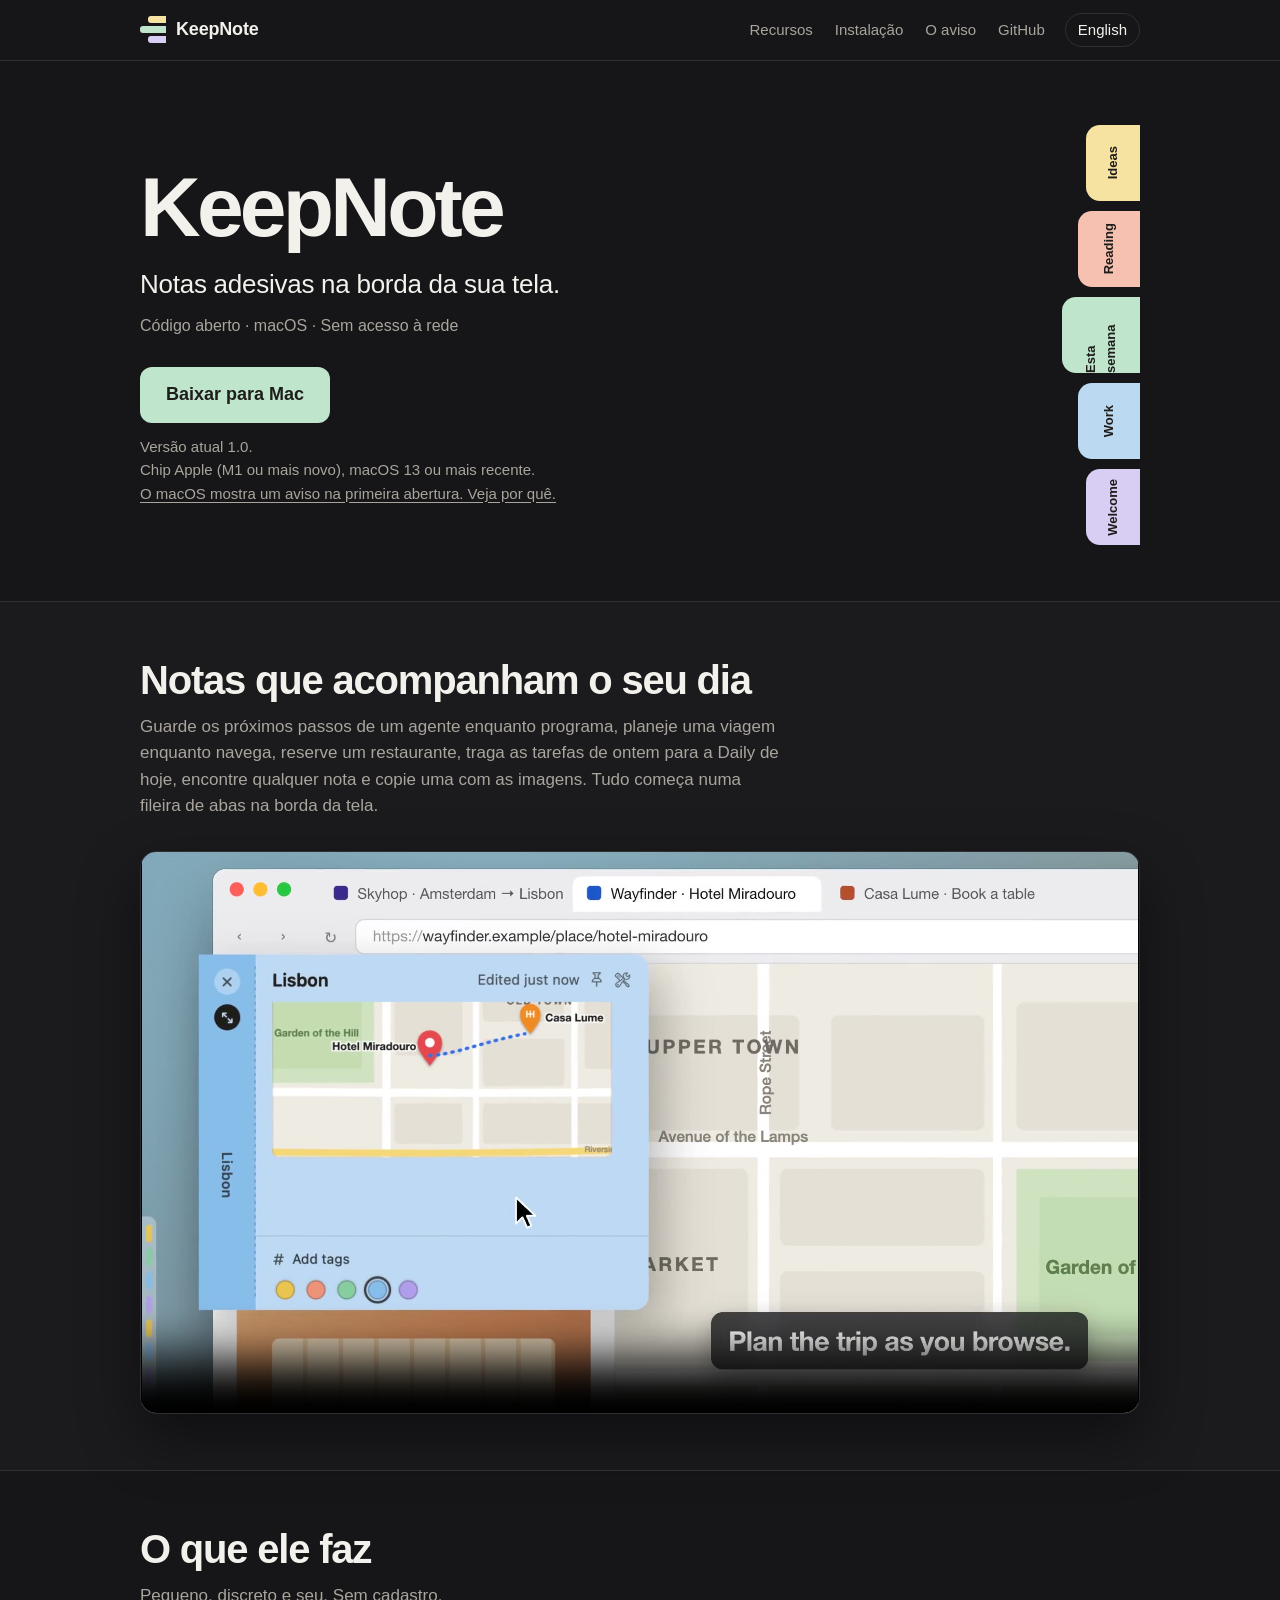
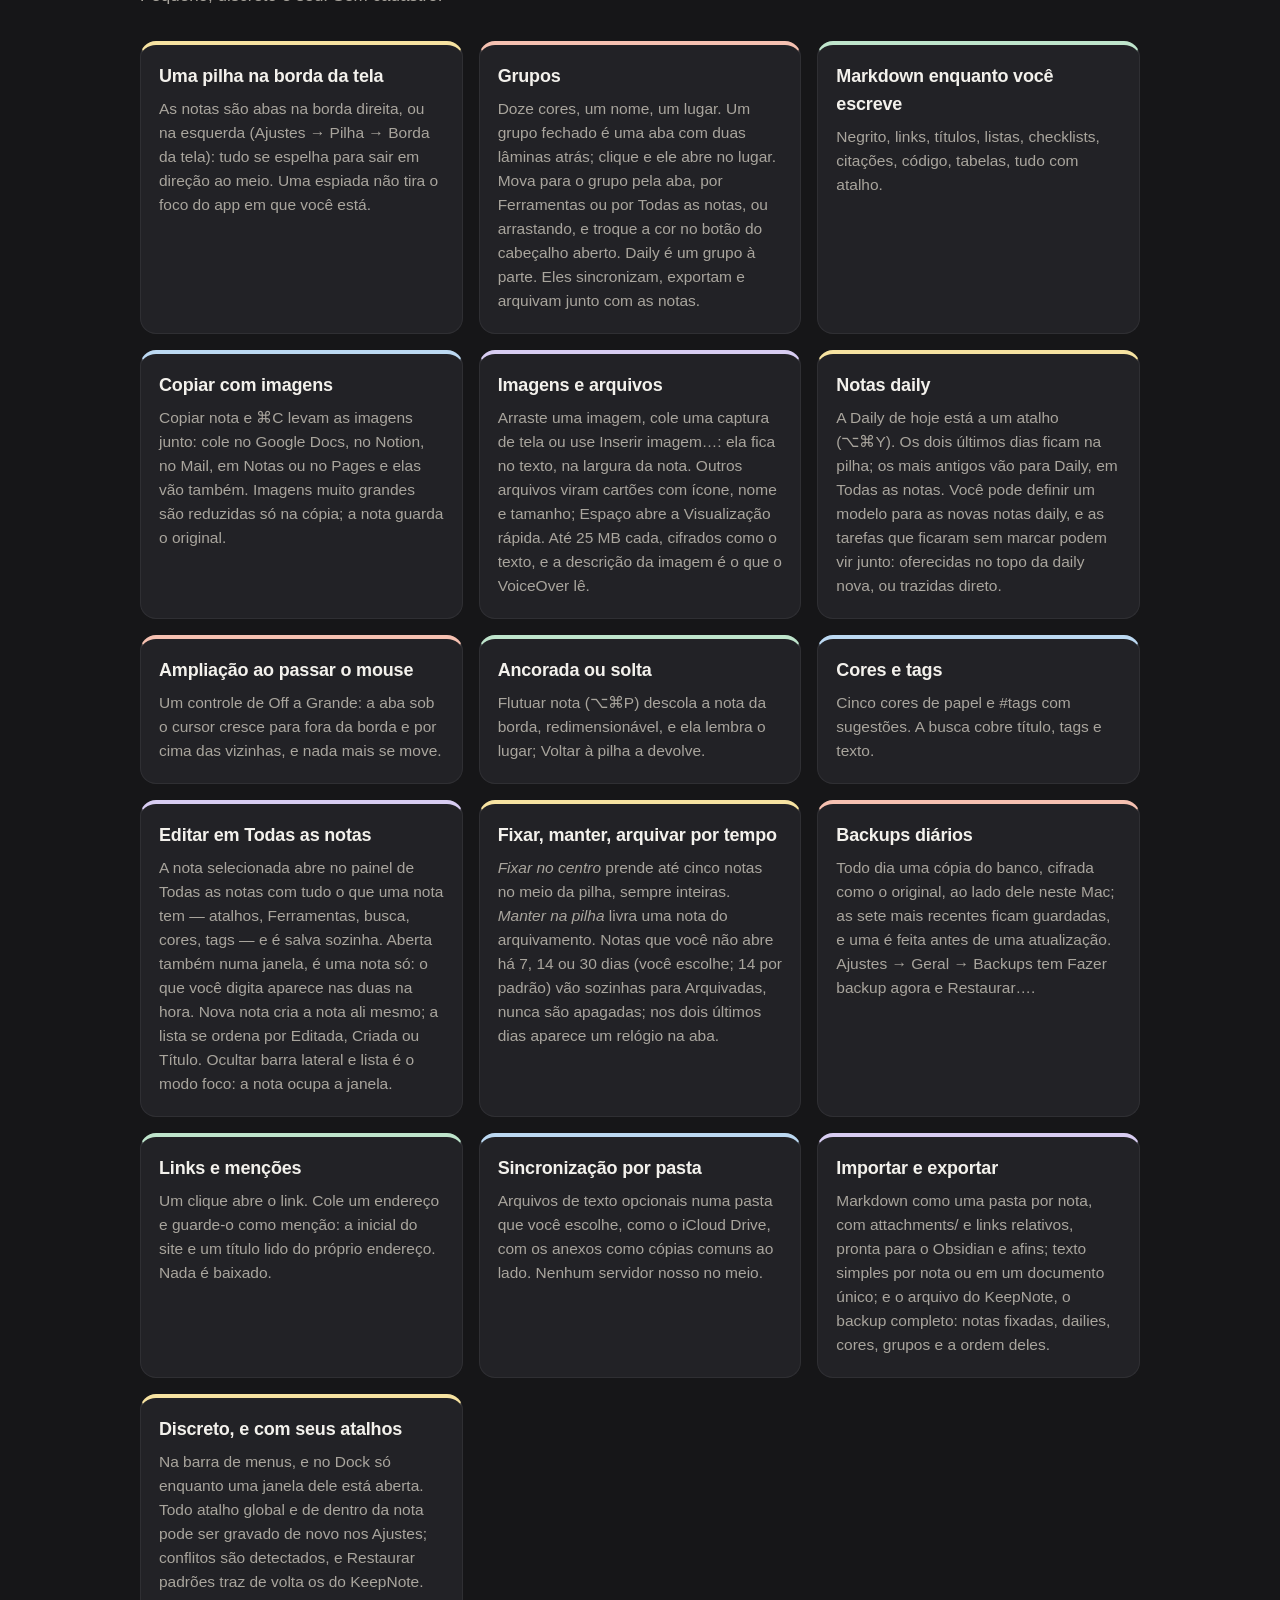
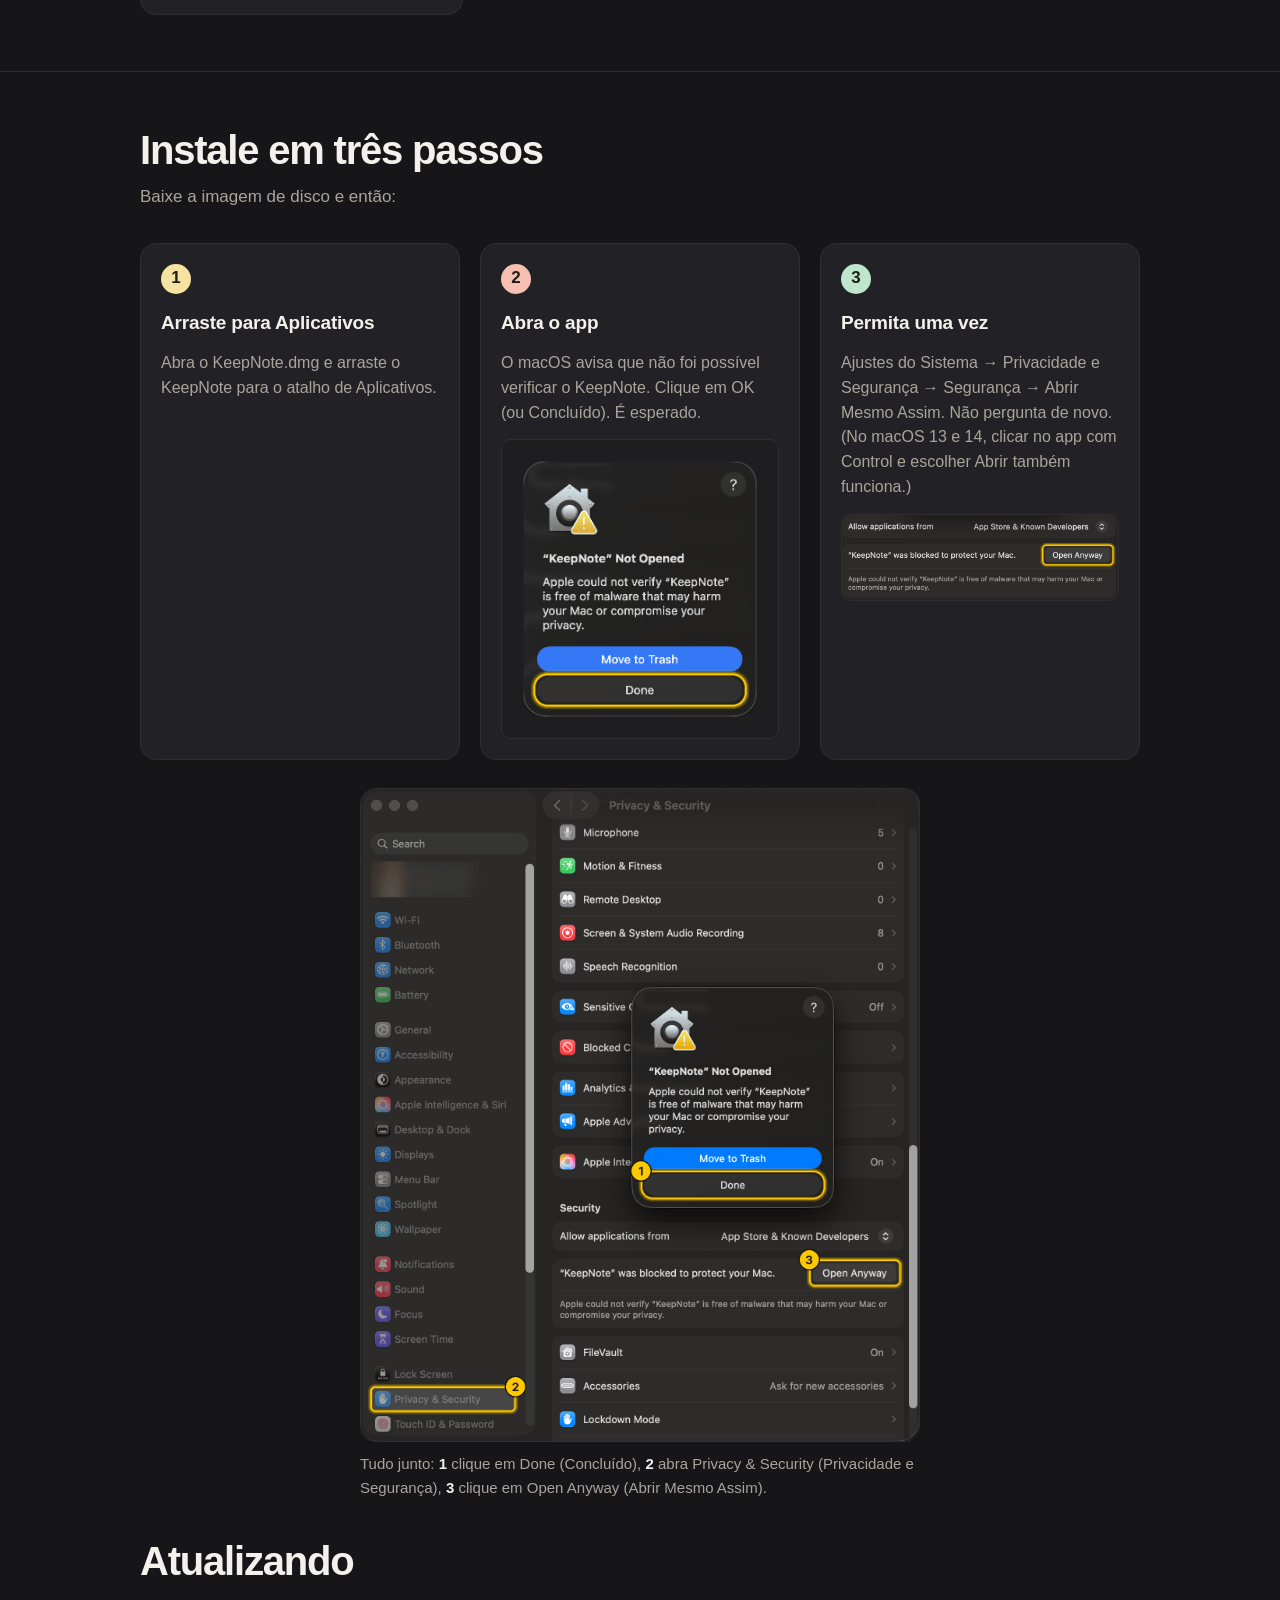
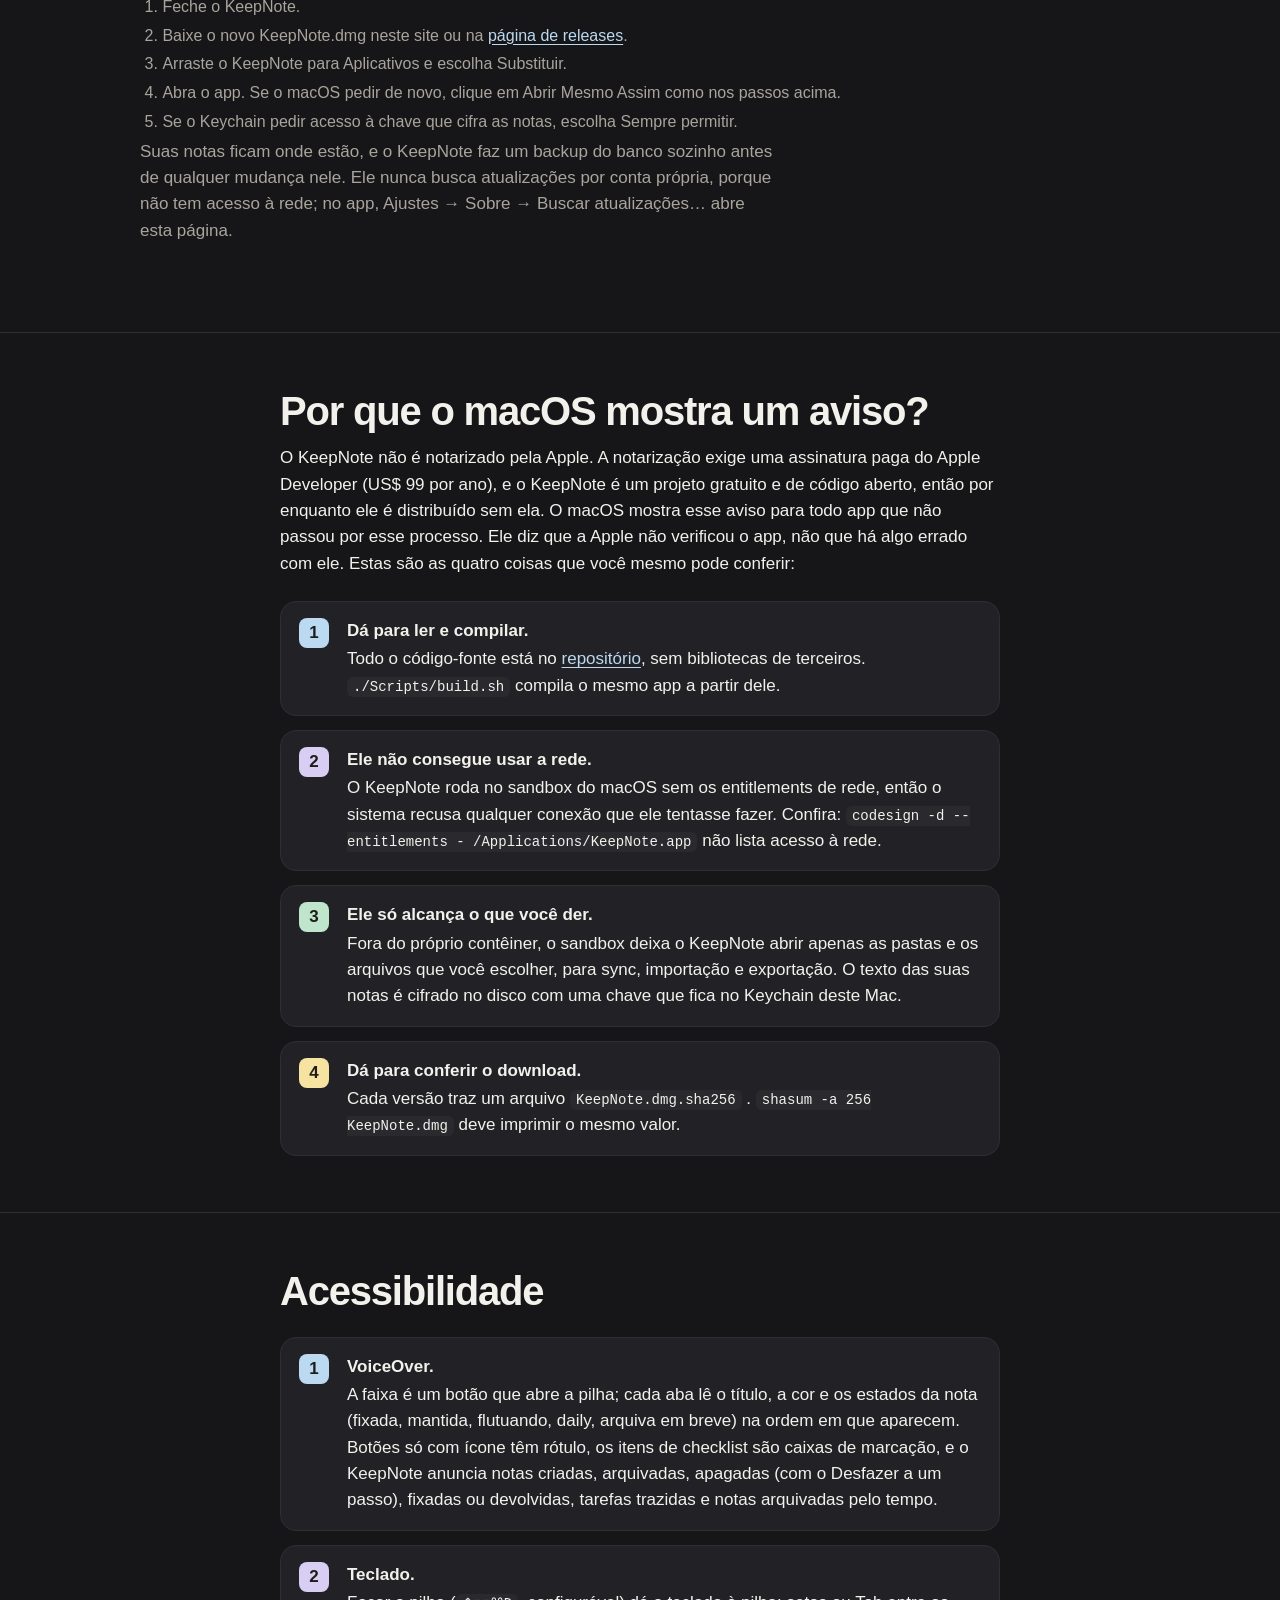
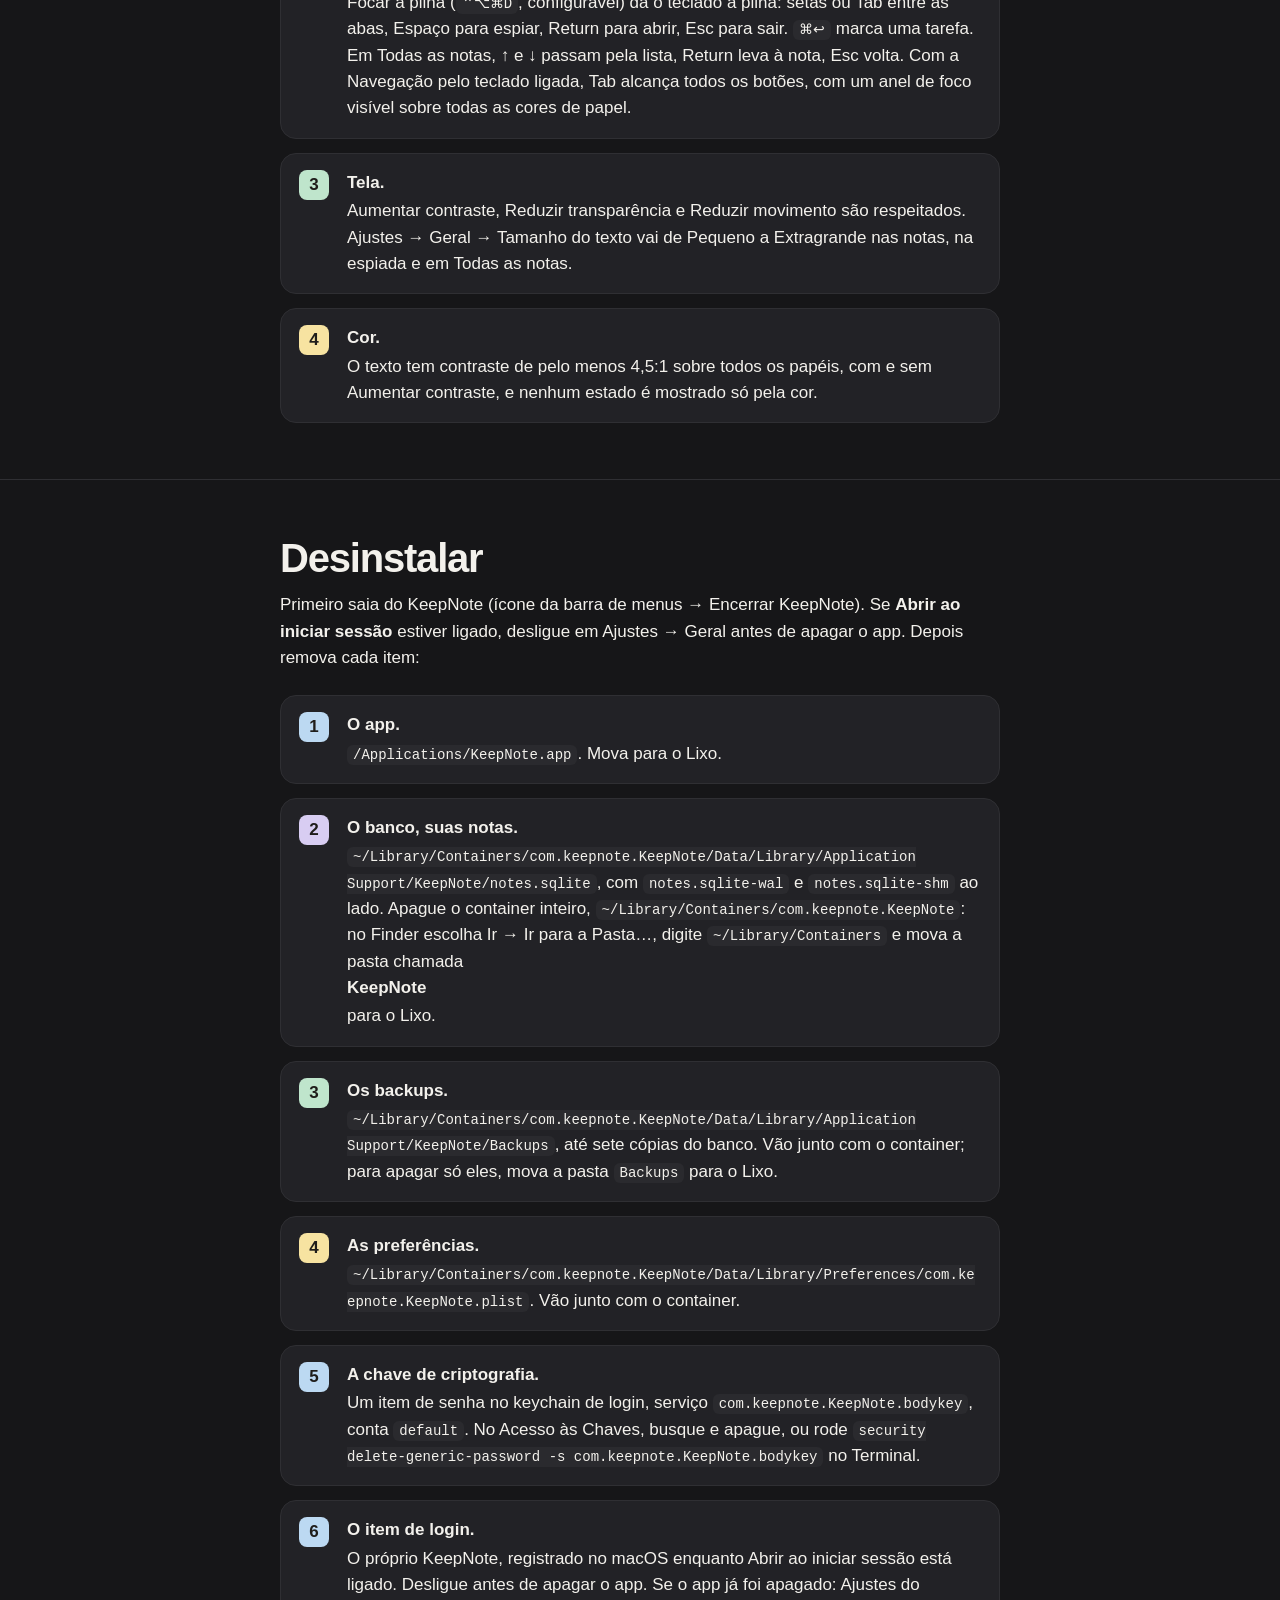
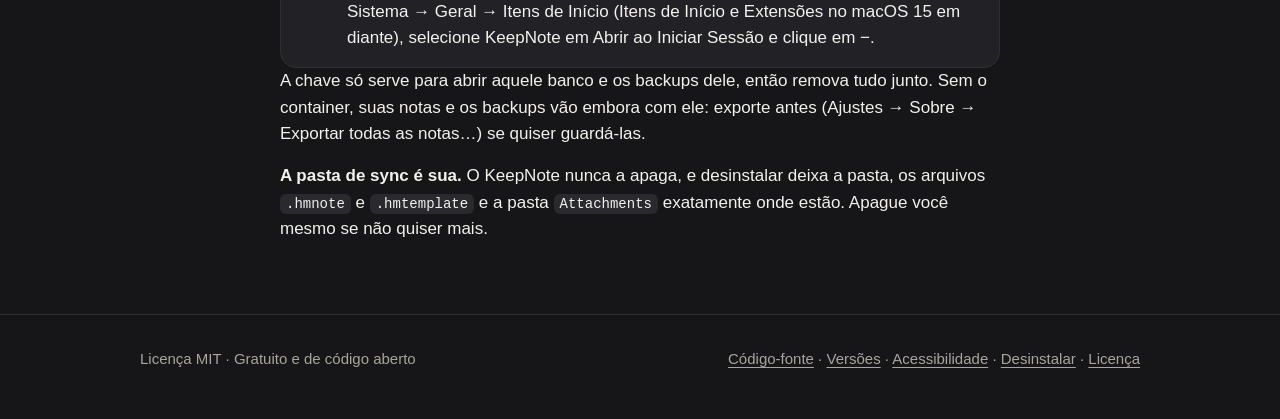
==== commit 1ceb092a: "Docs: an Updating section in both READMEs and both site pages (same text in English and Portuguese);" ====
--- a/docs/pt-br/index.html
+++ b/docs/pt-br/index.html
@@ -132,13 +132,27 @@
       <li>
         <h3>Abra o app</h3>
         <p>O macOS avisa que não foi possível verificar o KeepNote. Clique em OK (ou Concluído). É esperado.</p>
+        <img src="../media/gatekeeper-done.png" width="613" height="661" alt="O aviso do macOS “KeepNote” Not Opened (não aberto), com o botão Done (Concluído) destacado" loading="lazy">
       </li>
       <li>
         <h3>Permita uma vez</h3>
         <p>Ajustes do Sistema → Privacidade e Segurança → Segurança → Abrir Mesmo Assim. Não pergunta de novo. (No macOS 13 e 14, clicar no app com Control e escolher Abrir também funciona.)</p>
+        <img src="../media/gatekeeper-open-anyway.png" width="910" height="282" alt="Privacy &amp; Security (Privacidade e Segurança), seção Security (Segurança), com o botão Open Anyway (Abrir Mesmo Assim) destacado" loading="lazy">
       </li>
     </ol>
-    <p class="sub">O KeepNote não verifica atualizações sozinho, porque não tem acesso à rede. As versões novas saem aqui no site e na <a href="https://github.com/colletpedro/keepnote/releases">página de releases</a>. No app, Ajustes → Sobre → Buscar atualizações… abre esta página. Depois de atualizar, o macOS pode pedir acesso à chave do Keychain que cifra as notas; escolha Sempre permitir, nenhuma nota se perde.</p>
+    <figure class="allow">
+      <img src="../media/gatekeeper-steps.png" width="1432" height="1674" alt="Ajustes do Sistema em inglês, Privacy &amp; Security, com os três cliques numerados: Done, Privacy &amp; Security, Open Anyway" loading="lazy">
+      <figcaption>Tudo junto: <strong>1</strong> clique em Done (Concluído), <strong>2</strong> abra Privacy &amp; Security (Privacidade e Segurança), <strong>3</strong> clique em Open Anyway (Abrir Mesmo Assim).</figcaption>
+    </figure>
+    <h2 id="updating">Atualizando</h2>
+    <ol class="update">
+      <li>Feche o KeepNote.</li>
+      <li>Baixe o novo KeepNote.dmg neste site ou na <a href="https://github.com/colletpedro/keepnote/releases">página de releases</a>.</li>
+      <li>Arraste o KeepNote para Aplicativos e escolha Substituir.</li>
+      <li>Abra o app. Se o macOS pedir de novo, clique em Abrir Mesmo Assim como nos passos acima.</li>
+      <li>Se o Keychain pedir acesso à chave que cifra as notas, escolha Sempre permitir.</li>
+    </ol>
+    <p class="sub">Suas notas ficam onde estão, e o KeepNote faz um backup do banco sozinho antes de qualquer mudança nele. Ele nunca busca atualizações por conta própria, porque não tem acesso à rede; no app, Ajustes → Sobre → Buscar atualizações… abre esta página.</p>
   </div>
 </section>
 
--- a/docs/site.css
+++ b/docs/site.css
@@ -97,6 +97,13 @@
 figcaption strong { color: var(--text); }
 
 /* Steps */
+.steps img { display: block; width: 100%; height: auto; border-radius: 10px; border: 1px solid var(--line); }
+.update { margin: 12px 0 0; padding-left: 1.4em; color: var(--muted); font-size: 16px; }
+.update li { margin: 4px 0; }
+#updating { margin-top: 40px; }
+figure.allow { margin: 28px auto 0; max-width: 560px; }
+figure.allow img { display: block; width: 100%; height: auto; border-radius: var(--radius); border: 1px solid var(--line); }
+
 .steps { display: grid; grid-template-columns: repeat(3, 1fr); gap: 20px; margin: 0; padding: 0; list-style: none; counter-reset: step; }
 .steps li { counter-increment: step; background: var(--bg-raised); border: 1px solid var(--line); border-radius: var(--radius); padding: 20px; display: flex; flex-direction: column; gap: 14px; }
 .steps li::before { content: counter(step); width: 30px; height: 30px; border-radius: 50%; display: grid; place-items: center; background: var(--butter); color: var(--ink); font-weight: 800; }
